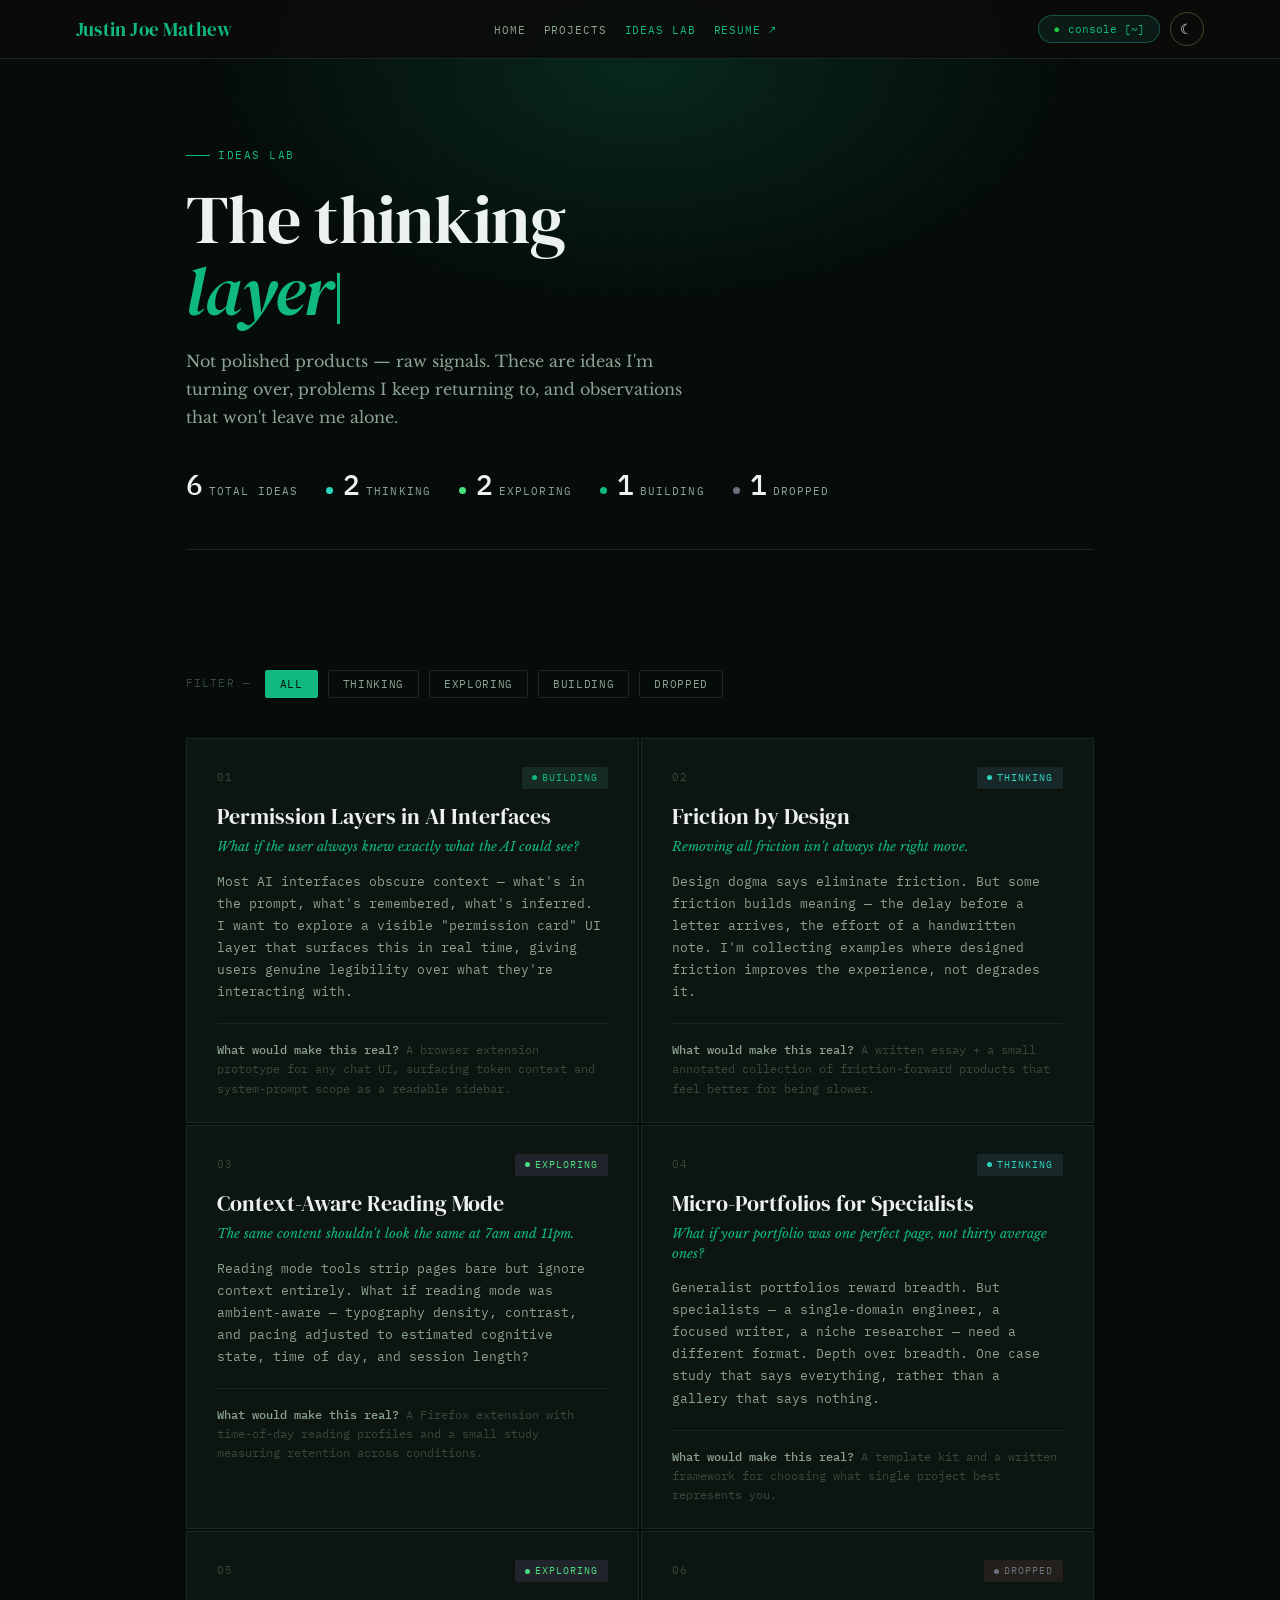
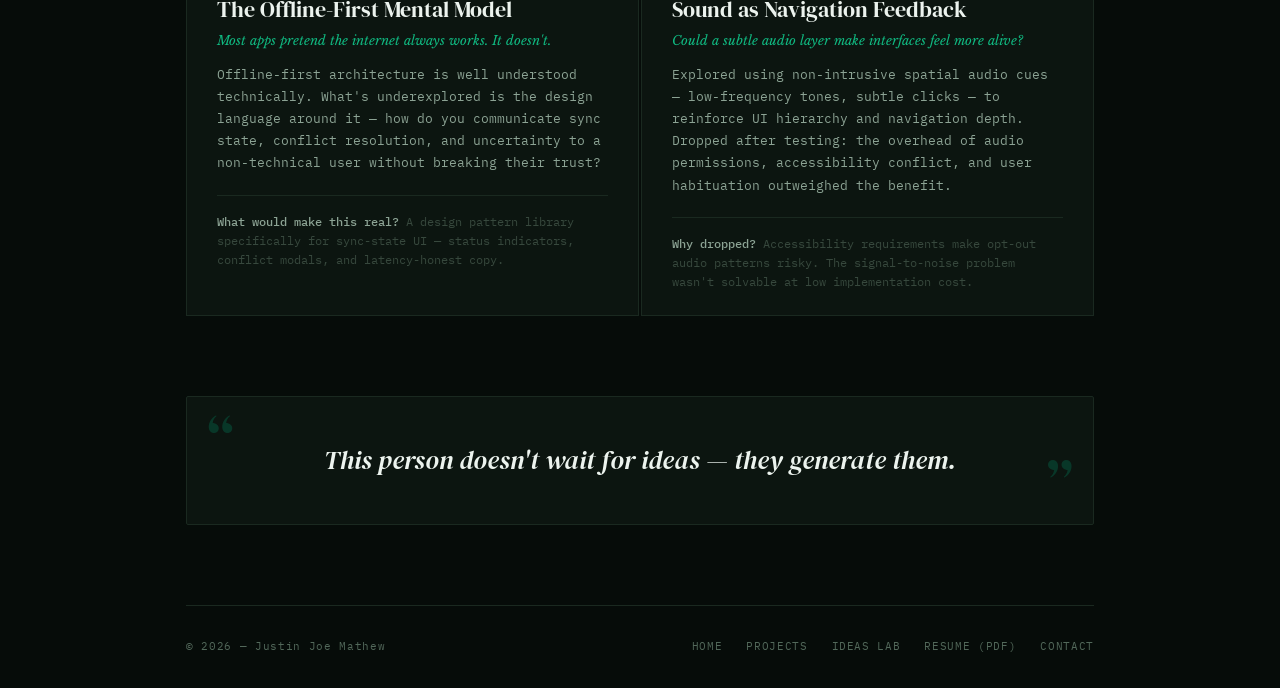
==== ideas-lab.html @ ef62b208 "feat(nav): remove Collaborate section, navbar links, and delete submit.html and submit.css" ====
<!DOCTYPE html>
<html lang="en">
<head>
  <meta charset="UTF-8" />
  <meta name="viewport" content="width=device-width, initial-scale=1.0" />
  <title>Ideas Lab — Justin Mathew</title>
  <link rel="preconnect" href="https://fonts.googleapis.com" />
  <link rel="preconnect" href="https://fonts.gstatic.com" crossorigin />
  <link href="https://fonts.googleapis.com/css2?family=DM+Serif+Display:ital@0;1&family=Libre+Baskerville:ital,wght@0,400;0,700;1,400&family=IBM+Plex+Mono:wght@300;400;500&display=swap" rel="stylesheet" />
  <link rel="stylesheet" href="styles.css" />
  <link rel="stylesheet" href="ideas-lab.css" />
</head>
<body>

<!-- NAV -->
<nav class="site-nav">
  <div class="nav-inner">
    <a class="nav-logo" href="index.html">Justin Joe Mathew</a>
    <ul class="nav-links" id="nav-links">
      <li><a href="index.html">Home</a></li>
      <li><a href="projects.html">Projects</a></li>
      <li><a href="ideas-lab.html" class="active">Ideas Lab</a></li>
      <li><a href="Justin_Mathew_Resume.pdf" target="_blank" style="color:var(--nature);">Resume ↗</a></li>
    </ul>
    <div style="display:flex;align-items:center;gap:10px;">
      <button class="tech-terminal-trigger" onclick="window.location.href='index.html#terminal'" title="Systems Terminal">
        <span style="color:#27c93f;">●</span> console [~]
      </button>
      <button id="theme-btn" onclick="toggleTheme()" title="Toggle theme">☾</button>
      <button class="nav-hamburger" onclick="toggleMobileNav()" aria-label="Toggle navigation">☰</button>
    </div>
  </div>
</nav>

<div class="wrap">

  <!-- HEADER -->
  <header>
    <div class="header-label anim anim-1">Ideas Lab</div>
    <h1 class="anim anim-2">The thinking<br><em>layer</em><span class="cursor"></span></h1>
    <p class="header-desc anim anim-3">
      Not polished products — raw signals. These are ideas I'm turning over, problems I keep returning to, and observations that won't leave me alone.
    </p>

    <div class="counter-bar anim anim-4">
      <div class="counter-item">
        <span class="counter-num" id="cnt-all">6</span>
        <span class="counter-label">Total ideas</span>
      </div>
      <div class="counter-item">
        <span class="counter-dot" style="background:var(--thinking)"></span>
        <span class="counter-num" id="cnt-thinking">2</span>
        <span class="counter-label">Thinking</span>
      </div>
      <div class="counter-item">
        <span class="counter-dot" style="background:var(--exploring)"></span>
        <span class="counter-num" id="cnt-exploring">2</span>
        <span class="counter-label">Exploring</span>
      </div>
      <div class="counter-item">
        <span class="counter-dot" style="background:var(--building)"></span>
        <span class="counter-num" id="cnt-building">1</span>
        <span class="counter-label">Building</span>
      </div>
      <div class="counter-item">
        <span class="counter-dot" style="background:var(--dropped)"></span>
        <span class="counter-num" id="cnt-dropped">1</span>
        <span class="counter-label">Dropped</span>
      </div>
    </div>
  </header>

  <!-- FILTERS -->
  <div class="filter-row anim anim-5">
    <span class="filter-label">Filter —</span>
    <button class="filter-btn active" data-filter="all">All</button>
    <button class="filter-btn" data-filter="thinking">Thinking</button>
    <button class="filter-btn" data-filter="exploring">Exploring</button>
    <button class="filter-btn" data-filter="building">Building</button>
    <button class="filter-btn" data-filter="dropped">Dropped</button>
  </div>

  <!-- IDEAS GRID -->
  <div class="ideas-grid" id="ideas-grid">

    <div class="idea-card anim anim-5" data-status="building">
      <div class="card-top">
        <span class="idea-num">01</span>
        <span class="status-tag status-building">Building</span>
      </div>
      <h2 class="idea-title">Permission Layers in AI Interfaces</h2>
      <p class="idea-hook">What if the user always knew exactly what the AI could see?</p>
      <p class="idea-body">
        Most AI interfaces obscure context — what's in the prompt, what's remembered, what's inferred. I want to explore a visible "permission card" UI layer that surfaces this in real time, giving users genuine legibility over what they're interacting with.
      </p>
      <hr class="idea-divider" />
      <p class="real-line"><strong>What would make this real?</strong> A browser extension prototype for any chat UI, surfacing token context and system-prompt scope as a readable sidebar.</p>
    </div>

    <div class="idea-card anim anim-6" data-status="thinking">
      <div class="card-top">
        <span class="idea-num">02</span>
        <span class="status-tag status-thinking">Thinking</span>
      </div>
      <h2 class="idea-title">Friction by Design</h2>
      <p class="idea-hook">Removing all friction isn't always the right move.</p>
      <p class="idea-body">
        Design dogma says eliminate friction. But some friction builds meaning — the delay before a letter arrives, the effort of a handwritten note. I'm collecting examples where designed friction improves the experience, not degrades it.
      </p>
      <hr class="idea-divider" />
      <p class="real-line"><strong>What would make this real?</strong> A written essay + a small annotated collection of friction-forward products that feel better for being slower.</p>
    </div>

    <div class="idea-card anim anim-6" data-status="exploring">
      <div class="card-top">
        <span class="idea-num">03</span>
        <span class="status-tag status-exploring">Exploring</span>
      </div>
      <h2 class="idea-title">Context-Aware Reading Mode</h2>
      <p class="idea-hook">The same content shouldn't look the same at 7am and 11pm.</p>
      <p class="idea-body">
        Reading mode tools strip pages bare but ignore context entirely. What if reading mode was ambient-aware — typography density, contrast, and pacing adjusted to estimated cognitive state, time of day, and session length?
      </p>
      <hr class="idea-divider" />
      <p class="real-line"><strong>What would make this real?</strong> A Firefox extension with time-of-day reading profiles and a small study measuring retention across conditions.</p>
    </div>

    <div class="idea-card anim anim-7" data-status="thinking">
      <div class="card-top">
        <span class="idea-num">04</span>
        <span class="status-tag status-thinking">Thinking</span>
      </div>
      <h2 class="idea-title">Micro-Portfolios for Specialists</h2>
      <p class="idea-hook">What if your portfolio was one perfect page, not thirty average ones?</p>
      <p class="idea-body">
        Generalist portfolios reward breadth. But specialists — a single-domain engineer, a focused writer, a niche researcher — need a different format. Depth over breadth. One case study that says everything, rather than a gallery that says nothing.
      </p>
      <hr class="idea-divider" />
      <p class="real-line"><strong>What would make this real?</strong> A template kit and a written framework for choosing what single project best represents you.</p>
    </div>

    <div class="idea-card anim anim-7" data-status="exploring">
      <div class="card-top">
        <span class="idea-num">05</span>
        <span class="status-tag status-exploring">Exploring</span>
      </div>
      <h2 class="idea-title">The Offline-First Mental Model</h2>
      <p class="idea-hook">Most apps pretend the internet always works. It doesn't.</p>
      <p class="idea-body">
        Offline-first architecture is well understood technically. What's underexplored is the design language around it — how do you communicate sync state, conflict resolution, and uncertainty to a non-technical user without breaking their trust?
      </p>
      <hr class="idea-divider" />
      <p class="real-line"><strong>What would make this real?</strong> A design pattern library specifically for sync-state UI — status indicators, conflict modals, and latency-honest copy.</p>
    </div>

    <div class="idea-card anim anim-8" data-status="dropped">
      <div class="card-top">
        <span class="idea-num">06</span>
        <span class="status-tag status-dropped">Dropped</span>
      </div>
      <h2 class="idea-title">Sound as Navigation Feedback</h2>
      <p class="idea-hook">Could a subtle audio layer make interfaces feel more alive?</p>
      <p class="idea-body">
        Explored using non-intrusive spatial audio cues — low-frequency tones, subtle clicks — to reinforce UI hierarchy and navigation depth. Dropped after testing: the overhead of audio permissions, accessibility conflict, and user habituation outweighed the benefit.
      </p>
      <hr class="idea-divider" />
      <p class="real-line"><strong>Why dropped?</strong> Accessibility requirements make opt-out audio patterns risky. The signal-to-noise problem wasn't solvable at low implementation cost.</p>
    </div>

  </div>

  <!-- PRINCIPLE -->
  <div class="principle anim anim-8">
    <p>This person doesn't wait for ideas — they generate them.</p>
  </div>

  <!-- FOOTER -->
  <footer class="page-footer">
    <span>© 2026 — Justin Joe Mathew</span>
    <div class="footer-nav">
      <a href="index.html">Home</a>
      <a href="projects.html">Projects</a>
      <a href="ideas-lab.html">Ideas Lab</a>
      <a href="Justin_Mathew_Resume.pdf" target="_blank">Resume (PDF)</a>
      <a href="index.html#contact">Contact</a>
    </div>
  </footer>

</div>

<script>
  // Filter
  const btns  = document.querySelectorAll('.filter-btn');
  const cards = document.querySelectorAll('.idea-card');
  btns.forEach(btn => {
    btn.addEventListener('click', () => {
      btns.forEach(b => b.classList.remove('active'));
      btn.classList.add('active');
      const filter = btn.dataset.filter;
      cards.forEach(card => {
        card.classList.toggle('hidden', filter !== 'all' && card.dataset.status !== filter);
      });
    });
  });

  // Scroll reveal for cards
  const observer = new IntersectionObserver((entries) => {
    entries.forEach(e => {
      if (e.isIntersecting) {
        e.target.style.opacity = '1';
        e.target.style.transform = 'translateY(0)';
        observer.unobserve(e.target);
      }
    });
  }, { threshold: 0.1 });

  document.querySelectorAll('.idea-card').forEach((card, i) => {
    card.style.opacity = '0';
    card.style.transform = 'translateY(18px)';
    card.style.transition = `opacity 0.45s ease ${i * 0.07}s, transform 0.45s ease ${i * 0.07}s, border-color 0.25s`;
    observer.observe(card);
  });

  // Theme
  function toggleTheme() {
    const light = document.body.classList.toggle('light');
    document.getElementById('theme-btn').textContent = light ? '☀' : '☾';
    localStorage.setItem('theme', light ? 'light' : 'dark');
  }
  function toggleMobileNav() {
    const links = document.getElementById('nav-links');
    if (links) links.classList.toggle('open');
  }
  (function () {
    if (localStorage.getItem('theme') === 'light') {
      document.body.classList.add('light');
      const b = document.getElementById('theme-btn');
      if (b) b.textContent = '☀';
    }
  })();
</script>
</body>
</html>
---- styles.css ----
/* ═══════════════════════════════════════════════════════════════
   JUSTIN MATHEW — SHARED DESIGN SYSTEM  v2.0
   Premium Warm Gold palette · Dark-first · .light class for light
   Fonts: DM Serif Display · Libre Baskerville · IBM Plex Mono
   Google Fonts link (add to every <head>):
   https://fonts.googleapis.com/css2?family=DM+Serif+Display:ital@0;1
   &family=Libre+Baskerville:ital,wght@0,400;0,700;1,400
   &family=IBM+Plex+Mono:wght@300;400;500&display=swap
═══════════════════════════════════════════════════════════════ */

/* ──────────────────────────────────────────────────────────────
   DESIGN TOKENS — DARK MODE (Pure Primeval Nature & Pine)
────────────────────────────────────────────────────────────── */
:root {
  /* Backgrounds: Deep Primeval Pine & Moss Forest */
  --bg:          #060c09;
  --surface:     #0c1510;
  --surface-2:   #121d16;

  /* Borders: Alpine Spruce & Lichen Slate */
  --border:      #1a2920;
  --border-2:    #142119;

  /* Text: Clean Mist & Mountain Pine */
  --text:        #ecf3ee;
  --sub:         #8ca394;
  --faint:       #52685a;
  --muted:       #37483d;

  /* Pure Nature Palette: Deep Pine, Emerald & Alpine Glacier */
  --nature:      #10b981;              /* Primary Accent: Emerald Forest */
  --nature-hi:   #34d399;              /* Hover Accent: Fresh Spring Sprout */
  --nature-dim:  #047857;              /* Deep Pine */
  --nature-glow: rgba(16, 185, 129, 0.16);
  --glacier:     #2dd4bf;              /* Mountain Glacier Teal */
  --sprout:      #4ade80;              /* Morning Sprout */

  /* Aliases pointing to pure Nature tokens */
  --gold:        var(--nature);
  --gold-hi:     var(--nature-hi);
  --gold-dim:    var(--nature-dim);
  --gold-glow:   var(--nature-glow);

  /* Status colours (Pure Botanical) */
  --thinking:    #2dd4bf;
  --exploring:   #4ade80;
  --building:    #10b981;
  --dropped:     #6b7280;

  /* Fonts */
  --font-display: 'DM Serif Display', Georgia, serif;
  --font-serif:   'Libre Baskerville', Georgia, serif;
  --font-mono:    'IBM Plex Mono', monospace;

  /* Layout */
  --section-gap: 120px;
  --radius:       2px;
  --nav-h:        58px;
  --max-w:        980px;
  --pad-x:        36px;
}

/* ──────────────────────────────────────────────────────────────
   DESIGN TOKENS — LIGHT MODE (Morning Alpine Birch & Dew)
────────────────────────────────────────────────────────────── */
body.light {
  --bg:          #f2f6f3;
  --surface:     #e4ece6;
  --surface-2:   #d8e4db;
  --border:      #c0d3c5;
  --border-2:    #b2c7b8;
  --text:        #08170e;
  --sub:         #233a2c;
  --faint:       #4c6655;
  --muted:       #7c9684;
  --nature:      #059669;              /* Deep Vivid Forest Emerald */
  --nature-hi:   #047857;              /* Lush Forest Evergreen */
  --nature-dim:  #064e3b;              /* Deep Ancient Pine */
  --nature-glow: rgba(5, 150, 105, 0.12);
  --glacier:     #0d9488;
  --sprout:      #16a34a;
  --gold:        #059669;
  --gold-hi:     #047857;
  --gold-dim:    #064e3b;
  --gold-glow:   rgba(5, 150, 105, 0.12);
}

/* ──────────────────────────────────────────────────────────────
   RESET
────────────────────────────────────────────────────────────── */
*, *::before, *::after { box-sizing: border-box; margin: 0; padding: 0; }
html                   { scroll-behavior: smooth; overflow-x: hidden; }
img                    { max-width: 100%; height: auto; }

/* ──────────────────────────────────────────────────────────────
   BASE BODY
────────────────────────────────────────────────────────────── */
body {
  background:  var(--bg);
  color:       var(--text);
  font-family: var(--font-mono);
  font-size:   14px;
  line-height: 1.6;
  min-height:  100vh;
  overflow-x:  hidden;
  transition:  background 0.35s, color 0.35s;
}

a { color: inherit; text-decoration: none; }

/* ── Dot-grid global background ── */
body::before {
  content: '';
  position: fixed;
  inset: 0;
  background-image: radial-gradient(circle, #272520 1.2px, transparent 1.2px);
  background-size: 28px 28px;
  opacity: 0.32;
  pointer-events: none;
  z-index: 0;
}

body.light::before {
  background-image: radial-gradient(circle, #c8c2b5 1px, transparent 1px);
  opacity: 0.38;
}

/* ── Ambient gold glow at top ── */
body::after {
  content: '';
  position: fixed;
  top: -20vh;
  left: 50%;
  transform: translateX(-50%);
  width: 70vw;
  height: 55vh;
  background: radial-gradient(ellipse at center, var(--gold-glow) 0%, transparent 70%);
  pointer-events: none;
  z-index: 0;
}

/* ──────────────────────────────────────────────────────────────
   LAYOUT HELPERS
────────────────────────────────────────────────────────────── */
.wrap {
  position: relative;
  z-index: 1;
  max-width: var(--max-w);
  margin: 0 auto;
  padding: 0 var(--pad-x);
}

section { padding: var(--section-gap) 0; }

/* ──────────────────────────────────────────────────────────────
   NAVIGATION
────────────────────────────────────────────────────────────── */
nav.site-nav,
body > nav {
  position: fixed;
  top: 0; left: 0; right: 0;
  z-index: 200;
  border-bottom: 1px solid var(--border);
  background: rgba(12, 12, 10, 0.88);
  backdrop-filter: blur(16px);
  -webkit-backdrop-filter: blur(16px);
  transition: background 0.35s, border-color 0.35s;
}

body.light nav.site-nav,
body.light body > nav {
  background: rgba(244, 241, 234, 0.95);
  border-bottom: 1px solid var(--border);
}

.nav-inner {
  max-width: 1200px;
  margin: 0 auto;
  padding: 0 var(--pad-x);
  height: var(--nav-h);
  display: flex;
  align-items: center;
  justify-content: space-between;
  gap: 12px;
  flex-wrap: nowrap;
}

.nav-logo {
  font-family: var(--font-display);
  font-size: 19px;
  color: var(--gold);
  letter-spacing: 0.01em;
  flex-shrink: 0;
  transition: color 0.2s;
  white-space: nowrap;
}

.nav-logo:hover { color: var(--gold-hi); }

.nav-links {
  display: flex;
  gap: 18px;
  list-style: none;
  align-items: center;
  flex-wrap: nowrap;
  white-space: nowrap;
}

.nav-links li {
  white-space: nowrap;
}

.nav-links a {
  color: var(--sub);
  font-family: var(--font-mono);
  font-size: 11px;
  letter-spacing: 0.08em;
  text-transform: uppercase;
  transition: color 0.2s;
  white-space: nowrap;
  display: inline-block;
}

.nav-links a:hover,
.nav-links a.active { color: var(--gold); }

/* Theme toggle button */
#theme-btn {
  background: none;
  border: 1px solid rgba(201, 168, 108, 0.35);
  color: var(--text);
  font-size: 14px;
  width: 34px;
  height: 34px;
  cursor: pointer;
  border-radius: 50%;
  display: flex;
  align-items: center;
  justify-content: center;
  flex-shrink: 0;
  transition: border-color 0.25s, transform 0.25s, color 0.25s;
}

#theme-btn:hover {
  border-color: var(--gold);
  color: var(--gold);
  transform: rotate(20deg);
}

/* ──────────────────────────────────────────────────────────────
   BUTTONS
────────────────────────────────────────────────────────────── */
.btn {
  display: inline-flex;
  align-items: center;
  gap: 8px;
  padding: 12px 26px;
  font-family: var(--font-mono);
  font-size: 11px;
  letter-spacing: 0.1em;
  text-transform: uppercase;
  cursor: pointer;
  border: none;
  border-radius: var(--radius);
  transition: all 0.22s;
}

.btn svg { width: 14px; height: 14px; flex-shrink: 0; }

/* Filled primary (Nature Emerald) */
.btn-primary {
  background: var(--nature);
  color: #04140a;
  font-weight: 600;
}

body.light .btn-primary {
  background: var(--nature);
  color: #ffffff;
  font-weight: 600;
}

.btn-primary:hover {
  background: var(--nature-hi);
  transform: translateY(-2px);
  box-shadow: 0 6px 22px rgba(16, 185, 129, 0.35);
}

body.light .btn-primary:hover {
  background: var(--nature-hi);
  box-shadow: 0 6px 22px rgba(5, 150, 105, 0.28);
}

/* Ghost with border */
.btn-ghost {
  background: transparent;
  border: 1px solid var(--border);
  color: var(--sub);
}

.btn-ghost:hover {
  border-color: var(--nature);
  color: var(--nature);
}

body.light .btn-ghost {
  border-color: var(--border);
  color: var(--sub);
}

body.light .btn-ghost:hover {
  border-color: var(--nature);
  color: var(--nature);
}

/* Outlined nature */
.btn-outline {
  background: transparent;
  border: 1px solid var(--nature);
  color: var(--nature);
}

.btn-outline:hover {
  background: var(--nature);
  color: #04140a;
}

body.light .btn-outline:hover {
  color: #ffffff;
}

/* Terminal button */
.btn-terminal {
  background: rgba(16, 185, 129, 0.08);
  border: 1px solid rgba(16, 185, 129, 0.35);
  color: var(--nature);
}

body.light .btn-terminal {
  background: rgba(5, 150, 105, 0.08);
  border: 1px solid rgba(5, 150, 105, 0.35);
  color: var(--nature);
}

.btn-terminal:hover {
  background: rgba(16, 185, 129, 0.16);
  border-color: var(--nature-hi);
  color: var(--nature-hi);
}

body.light .btn-terminal:hover {
  background: rgba(5, 150, 105, 0.16);
  border-color: var(--nature-hi);
  color: var(--nature-hi);
}

.terminal-dot {
  display: inline-block;
  width: 7px;
  height: 7px;
  border-radius: 50%;
  background: var(--nature);
  margin-right: 6px;
  animation: pulse 2s infinite;
}

/* ──────────────────────────────────────────────────────────────
   TYPOGRAPHY UTILITIES
────────────────────────────────────────────────────────────── */
.section-label {
  display: inline-flex;
  align-items: center;
  gap: 10px;
  font-size: 11px;
  letter-spacing: 0.14em;
  text-transform: uppercase;
  color: var(--gold);
  margin-bottom: 16px;
}

.section-label::before {
  content: '';
  display: block;
  width: 20px;
  height: 1px;
  background: var(--gold);
}

.section-title {
  font-family: var(--font-display);
  font-size: clamp(34px, 5vw, 58px);
  font-weight: 400;
  line-height: 1.06;
  letter-spacing: -0.01em;
  color: var(--text);
  margin-bottom: 14px;
}

.section-title em {
  font-style: italic;
  color: var(--gold);
}

.section-subtitle {
  font-family: var(--font-serif);
  font-size: 15px;
  line-height: 1.8;
  color: var(--sub);
  max-width: 520px;
}

/* Blinking cursor */
.cursor {
  display: inline-block;
  width: 3px;
  height: 0.75em;
  background: var(--gold);
  vertical-align: middle;
  margin-left: 4px;
  animation: blink 1.1s step-end infinite;
}

/* ──────────────────────────────────────────────────────────────
   STATUS PILLS (Ideas Lab / Portfolio)
────────────────────────────────────────────────────────────── */
.status-tag {
  display: inline-flex;
  align-items: center;
  gap: 5px;
  padding: 3px 10px;
  border-radius: var(--radius);
  font-size: 10px;
  font-family: var(--font-mono);
  letter-spacing: 0.1em;
  text-transform: uppercase;
  flex-shrink: 0;
}

.status-tag::before {
  content: '';
  width: 5px;
  height: 5px;
  border-radius: 50%;
  background: currentColor;
}

.status-thinking  { background: rgba(110, 173, 212, 0.12); color: var(--thinking); }
.status-exploring { background: rgba(184, 150, 232, 0.12); color: var(--exploring); }
.status-building  { background: rgba(95, 212, 160, 0.12);  color: var(--building); }
.status-dropped   { background: rgba(196, 116, 116, 0.12); color: var(--dropped); }

/* ──────────────────────────────────────────────────────────────
   FORM ELEMENTS
────────────────────────────────────────────────────────────── */
label {
  font-size: 10px;
  letter-spacing: 0.12em;
  text-transform: uppercase;
  color: var(--faint);
}

input, textarea, select {
  background: var(--surface);
  border: 1px solid var(--border);
  color: var(--text);
  font-family: var(--font-mono);
  font-size: 13px;
  padding: 12px 14px;
  width: 100%;
  outline: none;
  border-radius: var(--radius);
  transition: border-color 0.22s, box-shadow 0.22s;
  appearance: none;
  -webkit-appearance: none;
  caret-color: var(--gold);
}

input::placeholder,
textarea::placeholder { color: var(--muted); }

input:focus,
textarea:focus,
select:focus {
  border-color: var(--gold);
  box-shadow: 0 0 0 3px var(--gold-glow);
}

textarea { resize: vertical; min-height: 120px; }

select {
  cursor: pointer;
  background-image: url("data:image/svg+xml,%3Csvg xmlns='http://www.w3.org/2000/svg' width='10' height='6'%3E%3Cpath d='M0 0l5 6 5-6z' fill='%238c8983'/%3E%3C/svg%3E");
  background-repeat: no-repeat;
  background-position: right 14px center;
  padding-right: 36px;
}

/* ──────────────────────────────────────────────────────────────
   KEYFRAMES
────────────────────────────────────────────────────────────── */
@keyframes fadeUp {
  from { opacity: 0; transform: translateY(20px); }
  to   { opacity: 1; transform: translateY(0); }
}

@keyframes pulse {
  0%, 100% { opacity: 1;   transform: scale(1); }
  50%       { opacity: 0.5; transform: scale(0.7); }
}

@keyframes blink {
  50% { opacity: 0; }
}

@keyframes scrollDrop {
  0%, 100% { opacity: 0.3; }
  50%       { opacity: 1; }
}

@keyframes sweepLine {
  0%,100% { width: 52px; opacity: 0.5; }
  50%     { width: 72px; opacity: 1; }
}

/* ── Staggered hero entry ── */
.anim { opacity: 0; animation: fadeUp 0.5s ease forwards; }
.anim-1 { animation-delay: 0.05s; }
.anim-2 { animation-delay: 0.12s; }
.anim-3 { animation-delay: 0.19s; }
.anim-4 { animation-delay: 0.26s; }
.anim-5 { animation-delay: 0.33s; }
.anim-6 { animation-delay: 0.40s; }
.anim-7 { animation-delay: 0.47s; }
.anim-8 { animation-delay: 0.54s; }

/* ── Scroll-triggered reveal ── */
.reveal {
  opacity: 0;
  transform: translateY(22px);
  transition: opacity 0.55s ease, transform 0.55s ease;
}

.reveal.visible      { opacity: 1; transform: translateY(0); }
.reveal-d1           { transition-delay: 0.05s; }
.reveal-d2           { transition-delay: 0.12s; }
.reveal-d3           { transition-delay: 0.19s; }
.reveal-d4           { transition-delay: 0.26s; }
.reveal-d5           { transition-delay: 0.33s; }

/* ──────────────────────────────────────────────────────────────
   SITE FOOTER
────────────────────────────────────────────────────────────── */
.site-footer {
  border-top: 1px solid var(--border);
  padding: 32px 0;
  position: relative;
  z-index: 1;
  background: var(--bg);
  transition: background 0.35s;
}

.footer-inner {
  max-width: var(--max-w);
  margin: 0 auto;
  padding: 0 var(--pad-x);
  display: flex;
  align-items: center;
  justify-content: space-between;
  flex-wrap: wrap;
  gap: 16px;
}

.footer-left {
  display: flex;
  align-items: center;
  gap: 18px;
}

.footer-logo {
  font-family: var(--font-display);
  font-size: 17px;
  color: var(--gold);
}

.footer-copy {
  font-size: 11px;
  color: var(--faint);
  letter-spacing: 0.04em;
}

.footer-nav {
  display: flex;
  gap: 22px;
}

.footer-nav a {
  font-size: 11px;
  color: var(--faint);
  letter-spacing: 0.06em;
  text-transform: uppercase;
  transition: color 0.2s;
}

.footer-nav a:hover { color: var(--gold); }

.back-top {
  font-size: 11px;
  color: var(--faint);
  letter-spacing: 0.08em;
  text-transform: uppercase;
  transition: color 0.2s;
  display: flex;
  align-items: center;
  gap: 6px;
}

.back-top:hover { color: var(--gold); }

/* ──────────────────────────────────────────────────────────────
   SCROLLBAR
────────────────────────────────────────────────────────────── */
::-webkit-scrollbar        { width: 3px; }
::-webkit-scrollbar-track  { background: var(--bg); }
::-webkit-scrollbar-thumb  { background: var(--gold-dim); }
::-webkit-scrollbar-thumb:hover { background: var(--gold); }

/* ──────────────────────────────────────────────────────────────
   RESPONSIVE GLOBALS & MOBILE NAV
────────────────────────────────────────────────────────────── */
.nav-hamburger {
  display: none;
  background: none;
  border: 1px solid var(--border);
  color: var(--text);
  padding: 6px 10px;
  font-size: 16px;
  cursor: pointer;
  border-radius: var(--radius);
  line-height: 1;
  transition: border-color 0.2s, color 0.2s;
}

.nav-hamburger:hover {
  border-color: var(--gold);
  color: var(--gold);
}

@media (max-width: 1020px) {
  :root { --section-gap: 80px; --pad-x: 20px; }
  .nav-hamburger { display: block; }
  .nav-links {
    display: none;
    position: absolute;
    top: var(--nav-h);
    left: 0;
    right: 0;
    background: var(--surface);
    border-bottom: 1px solid var(--border);
    flex-direction: column;
    padding: 20px 24px;
    gap: 16px;
    box-shadow: 0 16px 36px rgba(0,0,0,0.5);
  }
  .nav-links.open {
    display: flex;
  }
  .footer-inner { flex-direction: column; align-items: flex-start; gap: 20px; }
  .footer-nav   { flex-wrap: wrap; gap: 14px; }
}

/* ──────────────────────────────────────────────────────────────
   CERTIFICATE LIGHTBOX MODAL
────────────────────────────────────────────────────────────── */
.cert-modal {
  display: none;
  position: fixed;
  inset: 0;
  z-index: 9999;
  background: rgba(8, 8, 7, 0.88);
  backdrop-filter: blur(12px);
  -webkit-backdrop-filter: blur(12px);
  align-items: center;
  justify-content: center;
  padding: 24px;
  opacity: 0;
  transition: opacity 0.25s ease;
}

.cert-modal.active {
  display: flex;
  opacity: 1;
}

.cert-modal-dialog {
  position: relative;
  max-width: 860px;
  width: 100%;
  background: var(--surface);
  border: 1px solid var(--border);
  border-radius: var(--radius);
  overflow: hidden;
  box-shadow: 0 24px 60px rgba(0,0,0,0.6);
  transform: scale(0.96);
  transition: transform 0.25s ease;
}

.cert-modal.active .cert-modal-dialog {
  transform: scale(1);
}

.cert-modal-header {
  display: flex;
  align-items: center;
  justify-content: space-between;
  padding: 14px 20px;
  border-bottom: 1px solid var(--border-2);
  background: var(--surface-2);
}

.cert-modal-title {
  font-family: var(--font-display);
  font-size: 16px;
  color: var(--text);
}

.cert-modal-close {
  background: none;
  border: 1px solid var(--border);
  color: var(--sub);
  width: 28px;
  height: 28px;
  border-radius: 50%;
  display: flex;
  align-items: center;
  justify-content: center;
  cursor: pointer;
  font-size: 14px;
  transition: all 0.2s;
}

.cert-modal-close:hover {
  border-color: var(--gold);
  color: var(--gold);
}

.cert-modal-body {
  padding: 16px;
  display: flex;
  align-items: center;
  justify-content: center;
  background: #000;
  max-height: 80vh;
  overflow: auto;
}

.cert-modal-img {
  max-width: 100%;
  max-height: 72vh;
  object-fit: contain;
  border-radius: 2px;
}

/* ──────────────────────────────────────────────────────────────
   INTERACTIVE TECH CONSOLE / TERMINAL DRAWER
────────────────────────────────────────────────────────────── */
.tech-terminal-trigger {
  display: inline-flex;
  align-items: center;
  gap: 8px;
  background: rgba(45, 212, 191, 0.08);
  border: 1px solid rgba(45, 212, 191, 0.3);
  color: var(--gold);
  font-family: var(--font-mono);
  font-size: 11px;
  padding: 6px 14px;
  border-radius: 20px;
  cursor: pointer;
  transition: all 0.2s ease;
  position: relative;
  z-index: 10;
}

.tech-terminal-trigger:hover {
  background: rgba(45, 212, 191, 0.16);
  border-color: var(--gold);
  box-shadow: 0 0 14px rgba(45, 212, 191, 0.25);
}

.tech-terminal-modal {
  display: none;
  position: fixed;
  inset: 0;
  background: rgba(10, 10, 8, 0.88);
  backdrop-filter: blur(14px);
  -webkit-backdrop-filter: blur(14px);
  z-index: 10000;
  align-items: center;
  justify-content: center;
  padding: 20px;
}

.tech-terminal-modal.active {
  display: flex;
}

.tech-terminal-box {
  background: #080d0b;
  border: 1px solid rgba(45, 212, 191, 0.4);
  box-shadow: 0 25px 70px rgba(0, 0, 0, 0.85), 0 0 35px rgba(45, 212, 191, 0.12);
  border-radius: 8px;
  width: 100%;
  max-width: 820px;
  overflow: hidden;
  font-family: var(--font-mono);
  transition: all 0.25s ease;
}

.tech-terminal-box.maximized {
  max-width: 96vw;
  height: 88vh;
}

.tech-terminal-box.maximized .tech-terminal-body {
  max-height: calc(88vh - 46px);
}

.tech-terminal-topbar {
  background: #0d1512;
  padding: 10px 16px;
  display: flex;
  align-items: center;
  justify-content: space-between;
  border-bottom: 1px solid rgba(45, 212, 191, 0.15);
  user-select: none;
}

.tech-terminal-dots {
  display: flex;
  gap: 8px;
}

.tech-term-dot {
  width: 12px;
  height: 12px;
  border-radius: 50%;
  display: inline-flex;
  align-items: center;
  justify-content: center;
  cursor: pointer;
  font-size: 8px;
  color: transparent;
  transition: transform 0.15s, opacity 0.15s;
}

.tech-term-dot:hover {
  transform: scale(1.1);
  color: rgba(0, 0, 0, 0.6);
}

.tech-term-dot.red { background: #ff5f56; border: 1px solid #e0443e; }
.tech-term-dot.yellow { background: #ffbd2e; border: 1px solid #dea123; }
.tech-term-dot.green { background: #27c93f; border: 1px solid #1aab29; }

.tech-terminal-title {
  color: var(--sub);
  font-size: 11px;
  letter-spacing: 0.08em;
  display: flex;
  align-items: center;
  gap: 8px;
}

.tech-terminal-body {
  padding: 20px 22px;
  max-height: 520px;
  overflow-y: auto;
  color: #c9ded6;
  font-size: 12.5px;
  line-height: 1.65;
}

.tech-terminal-output {
  margin-bottom: 14px;
}

.tech-terminal-prompt-line {
  display: flex;
  align-items: center;
  gap: 10px;
}

.tech-prompt-symbol {
  color: var(--gold);
  font-weight: 600;
}

.tech-terminal-input {
  background: transparent;
  border: none;
  outline: none;
  color: #fff;
  font-family: var(--font-mono);
  font-size: 13px;
  width: 100%;
}

.system-spec-badge {
  display: inline-flex;
  align-items: center;
  gap: 5px;
  background: rgba(255, 255, 255, 0.04);
  border: 1px solid var(--border);
  padding: 3px 8px;
  border-radius: 3px;
  font-size: 10.5px;
  color: var(--sub);
  font-family: var(--font-mono);
}

/* ──────────────────────────────────────────────────────────────
   INTERACTIVE PRISM & CHROMATIC ABERRATION DESIGN SYSTEM
────────────────────────────────────────────────────────────── */
.prism-canvas-container {
  position: absolute;
  inset: 0;
  pointer-events: none;
  z-index: 0;
  overflow: hidden;
  opacity: 1.0;
}

.prism-canvas {
  width: 100%;
  height: 100%;
  display: block;
}

/* Perspective container for realistic 3D glass tilt */
.prism-perspective-wrap {
  perspective: 1200px;
}

/* Prism Card with multi-layered glassmorphism, dynamic spotlight and chromatic edge */
.prism-card,
.project-card.prism-card {
  --mouse-x: 50%;
  --mouse-y: 50%;
  --tilt-x: 0deg;
  --tilt-y: 0deg;
  --chroma-offset: 3px;
  position: relative;
  background: rgba(12, 21, 16, 0.84) !important;
  backdrop-filter: blur(24px) saturate(200%) !important;
  -webkit-backdrop-filter: blur(24px) saturate(200%) !important;
  border: 1px solid rgba(16, 185, 129, 0.35) !important;
  box-shadow: 
    0 18px 46px -10px rgba(0, 0, 0, 0.8),
    0 0 28px rgba(16, 185, 129, 0.12),
    inset 0 1px 0 rgba(255, 255, 255, 0.22),
    inset 0 -1px 0 rgba(0, 0, 0, 0.6);
  transform-style: preserve-3d;
  transform: perspective(1000px) rotateX(var(--tilt-x)) rotateY(var(--tilt-y)) !important;
  transition: transform 0.12s cubic-bezier(0.2, 0, 0.2, 1), border-color 0.25s, box-shadow 0.25s;
  overflow: visible;
}

body.light .prism-card,
body.light .project-card.prism-card {
  background: rgba(244, 250, 246, 0.90) !important;
  border: 1px solid rgba(5, 150, 105, 0.4) !important;
  box-shadow: 
    0 18px 40px -10px rgba(0, 0, 0, 0.08),
    0 0 24px rgba(5, 150, 105, 0.14),
    inset 0 1px 0 rgba(255, 255, 255, 0.98);
}

/* 1. Dynamic Cursor Spotlight (Nature Dew / Forest Canopy Light Cone) */
.prism-card::before,
.project-card.prism-card::before {
  content: '';
  position: absolute;
  inset: 0;
  border-radius: inherit;
  background: radial-gradient(
    800px circle at var(--mouse-x, 50%) var(--mouse-y, 50%), 
    rgba(16, 185, 129, 0.32) 0%,
    rgba(45, 212, 191, 0.20) 28%,
    rgba(74, 222, 128, 0.12) 50%,
    transparent 70%
  );
  pointer-events: none;
  z-index: 1;
  transition: opacity 0.25s ease;
  opacity: 0.9;
}

body.light .prism-card::before,
body.light .project-card.prism-card::before {
  background: radial-gradient(
    800px circle at var(--mouse-x, 50%) var(--mouse-y, 50%), 
    rgba(5, 150, 105, 0.18) 0%,
    rgba(13, 148, 136, 0.12) 30%,
    transparent 65%
  );
}

.prism-card:hover::before,
.project-card.prism-card:hover::before {
  opacity: 1;
}

/* 2. Chromatic Aberration & Spectral Emerald Sheen at Bevel Edges - Pure Nature */
.prism-card::after,
.project-card.prism-card::after {
  content: '';
  position: absolute;
  inset: -1.5px;
  bottom: -1.5px !important;
  left: -1.5px !important;
  right: -1.5px !important;
  height: auto !important;
  border-radius: inherit;
  padding: 1.5px;
  background: linear-gradient(
    calc(115deg + var(--tilt-y) * 4),
    rgba(4, 120, 87, 0.9) 0%,
    rgba(16, 185, 129, 1.0) 25%,
    rgba(45, 212, 191, 0.95) 50%,
    rgba(74, 222, 128, 0.9) 75%,
    rgba(167, 243, 208, 0.85) 100%
  ) !important;
  -webkit-mask: linear-gradient(#fff 0 0) content-box, linear-gradient(#fff 0 0);
  -webkit-mask-composite: xor;
  mask-composite: exclude;
  pointer-events: none;
  z-index: 2;
  opacity: 0.65;
  transform: none !important;
  transition: opacity 0.3s ease, filter 0.3s ease;
}

.prism-card:hover::after,
.project-card.prism-card:hover::after {
  opacity: 1.0;
  filter: drop-shadow(0 0 10px rgba(16, 185, 129, 0.75)) drop-shadow(0 0 18px rgba(45, 212, 191, 0.45));
}

.prism-card-inner {
  position: relative;
  z-index: 3;
  transform: translateZ(20px);
  transform-style: preserve-3d;
}

/* Chromatic Aberration Split Title Effect on hover (Alpine Mint & Forest Sprout) */
.chroma-text {
  position: relative;
  display: inline-block;
  transition: text-shadow 0.25s ease, filter 0.25s ease;
}

.prism-card:hover .chroma-text,
.project-card.prism-card:hover .chroma-text {
  filter: url(#prism-chromatic-filter);
  text-shadow: 
    -2px 0 0 rgba(45, 212, 191, 0.95),
    2px 0 0 rgba(74, 222, 128, 0.95),
    0 0 14px rgba(16, 185, 129, 0.6);
}
---- ideas-lab.css ----
/* ═══════════════════════════════════════════════════════════
   IDEAS LAB — page-specific styles
   Requires: styles.css
═══════════════════════════════════════════════════════════ */

/* ── HEADER ── */
header { padding: 140px 0 64px; }

.header-label {
  display: inline-flex;
  align-items: center;
  gap: 8px;
  font-size: 11px;
  letter-spacing: 0.14em;
  text-transform: uppercase;
  color: var(--gold);
  margin-bottom: 20px;
}

.header-label::before {
  content: '';
  display: block;
  width: 24px;
  height: 1px;
  background: var(--gold);
}

h1 {
  font-family: var(--font-display);
  font-size: clamp(42px, 6vw, 68px);
  font-weight: 400;
  line-height: 1.05;
  letter-spacing: -0.01em;
  color: var(--text);
  margin-bottom: 20px;
}

h1 em { font-style: italic; color: var(--gold); }

.header-desc {
  font-family: var(--font-serif);
  font-size: 16px;
  line-height: 1.75;
  color: var(--sub);
  max-width: 520px;
  margin-bottom: 40px;
}

/* ── COUNTER BAR ── */
.counter-bar {
  display: flex;
  gap: 28px;
  flex-wrap: wrap;
  padding-bottom: 48px;
  border-bottom: 1px solid var(--border);
  margin-bottom: 56px;
}

.counter-item {
  display: flex;
  align-items: baseline;
  gap: 6px;
}

.counter-num {
  font-size: 28px;
  font-weight: 500;
  color: var(--text);
  line-height: 1;
}

.counter-label {
  font-size: 11px;
  text-transform: uppercase;
  letter-spacing: 0.1em;
  color: var(--sub);
}

.counter-dot {
  width: 7px;
  height: 7px;
  border-radius: 50%;
  display: inline-block;
  margin-right: 4px;
  position: relative;
  top: -1px;
}

/* ── FILTER ROW ── */
.filter-row {
  display: flex;
  align-items: center;
  gap: 10px;
  margin-bottom: 40px;
  flex-wrap: wrap;
}

.filter-label {
  font-size: 11px;
  text-transform: uppercase;
  letter-spacing: 0.1em;
  color: var(--muted);
  margin-right: 4px;
}

.filter-btn {
  background: transparent;
  border: 1px solid var(--border);
  color: var(--sub);
  padding: 6px 14px;
  font-family: var(--font-mono);
  font-size: 11px;
  letter-spacing: 0.06em;
  text-transform: uppercase;
  cursor: pointer;
  transition: all 0.2s;
  border-radius: var(--radius);
}

.filter-btn:hover  { border-color: var(--gold); color: var(--gold); }
.filter-btn.active { background: var(--gold); border-color: var(--gold); color: var(--bg); }

/* ── IDEAS GRID ── */
.ideas-grid {
  display: grid;
  grid-template-columns: repeat(auto-fill, minmax(400px, 1fr));
  gap: 2px;
  margin-bottom: 80px;
}

/* ── IDEA CARD ── */
.idea-card {
  background: var(--surface);
  border: 1px solid var(--border);
  padding: 28px 30px 24px;
  position: relative;
  transition: border-color 0.25s, transform 0.25s;
  overflow: hidden;
}

/* Top accent bar on hover */
.idea-card::before {
  content: '';
  position: absolute;
  top: 0; left: 0; right: 0;
  height: 2px;
  background: linear-gradient(90deg, transparent, var(--card-accent, var(--gold)), transparent);
  opacity: 0;
  transition: opacity 0.25s;
}

.idea-card:hover { border-color: var(--card-accent, var(--gold)); transform: translateY(-2px); }
.idea-card:hover::before { opacity: 1; }

/* Per-status accent colour */
.idea-card[data-status="thinking"]  { --card-accent: var(--thinking); }
.idea-card[data-status="exploring"] { --card-accent: var(--exploring); }
.idea-card[data-status="building"]  { --card-accent: var(--building); }
.idea-card[data-status="dropped"]   { --card-accent: var(--dropped); }

.card-top {
  display: flex;
  align-items: flex-start;
  justify-content: space-between;
  gap: 12px;
  margin-bottom: 14px;
}

.idea-num {
  font-size: 11px;
  color: var(--muted);
  letter-spacing: 0.08em;
  flex-shrink: 0;
  margin-top: 2px;
}

.idea-title {
  font-family: var(--font-display);
  font-size: 22px;
  font-weight: 400;
  line-height: 1.2;
  color: var(--text);
  margin-bottom: 8px;
}

.idea-hook {
  font-family: var(--font-serif);
  font-style: italic;
  font-size: 13px;
  color: var(--gold);
  margin-bottom: 14px;
  line-height: 1.5;
}

.idea-body {
  font-size: 13px;
  color: var(--sub);
  line-height: 1.7;
  margin-bottom: 20px;
}

.idea-divider {
  border: none;
  border-top: 1px solid var(--border);
  margin-bottom: 16px;
}

.real-line {
  font-size: 12px;
  color: var(--muted);
  line-height: 1.6;
}

.real-line strong { color: var(--sub); font-weight: 500; }

/* Hidden cards */
.idea-card.hidden { display: none; }

/* ── PRINCIPLE BLOCK ── */
.principle {
  border: 1px solid var(--border);
  padding: 44px 52px;
  margin-bottom: 80px;
  position: relative;
  text-align: center;
  background: var(--surface);
  border-radius: var(--radius);
  overflow: hidden;
}

.principle::before,
.principle::after {
  content: '“';
  font-family: var(--font-display);
  font-size: 64px;
  color: var(--gold-dim);
  position: absolute;
  line-height: 1;
  pointer-events: none;
  opacity: 0.35;
}

.principle::before { top: 12px; left: 20px; }
.principle::after { content: '”'; bottom: 8px; right: 20px; }

.principle p {
  font-family: var(--font-display);
  font-size: clamp(18px, 2.5vw, 26px);
  font-style: italic;
  color: var(--text);
  line-height: 1.5;
  position: relative;
  z-index: 1;
}

/* ── SIMPLE FOOTER (for this page) ── */
footer.page-footer {
  border-top: 1px solid var(--border);
  padding: 32px 0;
  display: flex;
  align-items: center;
  justify-content: space-between;
  font-size: 11px;
  color: var(--faint);
  letter-spacing: 0.06em;
}

footer.page-footer .footer-nav { display: flex; gap: 24px; }
footer.page-footer .footer-nav a { color: var(--faint); transition: color 0.2s; }
footer.page-footer .footer-nav a:hover { color: var(--gold); }

/* ── RESPONSIVE ── */
@media (max-width: 640px) {
  .ideas-grid { grid-template-columns: 1fr; }
  .principle  { padding: 32px 24px; }
  header      { padding: 100px 0 48px; }
  footer.page-footer { flex-direction: column; gap: 16px; }
}
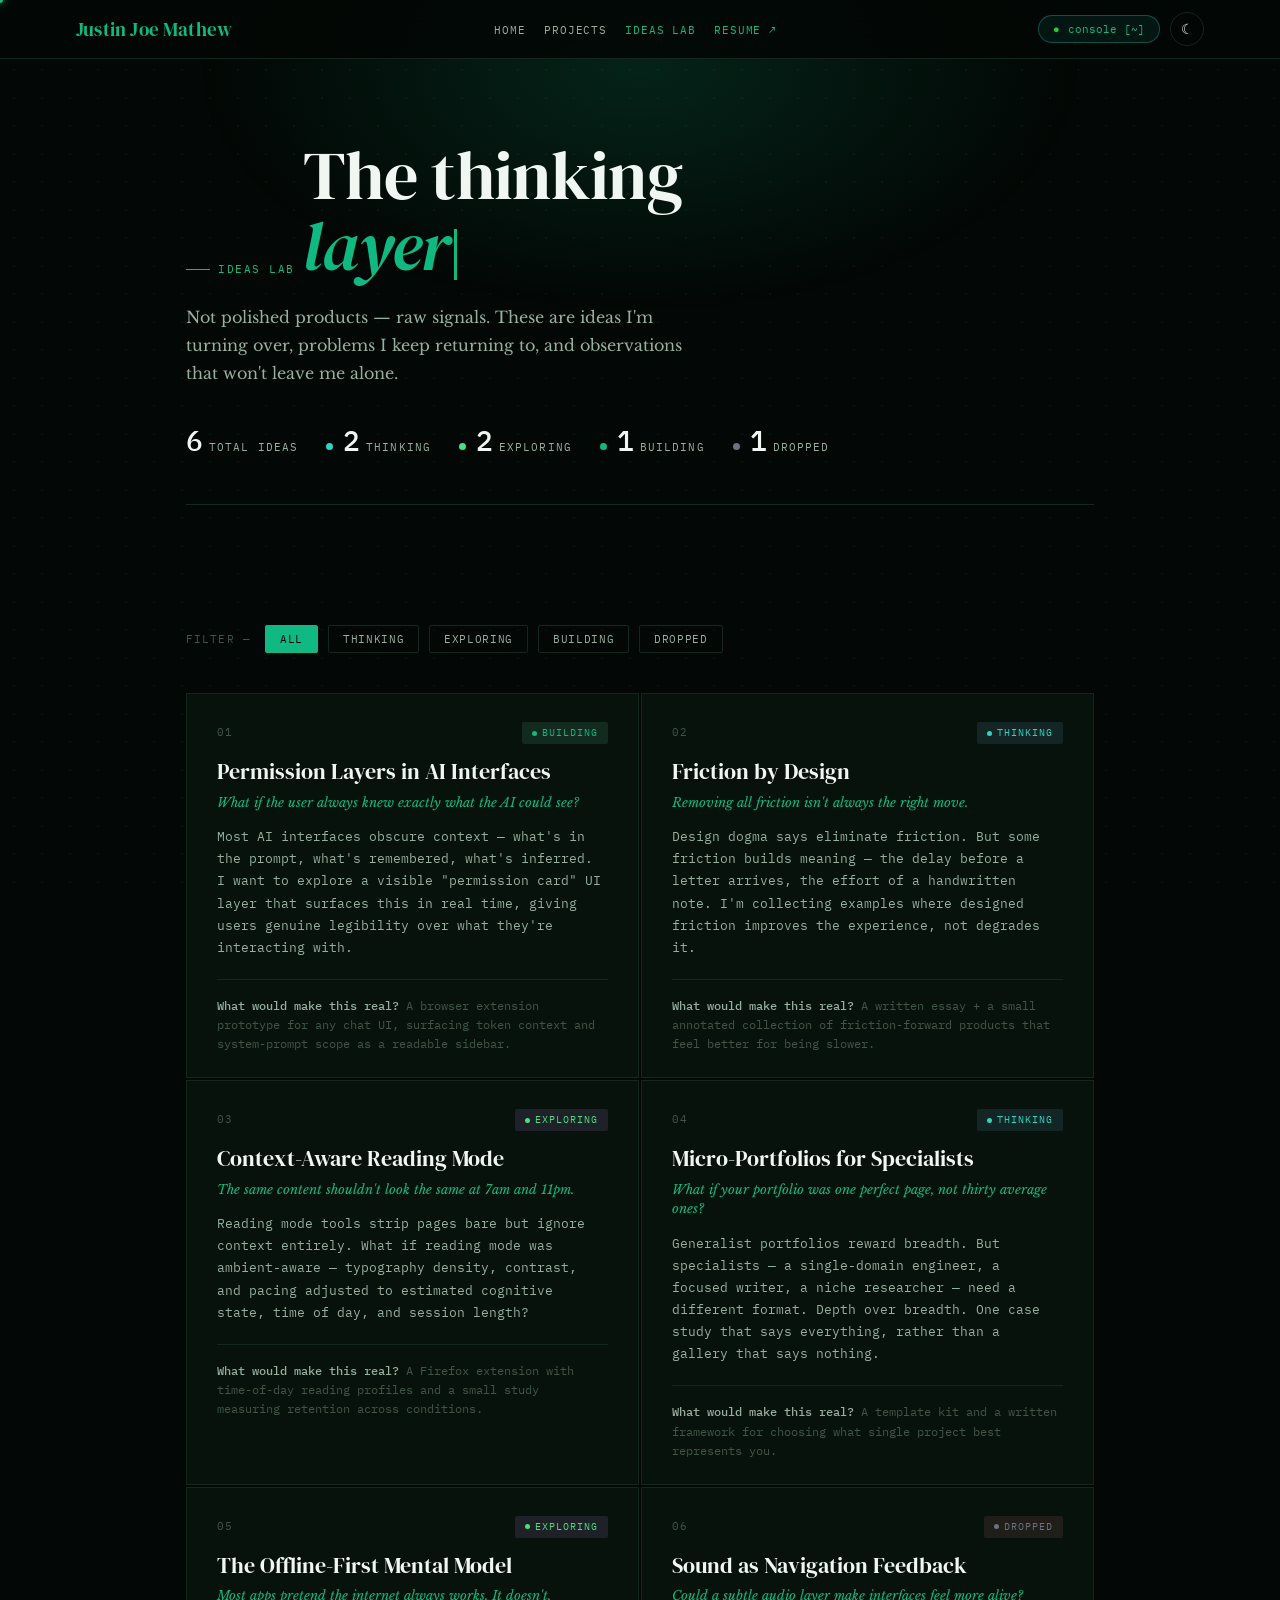
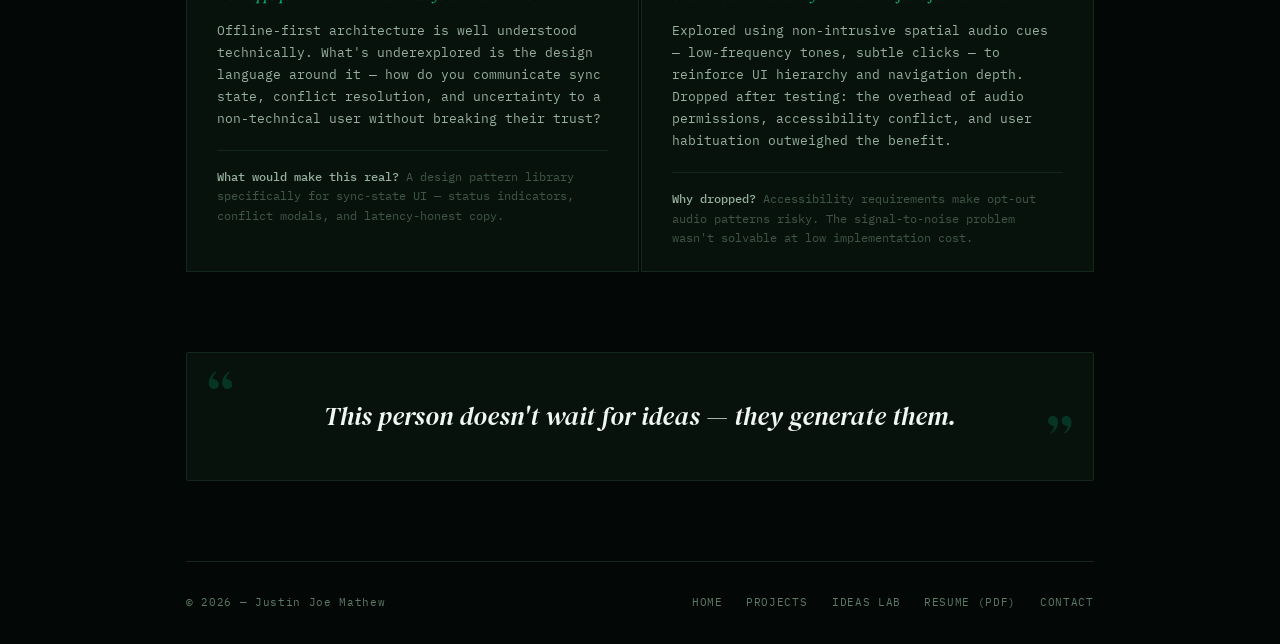
==== commit d989b723: "feat: implement 4 interactive design systems, fix terminal input styling, and enhance contrast" ====
--- a/ideas-lab.html
+++ b/ideas-lab.html
@@ -239,5 +239,6 @@
     }
   })();
 </script>
+<script src="interactive-trends.js"></script>
 </body>
 </html>
--- a/styles.css
+++ b/styles.css
@@ -12,20 +12,20 @@
    DESIGN TOKENS — DARK MODE (Pure Primeval Nature & Pine)
 ────────────────────────────────────────────────────────────── */
 :root {
-  /* Backgrounds: Deep Primeval Pine & Moss Forest */
-  --bg:          #060c09;
-  --surface:     #0c1510;
-  --surface-2:   #121d16;
-
-  /* Borders: Alpine Spruce & Lichen Slate */
-  --border:      #1a2920;
-  --border-2:    #142119;
+  /* Backgrounds: Deep Midnight Pine Void (Richer, darker, high contrast) */
+  --bg:          #030705;
+  --surface:     #08120c;
+  --surface-2:   #0d1d13;
+
+  /* Borders: Deep Spruce & Pine Slate */
+  --border:      #14271c;
+  --border-2:    #0f2016;
 
   /* Text: Clean Mist & Mountain Pine */
-  --text:        #ecf3ee;
-  --sub:         #8ca394;
-  --faint:       #52685a;
-  --muted:       #37483d;
+  --text:        #f0f7f2;
+  --sub:         #96b09f;
+  --faint:       #5d7a67;
+  --muted:       #3f5647;
 
   /* Pure Nature Palette: Deep Pine, Emerald & Alpine Glacier */
   --nature:      #10b981;              /* Primary Accent: Emerald Forest */
@@ -61,28 +61,41 @@
 }
 
 /* ──────────────────────────────────────────────────────────────
-   DESIGN TOKENS — LIGHT MODE (Morning Alpine Birch & Dew)
+   DESIGN TOKENS — LIGHT MODE (High-Contrast Alpine Alabaster & Forest Ink)
 ────────────────────────────────────────────────────────────── */
 body.light {
-  --bg:          #f2f6f3;
-  --surface:     #e4ece6;
-  --surface-2:   #d8e4db;
-  --border:      #c0d3c5;
-  --border-2:    #b2c7b8;
-  --text:        #08170e;
-  --sub:         #233a2c;
-  --faint:       #4c6655;
-  --muted:       #7c9684;
-  --nature:      #059669;              /* Deep Vivid Forest Emerald */
-  --nature-hi:   #047857;              /* Lush Forest Evergreen */
-  --nature-dim:  #064e3b;              /* Deep Ancient Pine */
-  --nature-glow: rgba(5, 150, 105, 0.12);
-  --glacier:     #0d9488;
-  --sprout:      #16a34a;
-  --gold:        #059669;
-  --gold-hi:     #047857;
-  --gold-dim:    #064e3b;
-  --gold-glow:   rgba(5, 150, 105, 0.12);
+  /* Backgrounds: Pristine Light Canvas with Crisp White Surfaces */
+  --bg:          #f7faf8;              /* Clean, crisp, luminous background */
+  --surface:     #ffffff;              /* True crisp white cards for maximum contrast */
+  --surface-2:   #edf4ef;              /* Soft secondary surface for insets & chips */
+
+  /* Borders: Defined, crisp boundaries */
+  --border:      #cfded2;
+  --border-2:    #bed1c3;
+
+  /* Text: Deep Carbon Pine (WCAG AAA High Contrast) */
+  --text:        #06150b;              /* Deepest forest carbon black (>16:1 contrast ratio) */
+  --sub:         #183421;              /* Rich deep pine (>10:1 contrast ratio) */
+  --faint:       #34543d;              /* Clearly legible meta & labels (>6:1 contrast ratio) */
+  --muted:       #4c6c55;
+
+  /* High-Contrast Nature Palette */
+  --nature:      #047857;              /* Deep vivid emerald */
+  --nature-hi:   #065f46;              /* Deep pine evergreen on hover */
+  --nature-dim:  #022c22;              /* Deep Ancient Pine */
+  --nature-glow: rgba(4, 120, 87, 0.14);
+  --glacier:     #0f766e;
+  --sprout:      #15803d;
+  --gold:        #047857;
+  --gold-hi:     #065f46;
+  --gold-dim:    #022c22;
+  --gold-glow:   rgba(4, 120, 87, 0.14);
+
+  /* Status colours in Light Mode */
+  --thinking:    #0284c7;              /* Clear Cerulean Sky */
+  --exploring:   #15803d;              /* Rich Leaf Green */
+  --building:    #047857;              /* Deep Pine Emerald */
+  --dropped:     #4b5563;              /* Deep Steel Grey */
 }
 
 /* ──────────────────────────────────────────────────────────────
@@ -113,19 +126,19 @@
   content: '';
   position: fixed;
   inset: 0;
-  background-image: radial-gradient(circle, #272520 1.2px, transparent 1.2px);
+  background-image: radial-gradient(circle, #102416 1.1px, transparent 1.1px);
   background-size: 28px 28px;
-  opacity: 0.32;
+  opacity: 0.35;
   pointer-events: none;
   z-index: 0;
 }
 
 body.light::before {
-  background-image: radial-gradient(circle, #c8c2b5 1px, transparent 1px);
-  opacity: 0.38;
-}
-
-/* ── Ambient gold glow at top ── */
+  background-image: radial-gradient(circle, #bcd1c1 1px, transparent 1px);
+  opacity: 0.30;
+}
+
+/* ── Ambient nature glow at top ── */
 body::after {
   content: '';
   position: fixed;
@@ -161,7 +174,7 @@
   top: 0; left: 0; right: 0;
   z-index: 200;
   border-bottom: 1px solid var(--border);
-  background: rgba(12, 12, 10, 0.88);
+  background: rgba(3, 7, 5, 0.90);
   backdrop-filter: blur(16px);
   -webkit-backdrop-filter: blur(16px);
   transition: background 0.35s, border-color 0.35s;
@@ -169,7 +182,7 @@
 
 body.light nav.site-nav,
 body.light body > nav {
-  background: rgba(244, 241, 234, 0.95);
+  background: rgba(247, 250, 248, 0.95);
   border-bottom: 1px solid var(--border);
 }
 
@@ -227,7 +240,7 @@
 /* Theme toggle button */
 #theme-btn {
   background: none;
-  border: 1px solid rgba(201, 168, 108, 0.35);
+  border: 1px solid var(--border);
   color: var(--text);
   font-size: 14px;
   width: 34px;
@@ -304,13 +317,15 @@
 }
 
 body.light .btn-ghost {
-  border-color: var(--border);
-  color: var(--sub);
+  border-color: #9bb7a3;
+  color: #122b1c;
+  background: rgba(255, 255, 255, 0.7);
 }
 
 body.light .btn-ghost:hover {
-  border-color: var(--nature);
-  color: var(--nature);
+  border-color: #047857;
+  color: #047857;
+  background: #ffffff;
 }
 
 /* Outlined nature */
@@ -338,8 +353,9 @@
 
 body.light .btn-terminal {
   background: rgba(5, 150, 105, 0.08);
-  border: 1px solid rgba(5, 150, 105, 0.35);
-  color: var(--nature);
+  border: 1px solid rgba(5, 150, 105, 0.45);
+  color: #047857;
+  font-weight: 500;
 }
 
 .btn-terminal:hover {
@@ -350,8 +366,8 @@
 
 body.light .btn-terminal:hover {
   background: rgba(5, 150, 105, 0.16);
-  border-color: var(--nature-hi);
-  color: var(--nature-hi);
+  border-color: #064e3b;
+  color: #064e3b;
 }
 
 .terminal-dot {
@@ -786,6 +802,19 @@
   box-shadow: 0 0 14px rgba(45, 212, 191, 0.25);
 }
 
+body.light .tech-terminal-trigger {
+  background: rgba(13, 148, 136, 0.08);
+  border: 1px solid rgba(13, 148, 136, 0.4);
+  color: #047857;
+  font-weight: 500;
+}
+
+body.light .tech-terminal-trigger:hover {
+  background: rgba(13, 148, 136, 0.16);
+  border-color: #064e3b;
+  color: #064e3b;
+}
+
 .tech-terminal-modal {
   display: none;
   position: fixed;
@@ -886,22 +915,39 @@
 .tech-terminal-prompt-line {
   display: flex;
   align-items: center;
-  gap: 10px;
+  gap: 8px;
+  padding: 4px 0;
+  background: transparent;
 }
 
 .tech-prompt-symbol {
-  color: var(--gold);
+  color: #2dd4bf;
   font-weight: 600;
-}
-
-.tech-terminal-input {
-  background: transparent;
-  border: none;
-  outline: none;
-  color: #fff;
-  font-family: var(--font-mono);
-  font-size: 13px;
-  width: 100%;
+  white-space: nowrap;
+  flex-shrink: 0;
+}
+
+.tech-terminal-input,
+input.tech-terminal-input {
+  background: transparent !important;
+  border: none !important;
+  outline: none !important;
+  box-shadow: none !important;
+  padding: 0 !important;
+  margin: 0 !important;
+  color: #f0f7f2 !important;
+  font-family: var(--font-mono) !important;
+  font-size: 13px !important;
+  line-height: 1.5 !important;
+  width: 100% !important;
+  caret-color: #2dd4bf !important;
+}
+
+.tech-terminal-input:focus,
+input.tech-terminal-input:focus {
+  border: none !important;
+  box-shadow: none !important;
+  outline: none !important;
 }
 
 .system-spec-badge {
@@ -949,15 +995,15 @@
   --tilt-y: 0deg;
   --chroma-offset: 3px;
   position: relative;
-  background: rgba(12, 21, 16, 0.84) !important;
+  background: rgba(6, 14, 9, 0.94) !important;
   backdrop-filter: blur(24px) saturate(200%) !important;
   -webkit-backdrop-filter: blur(24px) saturate(200%) !important;
-  border: 1px solid rgba(16, 185, 129, 0.35) !important;
+  border: 1px solid rgba(16, 185, 129, 0.28) !important;
   box-shadow: 
-    0 18px 46px -10px rgba(0, 0, 0, 0.8),
-    0 0 28px rgba(16, 185, 129, 0.12),
-    inset 0 1px 0 rgba(255, 255, 255, 0.22),
-    inset 0 -1px 0 rgba(0, 0, 0, 0.6);
+    0 22px 50px -10px rgba(0, 0, 0, 0.9),
+    0 0 28px rgba(16, 185, 129, 0.08),
+    inset 0 1px 0 rgba(255, 255, 255, 0.12),
+    inset 0 -1px 0 rgba(0, 0, 0, 0.8);
   transform-style: preserve-3d;
   transform: perspective(1000px) rotateX(var(--tilt-x)) rotateY(var(--tilt-y)) !important;
   transition: transform 0.12s cubic-bezier(0.2, 0, 0.2, 1), border-color 0.25s, box-shadow 0.25s;
@@ -966,12 +1012,12 @@
 
 body.light .prism-card,
 body.light .project-card.prism-card {
-  background: rgba(244, 250, 246, 0.90) !important;
-  border: 1px solid rgba(5, 150, 105, 0.4) !important;
+  background: #ffffff !important;
+  border: 1px solid #cce0d3 !important;
   box-shadow: 
-    0 18px 40px -10px rgba(0, 0, 0, 0.08),
-    0 0 24px rgba(5, 150, 105, 0.14),
-    inset 0 1px 0 rgba(255, 255, 255, 0.98);
+    0 14px 34px -8px rgba(0, 0, 0, 0.06),
+    0 2px 8px rgba(4, 120, 87, 0.04),
+    inset 0 1px 0 #ffffff !important;
 }
 
 /* 1. Dynamic Cursor Spotlight (Nature Dew / Forest Canopy Light Cone) */
@@ -983,9 +1029,9 @@
   border-radius: inherit;
   background: radial-gradient(
     800px circle at var(--mouse-x, 50%) var(--mouse-y, 50%), 
-    rgba(16, 185, 129, 0.32) 0%,
-    rgba(45, 212, 191, 0.20) 28%,
-    rgba(74, 222, 128, 0.12) 50%,
+    rgba(16, 185, 129, 0.26) 0%,
+    rgba(45, 212, 191, 0.16) 28%,
+    rgba(74, 222, 128, 0.08) 50%,
     transparent 70%
   );
   pointer-events: none;
@@ -998,8 +1044,7 @@
 body.light .project-card.prism-card::before {
   background: radial-gradient(
     800px circle at var(--mouse-x, 50%) var(--mouse-y, 50%), 
-    rgba(5, 150, 105, 0.18) 0%,
-    rgba(13, 148, 136, 0.12) 30%,
+    rgba(4, 120, 87, 0.06) 0%,
     transparent 65%
   );
 }
@@ -1052,20 +1097,322 @@
   transform-style: preserve-3d;
 }
 
-/* Chromatic Aberration Split Title Effect on hover (Alpine Mint & Forest Sprout) */
+/* Crisp, readable title hover state with pure nature emerald highlight */
 .chroma-text {
   position: relative;
   display: inline-block;
-  transition: text-shadow 0.25s ease, filter 0.25s ease;
+  transition: color 0.25s ease, transform 0.25s ease;
 }
 
 .prism-card:hover .chroma-text,
 .project-card.prism-card:hover .chroma-text {
-  filter: url(#prism-chromatic-filter);
-  text-shadow: 
-    -2px 0 0 rgba(45, 212, 191, 0.95),
-    2px 0 0 rgba(74, 222, 128, 0.95),
-    0 0 14px rgba(16, 185, 129, 0.6);
-}
-
-
+  color: var(--nature-hi);
+  transform: translateX(2px);
+}
+
+body.light .prism-card:hover .chroma-text,
+body.light .project-card.prism-card:hover .chroma-text {
+  color: #047857;
+  transform: translateX(2px);
+}
+
+/* ──────────────────────────────────────────────────────────────
+   HIGH-CONTRAST LIGHT MODE READABILITY REINFORCEMENTS
+────────────────────────────────────────────────────────────── */
+body.light {
+  --surface:     #ffffff;
+  --surface-2:   #edf4ef;
+  --border:      #cfded2;
+  --border-2:    #bed1c3;
+  --text:        #06150b;
+  --sub:         #183421;
+  --faint:       #34543d;
+  --muted:       #4c6c55;
+}
+
+/* Status pills across all pages */
+body.light .status-thinking  { background: #e0f2fe; color: #0284c7; border: 1px solid #bae6fd; font-weight: 600; }
+body.light .status-exploring { background: #dcfce7; color: #15803d; border: 1px solid #bbf7d0; font-weight: 600; }
+body.light .status-building  { background: #d1fae5; color: #047857; border: 1px solid #a7f3d0; font-weight: 600; }
+body.light .status-dropped   { background: #f3f4f6; color: #4b5563; border: 1px solid #e5e7eb; font-weight: 600; }
+
+/* Achievement badges */
+body.light .achieve-badge.gold  { background: #e6f6ec; color: #047857; border: 1px solid #a7f3d0; font-weight: 600; }
+body.light .achieve-badge.green { background: #dcfce7; color: #15803d; border: 1px solid #bbf7d0; font-weight: 600; }
+body.light .achieve-badge.blue  { background: #e0f2fe; color: #0284c7; border: 1px solid #bae6fd; font-weight: 600; }
+
+/* Tags, Badges & Chips */
+body.light .ptag,
+body.light .tag,
+body.light .timeline-tag,
+body.light .skill-tag {
+  background: #edf5f0;
+  border: 1px solid #c2dac8;
+  color: #06150b;
+  font-weight: 500;
+}
+
+body.light .skill-tag.amber {
+  background: #e6f6ec;
+  border-color: #059669;
+  color: #047857;
+  font-weight: 600;
+}
+
+body.light .proj-badge {
+  background: #eaf6ee;
+  border: 1px solid #047857;
+  color: #047857;
+  font-weight: 600;
+}
+
+body.light .jump-pill {
+  background: #ffffff;
+  border: 1px solid #c8dcd0;
+  color: #06150b;
+  font-weight: 500;
+  box-shadow: 0 1px 4px rgba(0, 0, 0, 0.04);
+}
+body.light .jump-pill:hover {
+  background: #edf5f0;
+  border-color: #047857;
+  color: #047857;
+}
+body.light .jump-pill .pill-num {
+  color: #047857;
+  font-weight: 700;
+}
+
+/* Card surfaces & text contrast in light mode */
+body.light .proof-card,
+body.light .toolkit-card,
+body.light .timeline-item,
+body.light .idea-card,
+body.light .principle {
+  background: #ffffff;
+  border: 1px solid #c8dcd0;
+  box-shadow: 0 4px 14px rgba(0, 0, 0, 0.03);
+}
+
+body.light .proof-stat { color: #047857; }
+body.light .proof-label { color: #1f3b28; font-weight: 600; }
+
+body.light .timeline-time { color: #2a4934; font-weight: 600; }
+body.light .timeline-role { color: #06150b; }
+body.light .timeline-org { color: #047857; font-weight: 600; }
+body.light .timeline-desc { color: #11281a; }
+
+body.light .toolkit-btn {
+  background: #ffffff;
+  border-color: #c8dcd0;
+  color: #183421;
+}
+body.light .toolkit-btn.active,
+body.light .toolkit-btn:hover {
+  background: #047857;
+  color: #ffffff;
+  border-color: #047857;
+}
+body.light .toolkit-card-title { color: #047857; font-weight: 600; }
+body.light .toolkit-card-list { color: #06150b; }
+body.light .toolkit-card-note { color: #24412f; }
+
+/* Body typography & deep readability */
+body.light .hero-desc,
+body.light .about-body,
+body.light .project-desc,
+body.light .field-body,
+body.light .header-desc,
+body.light .idea-body {
+  color: #0d2415;
+}
+
+body.light .field-label {
+  color: #23442e;
+  font-weight: 600;
+}
+
+body.light .proj-hook {
+  background: #edf5f0;
+  border-left: 3px solid #047857;
+  color: #06150b;
+}
+
+body.light .project-link {
+  color: #047857;
+  background: #eef7f1;
+  border: 1px solid #a3d2b7;
+  font-weight: 600;
+}
+body.light .project-link:hover {
+  background: #047857;
+  color: #ffffff;
+  border-color: #047857;
+  box-shadow: 0 4px 14px rgba(4, 120, 87, 0.25);
+}
+
+body.light .repo-link {
+  background: #ffffff;
+  border: 1px solid #c2dac8;
+  color: #06150b;
+  font-weight: 600;
+}
+body.light .repo-link:hover {
+  border-color: #047857;
+  color: #047857;
+  background: #f7faf8;
+}
+
+body.light .meta-key { color: #2d4a36; font-weight: 500; }
+body.light .meta-val { color: #06150b; font-weight: 600; }
+
+body.light .hero-eyebrow-text,
+body.light .hero-role,
+body.light .intro-label,
+body.light .intro-count,
+body.light .project-type,
+body.light .repo-label,
+body.light .proj-year {
+  color: #24442e;
+  font-weight: 500;
+}
+
+/* ──────────────────────────────────────────────────────────────
+   THE 4 INTERACTIVE DESIGN SYSTEMS
+────────────────────────────────────────────────────────────── */
+
+/* 1. Kinetic Typography & Fluid Distortion */
+.kinetic-text-wrap {
+  position: relative;
+  display: inline-block;
+  will-change: transform, filter;
+  transform-origin: center center;
+}
+
+.kinetic-fluid-active {
+  filter: url(#kinetic-fluid-filter);
+  transition: filter 0.05s ease-out;
+}
+
+/* 2. Magnetic Mouse-Jacking & Elastic Hover */
+.mag-cursor {
+  position: fixed;
+  top: 0;
+  left: 0;
+  pointer-events: none;
+  z-index: 99999;
+  display: none;
+}
+
+@media (pointer: fine) {
+  .mag-cursor { display: block; }
+}
+
+.mag-cursor-dot {
+  position: fixed;
+  top: 0;
+  left: 0;
+  width: 6px;
+  height: 6px;
+  background: var(--nature);
+  border-radius: 50%;
+  pointer-events: none;
+  transform: translate(-50%, -50%);
+  transition: opacity 0.15s ease, transform 0.08s ease;
+  box-shadow: 0 0 10px var(--nature);
+}
+
+.mag-cursor-ring {
+  position: fixed;
+  top: 0;
+  left: 0;
+  width: 32px;
+  height: 32px;
+  border: 1.5px solid rgba(16, 185, 129, 0.45);
+  border-radius: 50%;
+  pointer-events: none;
+  transform: translate(-50%, -50%);
+  transition: width 0.22s cubic-bezier(0.2, 0.8, 0.2, 1),
+              height 0.22s cubic-bezier(0.2, 0.8, 0.2, 1),
+              border-radius 0.22s ease,
+              border-color 0.2s ease,
+              background 0.2s ease,
+              opacity 0.2s ease;
+  will-change: transform, width, height;
+}
+
+body.light .mag-cursor-dot {
+  background: #047857;
+  box-shadow: 0 0 8px rgba(4, 120, 87, 0.6);
+}
+
+body.light .mag-cursor-ring {
+  border: 1.5px solid rgba(4, 120, 87, 0.45);
+}
+
+.mag-cursor-ring.snapped {
+  border-color: var(--nature);
+  background: rgba(16, 185, 129, 0.08);
+  box-shadow: 0 0 16px rgba(16, 185, 129, 0.2);
+}
+
+body.light .mag-cursor-ring.snapped {
+  border-color: #047857;
+  background: rgba(4, 120, 87, 0.08);
+  box-shadow: 0 0 12px rgba(4, 120, 87, 0.15);
+}
+
+/* Interactive elements get elastic hover transition */
+.mag-target {
+  transition: transform 0.24s cubic-bezier(0.2, 0.8, 0.2, 1);
+  will-change: transform;
+}
+
+/* 3. Iridescent Mesh Gradients (WebGL Canvas) */
+#iridescent-mesh-canvas,
+#prism-hero-canvas {
+  position: absolute;
+  inset: 0;
+  width: 100%;
+  height: 100%;
+  display: block;
+  pointer-events: none;
+  z-index: 0;
+  opacity: 0.95;
+  transition: opacity 0.4s ease;
+}
+
+body.light #iridescent-mesh-canvas,
+body.light #prism-hero-canvas {
+  opacity: 0.85;
+}
+
+/* 4. Bento Grid Parallax Depth */
+.bento-parallax-card {
+  transform-style: preserve-3d;
+  perspective: 1200px;
+  will-change: transform;
+}
+
+.bento-layer-bg {
+  transform: translateZ(-8px);
+  transform-style: preserve-3d;
+  transition: transform 0.12s cubic-bezier(0.2, 0, 0.2, 1);
+  will-change: transform;
+}
+
+.bento-layer-mid {
+  transform: translateZ(24px);
+  transform-style: preserve-3d;
+  transition: transform 0.12s cubic-bezier(0.2, 0, 0.2, 1);
+  will-change: transform;
+}
+
+.bento-layer-fore {
+  transform: translateZ(48px);
+  transform-style: preserve-3d;
+  transition: transform 0.12s cubic-bezier(0.2, 0, 0.2, 1);
+  will-change: transform;
+}
+
+
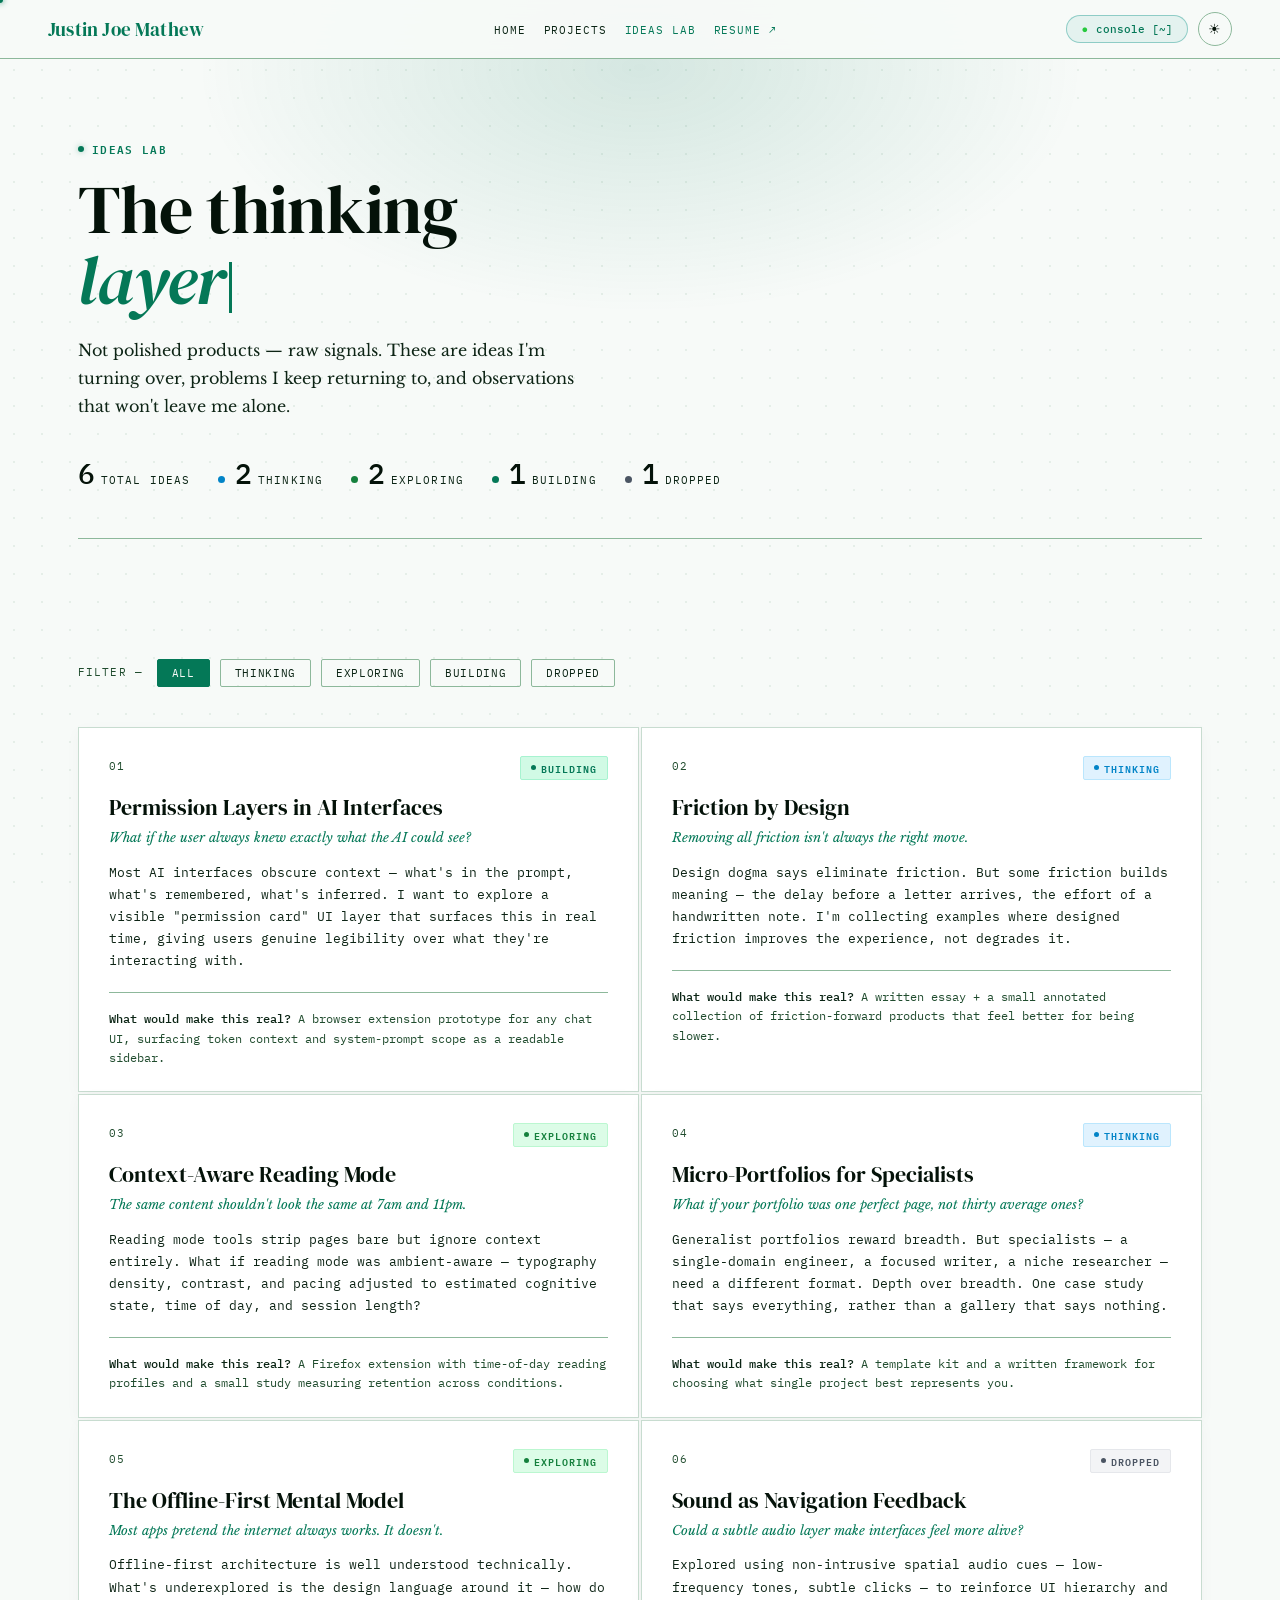
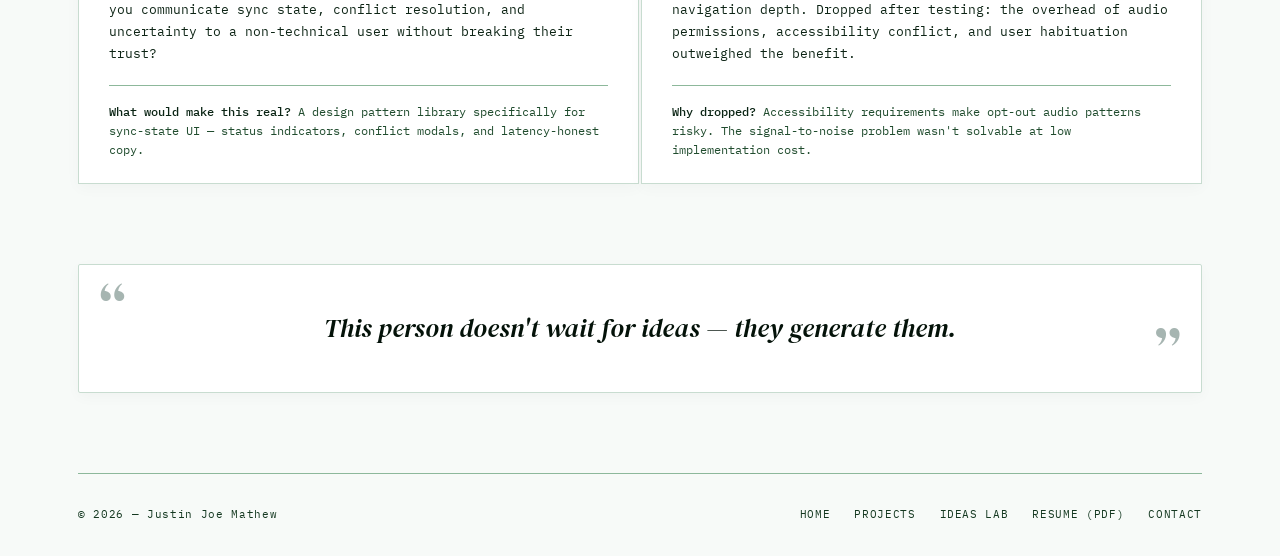
==== commit 592e0d54: "feat: add interactive liquid mercury quicksilver fluid dynamics to hero section & default theme to b" ====
--- a/ideas-lab.html
+++ b/ideas-lab.html
@@ -9,6 +9,15 @@
   <link href="https://fonts.googleapis.com/css2?family=DM+Serif+Display:ital@0;1&family=Libre+Baskerville:ital,wght@0,400;0,700;1,400&family=IBM+Plex+Mono:wght@300;400;500&display=swap" rel="stylesheet" />
   <link rel="stylesheet" href="styles.css" />
   <link rel="stylesheet" href="ideas-lab.css" />
+  <script>
+    (function () {
+      var saved = localStorage.getItem('theme');
+      var prefersLight = window.matchMedia && window.matchMedia('(prefers-color-scheme: light)').matches;
+      if (saved === 'light' || (!saved && prefersLight)) {
+        document.documentElement.classList.add('light');
+      }
+    })();
+  </script>
 </head>
 <body>
 
@@ -221,21 +230,40 @@
     observer.observe(card);
   });
 
-  // Theme
+  // Theme management: defaults to browser settings if not explicitly toggled
+  function getPreferredTheme() {
+    const saved = localStorage.getItem('theme');
+    if (saved) return saved;
+    return (window.matchMedia && window.matchMedia('(prefers-color-scheme: light)').matches) ? 'light' : 'dark';
+  }
+
+  function applyTheme(theme) {
+    const isLight = theme === 'light';
+    document.body.classList.toggle('light', isLight);
+    document.documentElement.classList.toggle('light', isLight);
+    const b = document.getElementById('theme-btn');
+    if (b) b.textContent = isLight ? '☀' : '☾';
+  }
+
   function toggleTheme() {
-    const light = document.body.classList.toggle('light');
-    document.getElementById('theme-btn').textContent = light ? '☀' : '☾';
-    localStorage.setItem('theme', light ? 'light' : 'dark');
+    const isLight = !document.body.classList.contains('light');
+    const newTheme = isLight ? 'light' : 'dark';
+    localStorage.setItem('theme', newTheme);
+    applyTheme(newTheme);
   }
   function toggleMobileNav() {
     const links = document.getElementById('nav-links');
     if (links) links.classList.toggle('open');
   }
   (function () {
-    if (localStorage.getItem('theme') === 'light') {
-      document.body.classList.add('light');
-      const b = document.getElementById('theme-btn');
-      if (b) b.textContent = '☀';
+    const theme = getPreferredTheme();
+    applyTheme(theme);
+    if (window.matchMedia) {
+      window.matchMedia('(prefers-color-scheme: light)').addEventListener('change', (e) => {
+        if (!localStorage.getItem('theme')) {
+          applyTheme(e.matches ? 'light' : 'dark');
+        }
+      });
     }
   })();
 </script>
--- a/styles.css
+++ b/styles.css
@@ -21,11 +21,11 @@
   --border:      #14271c;
   --border-2:    #0f2016;
 
-  /* Text: Clean Mist & Mountain Pine */
-  --text:        #f0f7f2;
-  --sub:         #96b09f;
-  --faint:       #5d7a67;
-  --muted:       #3f5647;
+  /* Text: Clean Mist & Crisp Mountain Pine (High-Legibility, Zero Murky Grey) */
+  --text:        #f4fbf6;              /* Ultra-clean luminous white mist */
+  --sub:         #cde2d6;              /* Crisp high-contrast sage mint (8.8:1 contrast against #030705) */
+  --faint:       #a3c7b2;              /* Bright legible label pine (6.4:1 contrast) */
+  --muted:       #7da88f;              /* Clear meta text (4.8:1 contrast) */
 
   /* Pure Nature Palette: Deep Pine, Emerald & Alpine Glacier */
   --nature:      #10b981;              /* Primary Accent: Emerald Forest */
@@ -63,21 +63,22 @@
 /* ──────────────────────────────────────────────────────────────
    DESIGN TOKENS — LIGHT MODE (High-Contrast Alpine Alabaster & Forest Ink)
 ────────────────────────────────────────────────────────────── */
+html.light,
 body.light {
   /* Backgrounds: Pristine Light Canvas with Crisp White Surfaces */
   --bg:          #f7faf8;              /* Clean, crisp, luminous background */
   --surface:     #ffffff;              /* True crisp white cards for maximum contrast */
   --surface-2:   #edf4ef;              /* Soft secondary surface for insets & chips */
 
-  /* Borders: Defined, crisp boundaries */
-  --border:      #cfded2;
-  --border-2:    #bed1c3;
-
-  /* Text: Deep Carbon Pine (WCAG AAA High Contrast) */
-  --text:        #06150b;              /* Deepest forest carbon black (>16:1 contrast ratio) */
-  --sub:         #183421;              /* Rich deep pine (>10:1 contrast ratio) */
-  --faint:       #34543d;              /* Clearly legible meta & labels (>6:1 contrast ratio) */
-  --muted:       #4c6c55;
+  /* Borders: Defined, crisp boundaries (Strong visible contrast) */
+  --border:      #8db89b;
+  --border-2:    #76a786;
+
+  /* Text: Deep Carbon Pine (WCAG AAA High Contrast, Zero Pale Washed-Out Ink) */
+  --text:        #041209;              /* Maximum dark carbon pine (>17:1 contrast ratio) */
+  --sub:         #0a2414;              /* Deep solid pine (>13:1 contrast ratio) */
+  --faint:       #143820;              /* Dark legible pine labels (>9:1 contrast ratio) */
+  --muted:       #204c2e;              /* Clear metadata (>7:1 contrast ratio) */
 
   /* High-Contrast Nature Palette */
   --nature:      #047857;              /* Deep vivid emerald */
@@ -283,91 +284,123 @@
 /* Filled primary (Nature Emerald) */
 .btn-primary {
   background: var(--nature);
-  color: #04140a;
-  font-weight: 600;
+  color: #021208;
+  font-weight: 700;
+  border: 1.5px solid var(--nature);
+  box-shadow: 0 4px 18px rgba(16, 185, 129, 0.35);
 }
 
 body.light .btn-primary {
-  background: var(--nature);
+  background: #047857;
   color: #ffffff;
-  font-weight: 600;
+  font-weight: 700;
+  border: 1.5px solid #047857;
+  box-shadow: 0 4px 16px rgba(4, 120, 87, 0.3);
 }
 
 .btn-primary:hover {
   background: var(--nature-hi);
+  border-color: var(--nature-hi);
+  color: #021208;
   transform: translateY(-2px);
-  box-shadow: 0 6px 22px rgba(16, 185, 129, 0.35);
+  box-shadow: 0 8px 24px rgba(16, 185, 129, 0.45);
 }
 
 body.light .btn-primary:hover {
-  background: var(--nature-hi);
-  box-shadow: 0 6px 22px rgba(5, 150, 105, 0.28);
+  background: #065f46;
+  border-color: #065f46;
+  color: #ffffff;
+  box-shadow: 0 8px 24px rgba(4, 120, 87, 0.35);
 }
 
 /* Ghost with border */
 .btn-ghost {
-  background: transparent;
-  border: 1px solid var(--border);
-  color: var(--sub);
+  background: rgba(255, 255, 255, 0.05);
+  border: 1.5px solid rgba(255, 255, 255, 0.28);
+  color: #f4fbf6;
+  font-weight: 600;
 }
 
 .btn-ghost:hover {
+  background: rgba(16, 185, 129, 0.12);
   border-color: var(--nature);
-  color: var(--nature);
+  color: var(--nature-hi);
+  transform: translateY(-2px);
+  box-shadow: 0 6px 20px rgba(16, 185, 129, 0.25);
 }
 
 body.light .btn-ghost {
-  border-color: #9bb7a3;
-  color: #122b1c;
-  background: rgba(255, 255, 255, 0.7);
+  border: 1.5px solid #06150b;
+  color: #041209;
+  background: #ffffff;
+  font-weight: 700;
+  box-shadow: 0 2px 8px rgba(0, 0, 0, 0.06);
 }
 
 body.light .btn-ghost:hover {
   border-color: #047857;
-  color: #047857;
-  background: #ffffff;
+  color: #ffffff;
+  background: #047857;
+  transform: translateY(-2px);
+  box-shadow: 0 6px 20px rgba(4, 120, 87, 0.25);
 }
 
 /* Outlined nature */
 .btn-outline {
   background: transparent;
-  border: 1px solid var(--nature);
+  border: 1.5px solid var(--nature);
   color: var(--nature);
+  font-weight: 600;
 }
 
 .btn-outline:hover {
   background: var(--nature);
-  color: #04140a;
+  color: #021208;
+  font-weight: 700;
+}
+
+body.light .btn-outline {
+  border: 1.5px solid #047857;
+  color: #047857;
+  font-weight: 700;
+  background: #ffffff;
 }
 
 body.light .btn-outline:hover {
+  background: #047857;
   color: #ffffff;
 }
 
 /* Terminal button */
 .btn-terminal {
-  background: rgba(16, 185, 129, 0.08);
-  border: 1px solid rgba(16, 185, 129, 0.35);
-  color: var(--nature);
+  background: rgba(16, 185, 129, 0.14);
+  border: 1.5px solid rgba(16, 185, 129, 0.55);
+  color: #34d399;
+  font-weight: 700;
 }
 
 body.light .btn-terminal {
-  background: rgba(5, 150, 105, 0.08);
-  border: 1px solid rgba(5, 150, 105, 0.45);
+  background: #e6f6ec;
+  border: 1.5px solid #047857;
   color: #047857;
-  font-weight: 500;
+  font-weight: 700;
+  box-shadow: 0 2px 10px rgba(4, 120, 87, 0.15);
 }
 
 .btn-terminal:hover {
-  background: rgba(16, 185, 129, 0.16);
+  background: rgba(16, 185, 129, 0.24);
   border-color: var(--nature-hi);
-  color: var(--nature-hi);
+  color: #ffffff;
+  transform: translateY(-2px);
+  box-shadow: 0 6px 20px rgba(16, 185, 129, 0.35);
 }
 
 body.light .btn-terminal:hover {
-  background: rgba(5, 150, 105, 0.16);
-  border-color: #064e3b;
-  color: #064e3b;
+  background: #047857;
+  border-color: #047857;
+  color: #ffffff;
+  transform: translateY(-2px);
+  box-shadow: 0 6px 20px rgba(4, 120, 87, 0.3);
 }
 
 .terminal-dot {
@@ -384,25 +417,43 @@
    TYPOGRAPHY UTILITIES
 ────────────────────────────────────────────────────────────── */
 .section-label {
-  display: inline-flex;
-  align-items: center;
-  gap: 10px;
+  display: flex;
+  align-items: center;
+  gap: 8px;
+  font-family: var(--font-mono);
   font-size: 11px;
-  letter-spacing: 0.14em;
+  font-weight: 500;
+  letter-spacing: 0.12em;
   text-transform: uppercase;
   color: var(--gold);
-  margin-bottom: 16px;
+  margin-bottom: 12px;
+  width: fit-content;
 }
 
 .section-label::before {
   content: '';
+  display: inline-block;
+  width: 6px;
+  height: 6px;
+  border-radius: 50%;
+  background: var(--gold);
+  box-shadow: 0 0 6px var(--gold);
+  flex-shrink: 0;
+}
+
+body.light .section-label {
+  color: #047857;
+  font-weight: 600;
+}
+
+body.light .section-label::before {
+  background: #047857;
+  box-shadow: 0 0 6px rgba(4, 120, 87, 0.4);
+}
+
+.section-title {
   display: block;
-  width: 20px;
-  height: 1px;
-  background: var(--gold);
-}
-
-.section-title {
+  width: 100%;
   font-family: var(--font-display);
   font-size: clamp(34px, 5vw, 58px);
   font-weight: 400;
@@ -641,7 +692,7 @@
 ::-webkit-scrollbar-thumb:hover { background: var(--gold); }
 
 /* ──────────────────────────────────────────────────────────────
-   RESPONSIVE GLOBALS & MOBILE NAV
+   RESPONSIVE GLOBALS & ULTRA-WIDE / LANDSCAPE OPTIMIZATIONS
 ────────────────────────────────────────────────────────────── */
 .nav-hamburger {
   display: none;
@@ -659,6 +710,44 @@
 .nav-hamburger:hover {
   border-color: var(--gold);
   color: var(--gold);
+}
+
+/* Wide Desktop Screens (1280px+) */
+@media (min-width: 1280px) {
+  :root {
+    --max-w: 1220px;
+    --pad-x: 48px;
+    --section-gap: 140px;
+  }
+  .nav-inner {
+    max-width: 1320px;
+  }
+}
+
+/* Ultra-Wide Monitors & Landscape Displays (1600px+) */
+@media (min-width: 1600px) {
+  :root {
+    --max-w: 1420px;
+    --pad-x: 64px;
+    --section-gap: 160px;
+  }
+  .nav-inner {
+    max-width: 1540px;
+  }
+  body {
+    font-size: 15px;
+  }
+}
+
+/* 4K & Extreme Ultrawide Displays (2000px+) */
+@media (min-width: 2000px) {
+  :root {
+    --max-w: 1680px;
+    --pad-x: 80px;
+  }
+  .nav-inner {
+    max-width: 1800px;
+  }
 }
 
 @media (max-width: 1020px) {
@@ -838,19 +927,26 @@
   box-shadow: 0 25px 70px rgba(0, 0, 0, 0.85), 0 0 35px rgba(45, 212, 191, 0.12);
   border-radius: 8px;
   width: 100%;
-  max-width: 820px;
+  max-width: 920px;
   overflow: hidden;
   font-family: var(--font-mono);
   transition: all 0.25s ease;
+  position: relative;
+}
+
+@media (min-width: 1400px) {
+  .tech-terminal-box {
+    max-width: 1080px;
+  }
 }
 
 .tech-terminal-box.maximized {
   max-width: 96vw;
-  height: 88vh;
+  height: 90vh;
 }
 
 .tech-terminal-box.maximized .tech-terminal-body {
-  max-height: calc(88vh - 46px);
+  max-height: calc(90vh - 46px);
 }
 
 .tech-terminal-topbar {
@@ -890,8 +986,9 @@
 .tech-term-dot.yellow { background: #ffbd2e; border: 1px solid #dea123; }
 .tech-term-dot.green { background: #27c93f; border: 1px solid #1aab29; }
 
-.tech-terminal-title {
-  color: var(--sub);
+.tech-terminal-title,
+body.light .tech-terminal-title {
+  color: #cbd5e1 !important;
   font-size: 11px;
   letter-spacing: 0.08em;
   display: flex;
@@ -899,11 +996,12 @@
   gap: 8px;
 }
 
-.tech-terminal-body {
+.tech-terminal-body,
+body.light .tech-terminal-body {
   padding: 20px 22px;
   max-height: 520px;
   overflow-y: auto;
-  color: #c9ded6;
+  color: #e2e8f0 !important;
   font-size: 12.5px;
   line-height: 1.65;
 }
@@ -928,14 +1026,15 @@
 }
 
 .tech-terminal-input,
-input.tech-terminal-input {
+input.tech-terminal-input,
+body.light .tech-terminal-input {
   background: transparent !important;
   border: none !important;
   outline: none !important;
   box-shadow: none !important;
   padding: 0 !important;
   margin: 0 !important;
-  color: #f0f7f2 !important;
+  color: #f0fdf4 !important;
   font-family: var(--font-mono) !important;
   font-size: 13px !important;
   line-height: 1.5 !important;
@@ -943,6 +1042,11 @@
   caret-color: #2dd4bf !important;
 }
 
+.tech-terminal-input::placeholder,
+body.light .tech-terminal-input::placeholder {
+  color: rgba(255, 255, 255, 0.45) !important;
+}
+
 .tech-terminal-input:focus,
 input.tech-terminal-input:focus {
   border: none !important;
@@ -950,17 +1054,219 @@
   outline: none !important;
 }
 
-.system-spec-badge {
+.system-spec-badge,
+body.light .system-spec-badge {
   display: inline-flex;
   align-items: center;
   gap: 5px;
-  background: rgba(255, 255, 255, 0.04);
-  border: 1px solid var(--border);
+  background: rgba(45, 212, 191, 0.08) !important;
+  border: 1px solid rgba(45, 212, 191, 0.35) !important;
   padding: 3px 8px;
   border-radius: 3px;
   font-size: 10.5px;
-  color: var(--sub);
+  color: #a7f3d0 !important;
   font-family: var(--font-mono);
+}
+
+/* Force light mode terminal child elements to never inherit dark-on-dark body colors */
+body.light .tech-terminal-box [style*="color:var(--sub)"],
+body.light .tech-terminal-box div[style*="color:var(--sub)"],
+body.light .tech-terminal-box span[style*="color:var(--sub)"] {
+  color: #cbd5e1 !important;
+}
+
+body.light .tech-terminal-box [style*="color:var(--faint)"],
+body.light .tech-terminal-box div[style*="color:var(--faint)"],
+body.light .tech-terminal-box span[style*="color:var(--faint)"] {
+  color: #94a3b8 !important;
+}
+
+body.light .tech-terminal-box [style*="color:var(--nature)"],
+body.light .tech-terminal-box div[style*="color:var(--nature)"],
+body.light .tech-terminal-box span[style*="color:var(--nature)"],
+body.light .tech-terminal-box a[style*="color:var(--nature)"] {
+  color: #34d399 !important;
+}
+
+body.light .tech-terminal-box a {
+  color: #2dd4bf !important;
+}
+
+/* ──────────────────────────────────────────────────────────────
+   TERMINAL VIEWER VIEWPORT (Integrated Code / Markdown Viewer)
+────────────────────────────────────────────────────────────── */
+.term-viewport-overlay {
+  display: none;
+  position: absolute;
+  inset: 0;
+  background: rgba(4, 9, 7, 0.98) !important;
+  backdrop-filter: blur(14px);
+  -webkit-backdrop-filter: blur(14px);
+  z-index: 10;
+  flex-direction: column;
+  animation: termFadeIn 0.2s cubic-bezier(0.16, 1, 0.3, 1);
+}
+
+.term-viewport-overlay.active {
+  display: flex;
+}
+
+@keyframes termFadeIn {
+  from { opacity: 0; transform: translateY(6px); }
+  to { opacity: 1; transform: translateY(0); }
+}
+
+.term-viewport-header {
+  background: #0d1713 !important;
+  border-bottom: 1px solid rgba(45, 212, 191, 0.25) !important;
+  padding: 10px 16px;
+  display: flex;
+  align-items: center;
+  justify-content: space-between;
+  gap: 12px;
+}
+
+.term-viewport-title-wrap {
+  display: flex;
+  align-items: center;
+  gap: 10px;
+  font-size: 12px;
+  color: #f0f7f2;
+}
+
+.term-viewport-filename {
+  color: #34d399 !important;
+  font-weight: 600;
+  letter-spacing: 0.04em;
+}
+
+.term-viewport-meta,
+body.light .term-viewport-meta {
+  color: #94a3b8 !important;
+  font-size: 11px;
+}
+
+.term-viewport-actions {
+  display: flex;
+  align-items: center;
+  gap: 8px;
+}
+
+.term-viewport-btn,
+body.light .term-viewport-btn {
+  background: rgba(255, 255, 255, 0.08) !important;
+  border: 1px solid rgba(45, 212, 191, 0.35) !important;
+  color: #e2e8f0 !important;
+  font-family: var(--font-mono);
+  font-size: 11px;
+  padding: 4px 10px;
+  border-radius: 3px;
+  cursor: pointer;
+  transition: all 0.18s;
+  display: inline-flex;
+  align-items: center;
+  gap: 6px;
+}
+
+.term-viewport-btn:hover,
+body.light .term-viewport-btn:hover {
+  background: rgba(16, 185, 129, 0.25) !important;
+  color: #ffffff !important;
+  border-color: #34d399 !important;
+}
+
+.term-viewport-btn.close {
+  background: rgba(239, 68, 68, 0.15);
+  border-color: rgba(239, 68, 68, 0.4);
+  color: #fca5a5;
+}
+
+.term-viewport-btn.close:hover {
+  background: #ef4444;
+  color: #fff;
+}
+
+.term-viewport-content {
+  flex: 1;
+  overflow-y: auto;
+  padding: 24px 28px;
+  font-family: var(--font-mono);
+  font-size: 13px;
+  line-height: 1.7;
+  color: #d1e3d7;
+  user-select: text;
+}
+
+.term-viewport-content pre {
+  margin: 0;
+  white-space: pre-wrap;
+  word-break: break-word;
+  font-family: inherit;
+  font-size: inherit;
+  color: inherit;
+}
+
+.term-viewport-content h1, 
+.term-viewport-content h2, 
+.term-viewport-content h3 {
+  color: #ffffff;
+  font-family: var(--font-display);
+  font-weight: 400;
+  margin: 18px 0 10px;
+  letter-spacing: 0.02em;
+}
+
+.term-viewport-content h1 { font-size: 22px; color: var(--nature); border-bottom: 1px solid rgba(45,212,191,0.2); padding-bottom: 8px; }
+.term-viewport-content h2 { font-size: 18px; color: #34d399; margin-top: 24px; }
+.term-viewport-content h3 { font-size: 15px; color: #2dd4bf; }
+
+.term-viewport-content p {
+  margin: 8px 0;
+  color: #c7ded0;
+}
+
+.term-viewport-content ul, 
+.term-viewport-content ol {
+  margin: 8px 0 16px 20px;
+}
+
+.term-viewport-content li {
+  margin: 4px 0;
+  color: #d1e3d7;
+}
+
+.term-viewport-content strong {
+  color: #ffffff;
+  font-weight: 600;
+}
+
+.term-viewport-content code {
+  background: rgba(16, 185, 129, 0.14);
+  color: #34d399;
+  padding: 2px 6px;
+  border-radius: 3px;
+  font-size: 12px;
+}
+
+.term-viewport-content a {
+  color: var(--nature);
+  text-decoration: underline;
+  text-underline-offset: 3px;
+}
+
+.term-viewport-content a:hover {
+  color: var(--nature-hi);
+}
+
+.term-viewport-footer {
+  background: #08120c;
+  border-top: 1px solid rgba(45, 212, 191, 0.15);
+  padding: 8px 16px;
+  display: flex;
+  align-items: center;
+  justify-content: space-between;
+  font-size: 11px;
+  color: var(--faint);
 }
 
 /* ──────────────────────────────────────────────────────────────
@@ -1120,14 +1426,7 @@
    HIGH-CONTRAST LIGHT MODE READABILITY REINFORCEMENTS
 ────────────────────────────────────────────────────────────── */
 body.light {
-  --surface:     #ffffff;
-  --surface-2:   #edf4ef;
-  --border:      #cfded2;
-  --border-2:    #bed1c3;
-  --text:        #06150b;
-  --sub:         #183421;
-  --faint:       #34543d;
-  --muted:       #4c6c55;
+  /* Inherit high-contrast tokens from line 66 */
 }
 
 /* Status pills across all pages */
@@ -1284,9 +1583,11 @@
 /* 1. Kinetic Typography & Fluid Distortion */
 .kinetic-text-wrap {
   position: relative;
-  display: inline-block;
+  display: block;
+  width: fit-content;
+  max-width: 100%;
   will-change: transform, filter;
-  transform-origin: center center;
+  transform-origin: left center;
 }
 
 .kinetic-fluid-active {
@@ -1294,13 +1595,13 @@
   transition: filter 0.05s ease-out;
 }
 
-/* 2. Magnetic Mouse-Jacking & Elastic Hover */
+/* 2. Sleek Botanical Precision Cursor */
 .mag-cursor {
   position: fixed;
   top: 0;
   left: 0;
   pointer-events: none;
-  z-index: 99999;
+  z-index: 999999;
   display: none;
 }
 
@@ -1314,58 +1615,54 @@
   left: 0;
   width: 6px;
   height: 6px;
-  background: var(--nature);
+  background: #10b981;
   border-radius: 50%;
   pointer-events: none;
   transform: translate(-50%, -50%);
-  transition: opacity 0.15s ease, transform 0.08s ease;
-  box-shadow: 0 0 10px var(--nature);
+  transition: opacity 0.15s ease, background 0.2s ease;
+  box-shadow: 0 0 8px rgba(16, 185, 129, 0.9), 0 0 2px #fff;
+  z-index: 999999;
+  will-change: transform;
 }
 
 .mag-cursor-ring {
   position: fixed;
   top: 0;
   left: 0;
-  width: 32px;
-  height: 32px;
-  border: 1.5px solid rgba(16, 185, 129, 0.45);
+  width: 22px;
+  height: 22px;
+  border: 1.5px solid rgba(16, 185, 129, 0.5);
   border-radius: 50%;
   pointer-events: none;
   transform: translate(-50%, -50%);
-  transition: width 0.22s cubic-bezier(0.2, 0.8, 0.2, 1),
-              height 0.22s cubic-bezier(0.2, 0.8, 0.2, 1),
-              border-radius 0.22s ease,
+  transition: width 0.2s cubic-bezier(0.16, 1, 0.3, 1),
+              height 0.2s cubic-bezier(0.16, 1, 0.3, 1),
               border-color 0.2s ease,
               background 0.2s ease,
               opacity 0.2s ease;
+  z-index: 999998;
   will-change: transform, width, height;
 }
 
 body.light .mag-cursor-dot {
   background: #047857;
-  box-shadow: 0 0 8px rgba(4, 120, 87, 0.6);
+  box-shadow: 0 0 6px rgba(4, 120, 87, 0.8), 0 0 1px #fff;
 }
 
 body.light .mag-cursor-ring {
-  border: 1.5px solid rgba(4, 120, 87, 0.45);
-}
-
-.mag-cursor-ring.snapped {
-  border-color: var(--nature);
-  background: rgba(16, 185, 129, 0.08);
-  box-shadow: 0 0 16px rgba(16, 185, 129, 0.2);
-}
-
-body.light .mag-cursor-ring.snapped {
+  border: 1.5px solid rgba(4, 120, 87, 0.6);
+}
+
+.mag-cursor-ring.hovering {
+  border-color: #34d399;
+  background: rgba(16, 185, 129, 0.12);
+  box-shadow: 0 0 14px rgba(16, 185, 129, 0.35);
+}
+
+body.light .mag-cursor-ring.hovering {
   border-color: #047857;
-  background: rgba(4, 120, 87, 0.08);
-  box-shadow: 0 0 12px rgba(4, 120, 87, 0.15);
-}
-
-/* Interactive elements get elastic hover transition */
-.mag-target {
-  transition: transform 0.24s cubic-bezier(0.2, 0.8, 0.2, 1);
-  will-change: transform;
+  background: rgba(4, 120, 87, 0.10);
+  box-shadow: 0 0 12px rgba(4, 120, 87, 0.25);
 }
 
 /* 3. Iridescent Mesh Gradients (WebGL Canvas) */
@@ -1382,9 +1679,17 @@
   transition: opacity 0.4s ease;
 }
 
-body.light #iridescent-mesh-canvas,
-body.light #prism-hero-canvas {
-  opacity: 0.85;
+body.light #prism-hero-canvas,
+body.light #hero .hero-glow {
+  display: none !important;
+}
+
+body.light #iridescent-mesh-canvas {
+  opacity: 0.15;
+}
+
+body.light #hero {
+  background: var(--bg);
 }
 
 /* 4. Bento Grid Parallax Depth */
@@ -1415,4 +1720,595 @@
   will-change: transform;
 }
 
-
+/* ── PHYSICAL HARDWARE PANEL (FLAGSHIP DRONE & HIGH-TIER CARDS) ── */
+.hardware-panel-card {
+  position: relative;
+  border: 1px solid rgba(16, 185, 129, 0.42) !important;
+  box-shadow: 
+    0 24px 60px -12px rgba(0, 0, 0, 0.95),
+    0 0 35px rgba(16, 185, 129, 0.14),
+    inset 0 1px 0 rgba(255, 255, 255, 0.2),
+    inset 0 -1px 0 rgba(0, 0, 0, 0.8) !important;
+}
+
+body.light .hardware-panel-card {
+  border: 1px solid #059669 !important;
+  box-shadow: 
+    0 18px 44px -10px rgba(0, 0, 0, 0.08),
+    0 0 24px rgba(4, 120, 87, 0.10),
+    inset 0 1px 0 #ffffff !important;
+}
+
+.hardware-panel-card::before {
+  content: '';
+  position: absolute;
+  inset: 0;
+  background-image: 
+    linear-gradient(rgba(16, 185, 129, 0.05) 1px, transparent 1px),
+    linear-gradient(90deg, rgba(16, 185, 129, 0.05) 1px, transparent 1px);
+  background-size: 28px 28px;
+  pointer-events: none;
+  z-index: 1;
+  opacity: 0.75;
+}
+
+.hardware-panel-tag {
+  display: inline-flex;
+  align-items: center;
+  gap: 6px;
+  font-family: var(--font-mono);
+  font-size: 10px;
+  letter-spacing: 0.14em;
+  color: var(--nature);
+  text-transform: uppercase;
+  margin-bottom: 8px;
+}
+
+/* ──────────────────────────────────────────────────────────────
+   ADVANCED INTERACTION SYSTEM SUITE
+   1. Cross-Window Kinetic Elasticity
+   2. Infinite Non-Euclidean 3D Portals
+   3. Vector-Corrosion & CSS Melting Shaders
+   4. Gravitational Inertia & Decoupling
+────────────────────────────────────────────────────────────── */
+
+/* 1. Cross-Window Kinetic Physics */
+#cross-window-main-canvas {
+  position: fixed;
+  inset: 0;
+  width: 100vw;
+  height: 100vh;
+  pointer-events: none;
+  z-index: 99998;
+}
+
+.term-popout-btn {
+  background: rgba(45, 212, 191, 0.12);
+  border: 1px solid rgba(45, 212, 191, 0.4);
+  color: #2dd4bf;
+  font-family: var(--font-mono);
+  font-size: 10.5px;
+  padding: 3px 10px;
+  border-radius: 4px;
+  cursor: pointer;
+  transition: all 0.2s ease;
+  display: inline-flex;
+  align-items: center;
+  gap: 5px;
+}
+
+.term-popout-btn:hover {
+  background: rgba(16, 185, 129, 0.25);
+  border-color: #34d399;
+  color: #ffffff;
+  box-shadow: 0 0 12px rgba(16, 185, 129, 0.3);
+}
+
+/* 2. Vector-Corrosion & CSS Melting Shaders */
+.liquid-melt-target {
+  transition: transform 0.2s cubic-bezier(0.16, 1, 0.3, 1), filter 0.15s ease-out;
+  will-change: transform, filter;
+  position: relative;
+}
+
+.liquid-melt-target:hover {
+  filter: url(#liquid-mercury-filter);
+  transform: translateY(-2px) scale(1.02);
+}
+
+/* 4. Gravitational Inertia & Decoupling */
+.inertia-physics-card {
+  transition: transform 0.15s cubic-bezier(0.2, 0.8, 0.2, 1);
+  will-change: transform;
+}
+
+.gravity-stress-active {
+  animation: gravitySway 3s ease-in-out infinite alternate;
+}
+
+@keyframes gravitySway {
+  0% { transform: translateY(0) rotate(0deg); }
+  50% { transform: translateY(6px) rotate(0.4deg); }
+  100% { transform: translateY(2px) rotate(-0.3deg); }
+}
+
+/* ──────────────────────────────────────────────────────────────
+   HERO INTERACTIVE SYSTEMS: LIGHT-MODE CONTOUR & GYRO RETICLE
+────────────────────────────────────────────────────────────── */
+.hero-main-layout {
+  display: flex;
+  align-items: center;
+  justify-content: space-between;
+  gap: 48px;
+}
+
+.hero-content {
+  flex: 1;
+  max-width: 620px;
+}
+
+.hero-light-contour-canvas {
+  display: none;
+  position: absolute;
+  inset: 0;
+  width: 100%;
+  height: 100%;
+  pointer-events: none;
+  z-index: 0;
+}
+
+body.light .hero-light-contour-canvas {
+  display: block;
+  opacity: 0.95;
+}
+
+/* Liquid Mercury Quicksilver Fluid Canvas (Light Mode) */
+.hero-mercury-canvas {
+  display: none;
+  position: absolute;
+  inset: 0;
+  width: 100%;
+  height: 100%;
+  pointer-events: none;
+  z-index: 1;
+}
+
+body.light .hero-mercury-canvas {
+  display: block;
+  opacity: 0.98;
+}
+
+/* ──────────────────────────────────────────────────────────────
+   HERO INTERACTIVE SYSTEMS DECK (Disciplines, Benchmarks, Micro-sim)
+────────────────────────────────────────────────────────────── */
+.hero-systems-deck {
+  width: 100%;
+  max-width: 440px;
+  background: rgba(6, 16, 10, 0.85);
+  backdrop-filter: blur(16px);
+  -webkit-backdrop-filter: blur(16px);
+  border: 1px solid rgba(16, 185, 129, 0.3);
+  border-radius: 8px;
+  padding: 20px 22px;
+  box-shadow: 0 16px 40px rgba(0, 0, 0, 0.5), 0 0 24px rgba(16, 185, 129, 0.1);
+  display: flex;
+  flex-direction: column;
+  gap: 14px;
+  flex-shrink: 0;
+  transition: transform 0.25s cubic-bezier(0.16, 1, 0.3, 1), box-shadow 0.25s ease, border-color 0.25s ease;
+}
+
+.hero-systems-deck:hover {
+  border-color: rgba(16, 185, 129, 0.5);
+  box-shadow: 0 20px 48px rgba(0, 0, 0, 0.6), 0 0 32px rgba(16, 185, 129, 0.16);
+}
+
+body.light .hero-systems-deck {
+  background: #ffffff;
+  border: 1.5px solid #8db89b;
+  box-shadow: 0 16px 36px -6px rgba(4, 120, 87, 0.14), 0 2px 8px rgba(4, 120, 87, 0.06);
+}
+
+body.light .hero-systems-deck:hover {
+  border-color: #047857;
+  box-shadow: 0 20px 44px -6px rgba(4, 120, 87, 0.22), 0 4px 14px rgba(4, 120, 87, 0.1);
+}
+
+.deck-header {
+  display: flex;
+  align-items: center;
+  justify-content: space-between;
+  border-bottom: 1px solid rgba(16, 185, 129, 0.18);
+  padding-bottom: 10px;
+}
+
+body.light .deck-header {
+  border-bottom-color: rgba(4, 120, 87, 0.15);
+}
+
+.deck-header-left {
+  display: flex;
+  align-items: center;
+  gap: 8px;
+}
+
+.deck-beacon {
+  width: 7px;
+  height: 7px;
+  border-radius: 50%;
+  background: #10b981;
+  box-shadow: 0 0 8px #10b981;
+  animation: pulse 2s infinite;
+}
+
+body.light .deck-beacon {
+  background: #047857;
+  box-shadow: 0 0 6px #047857;
+}
+
+.deck-title {
+  font-family: var(--font-mono);
+  font-size: 10px;
+  font-weight: 600;
+  letter-spacing: 0.12em;
+  text-transform: uppercase;
+  color: var(--nature-hi);
+}
+
+body.light .deck-title {
+  color: #047857;
+}
+
+.deck-status-chip {
+  font-family: var(--font-mono);
+  font-size: 8.5px;
+  letter-spacing: 0.08em;
+  text-transform: uppercase;
+  color: #a3c7b2;
+  background: rgba(16, 185, 129, 0.1);
+  padding: 2px 7px;
+  border-radius: 4px;
+  border: 1px solid rgba(16, 185, 129, 0.2);
+}
+
+body.light .deck-status-chip {
+  color: #047857;
+  background: #edf4ef;
+  border-color: #8db89b;
+}
+
+/* Tabs */
+.deck-tabs {
+  display: flex;
+  gap: 6px;
+  background: rgba(4, 14, 8, 0.6);
+  padding: 3px;
+  border-radius: 6px;
+  border: 1px solid rgba(16, 185, 129, 0.15);
+}
+
+body.light .deck-tabs {
+  background: #edf4ef;
+  border-color: #c4dcd0;
+}
+
+.deck-tab {
+  flex: 1;
+  display: flex;
+  align-items: center;
+  justify-content: center;
+  gap: 5px;
+  padding: 6px 8px;
+  border: 1px solid transparent;
+  border-radius: 4px;
+  background: transparent;
+  color: #94a3b8;
+  font-family: var(--font-mono);
+  font-size: 10px;
+  font-weight: 500;
+  cursor: pointer;
+  transition: all 0.18s ease;
+}
+
+body.light .deck-tab {
+  color: #24442e;
+}
+
+.deck-tab:hover {
+  color: #f4fbf6;
+  background: rgba(16, 185, 129, 0.12);
+}
+
+body.light .deck-tab:hover {
+  color: #047857;
+  background: rgba(4, 120, 87, 0.08);
+}
+
+.deck-tab.active {
+  background: rgba(16, 185, 129, 0.22);
+  border-color: rgba(16, 185, 129, 0.45);
+  color: #34d399;
+  font-weight: 600;
+}
+
+body.light .deck-tab.active {
+  background: #ffffff;
+  border-color: #047857;
+  color: #047857;
+  box-shadow: 0 1px 4px rgba(4, 120, 87, 0.1);
+}
+
+.deck-tab-index {
+  opacity: 0.65;
+  font-size: 8.5px;
+}
+
+/* Panel Contents */
+.deck-panel {
+  display: flex;
+  flex-direction: column;
+  gap: 10px;
+}
+
+.deck-project-meta {
+  display: flex;
+  align-items: center;
+  justify-content: space-between;
+}
+
+.deck-project-badge {
+  font-family: var(--font-mono);
+  font-size: 9px;
+  font-weight: 600;
+  letter-spacing: 0.06em;
+  color: #34d399;
+  text-transform: uppercase;
+}
+
+body.light .deck-project-badge {
+  color: #047857;
+}
+
+.deck-project-metric {
+  font-family: var(--font-mono);
+  font-size: 9px;
+  font-weight: 600;
+  color: #2dd4bf;
+  background: rgba(45, 212, 191, 0.1);
+  padding: 1px 6px;
+  border-radius: 3px;
+  border: 1px solid rgba(45, 212, 191, 0.25);
+}
+
+body.light .deck-project-metric {
+  color: #065f46;
+  background: #def7ec;
+  border-color: #84e1bc;
+}
+
+.deck-project-title {
+  font-family: var(--font-serif);
+  font-size: 14.5px;
+  line-height: 1.35;
+  color: var(--text);
+  font-weight: 700;
+  margin: 0;
+}
+
+.deck-project-desc {
+  font-size: 12px;
+  line-height: 1.5;
+  color: var(--sub);
+  margin: 0;
+}
+
+body.light .deck-project-desc {
+  color: #0a2414;
+}
+
+/* Live Simulation Scrubber / Controls */
+.deck-live-control {
+  background: rgba(4, 14, 8, 0.7);
+  border: 1px solid rgba(16, 185, 129, 0.2);
+  border-radius: 6px;
+  padding: 10px 12px;
+  display: flex;
+  flex-direction: column;
+  gap: 8px;
+}
+
+body.light .deck-live-control {
+  background: #f4faf6;
+  border: 1px solid #b8dac7;
+}
+
+.deck-control-header {
+  display: flex;
+  justify-content: space-between;
+  align-items: center;
+  font-family: var(--font-mono);
+  font-size: 9.5px;
+}
+
+.deck-control-label {
+  color: #94a3b8;
+  font-weight: 500;
+}
+
+body.light .deck-control-label {
+  color: #204c2e;
+}
+
+.deck-control-val {
+  color: #34d399;
+  font-weight: 600;
+}
+
+body.light .deck-control-val {
+  color: #047857;
+}
+
+.deck-slider {
+  -webkit-appearance: none;
+  appearance: none;
+  width: 100%;
+  height: 5px;
+  border-radius: 3px;
+  background: rgba(16, 185, 129, 0.25);
+  outline: none;
+  cursor: pointer;
+  accent-color: #10b981;
+}
+
+body.light .deck-slider {
+  background: #c8e4d3;
+  accent-color: #047857;
+}
+
+.deck-slider::-webkit-slider-thumb {
+  -webkit-appearance: none;
+  width: 13px;
+  height: 13px;
+  border-radius: 50%;
+  background: #34d399;
+  cursor: pointer;
+  box-shadow: 0 0 8px rgba(16, 185, 129, 0.6);
+  border: 1.5px solid #ffffff;
+}
+
+body.light .deck-slider::-webkit-slider-thumb {
+  background: #047857;
+  border-color: #ffffff;
+  box-shadow: 0 0 6px rgba(4, 120, 87, 0.4);
+}
+
+.deck-control-metrics {
+  display: flex;
+  justify-content: space-between;
+  align-items: center;
+  font-family: var(--font-mono);
+  font-size: 8.5px;
+  color: #94a3b8;
+  border-top: 1px dashed rgba(16, 185, 129, 0.15);
+  padding-top: 6px;
+}
+
+body.light .deck-control-metrics {
+  color: #204c2e;
+  border-top-color: rgba(4, 120, 87, 0.2);
+}
+
+.deck-control-metrics strong {
+  color: #34d399;
+  font-weight: 600;
+}
+
+body.light .deck-control-metrics strong {
+  color: #047857;
+}
+
+/* Spec Grid for Tabs 2 & 3 */
+.deck-spec-grid {
+  display: grid;
+  grid-template-columns: 1fr 1fr;
+  gap: 8px;
+  background: rgba(4, 14, 8, 0.7);
+  border: 1px solid rgba(16, 185, 129, 0.2);
+  border-radius: 6px;
+  padding: 10px 12px;
+}
+
+body.light .deck-spec-grid {
+  background: #f4faf6;
+  border: 1px solid #b8dac7;
+}
+
+.deck-spec-item {
+  display: flex;
+  flex-direction: column;
+  gap: 2px;
+}
+
+.deck-spec-key {
+  font-family: var(--font-mono);
+  font-size: 8.5px;
+  color: #7da88f;
+  text-transform: uppercase;
+  letter-spacing: 0.05em;
+}
+
+body.light .deck-spec-key {
+  color: #4b6b55;
+}
+
+.deck-spec-val {
+  font-family: var(--font-mono);
+  font-size: 10px;
+  font-weight: 600;
+  color: #f4fbf6;
+}
+
+body.light .deck-spec-val {
+  color: #041209;
+}
+
+/* Deck Tags */
+.deck-tags {
+  display: flex;
+  flex-wrap: wrap;
+  gap: 5px;
+}
+
+.deck-tag {
+  font-family: var(--font-mono);
+  font-size: 8.5px;
+  color: #94a3b8;
+  background: rgba(255, 255, 255, 0.04);
+  padding: 2px 7px;
+  border-radius: 3px;
+  border: 1px solid rgba(255, 255, 255, 0.08);
+}
+
+body.light .deck-tag {
+  color: #143820;
+  background: #edf4ef;
+  border-color: #b8dac7;
+}
+
+.deck-link {
+  display: inline-flex;
+  align-items: center;
+  gap: 6px;
+  font-family: var(--font-mono);
+  font-size: 10.5px;
+  font-weight: 600;
+  color: #34d399;
+  text-decoration: none;
+  margin-top: 2px;
+  transition: gap 0.2s ease, color 0.2s ease;
+}
+
+.deck-link:hover {
+  color: #4ade80;
+  gap: 9px;
+}
+
+body.light .deck-link {
+  color: #047857;
+}
+
+body.light .deck-link:hover {
+  color: #065f46;
+}
+
+@media (max-width: 960px) {
+  .hero-main-layout {
+    flex-direction: column;
+    align-items: flex-start;
+  }
+  .hero-systems-deck {
+    max-width: 100%;
+    margin-top: 10px;
+    margin-bottom: 24px;
+  }
+}
--- a/ideas-lab.css
+++ b/ideas-lab.css
@@ -7,25 +7,43 @@
 header { padding: 140px 0 64px; }
 
 .header-label {
-  display: inline-flex;
+  display: flex;
   align-items: center;
   gap: 8px;
-  font-size: 11px;
-  letter-spacing: 0.14em;
+  font-family: var(--font-mono);
+  font-size: 11px;
+  font-weight: 500;
+  letter-spacing: 0.12em;
   text-transform: uppercase;
   color: var(--gold);
-  margin-bottom: 20px;
+  margin-bottom: 16px;
+  width: fit-content;
 }
 
 .header-label::before {
   content: '';
+  display: inline-block;
+  width: 6px;
+  height: 6px;
+  border-radius: 50%;
+  background: var(--gold);
+  box-shadow: 0 0 6px var(--gold);
+  flex-shrink: 0;
+}
+
+body.light .header-label {
+  color: #047857;
+  font-weight: 600;
+}
+
+body.light .header-label::before {
+  background: #047857;
+  box-shadow: 0 0 6px rgba(4, 120, 87, 0.4);
+}
+
+h1 {
   display: block;
-  width: 24px;
-  height: 1px;
-  background: var(--gold);
-}
-
-h1 {
+  width: 100%;
   font-family: var(--font-display);
   font-size: clamp(42px, 6vw, 68px);
   font-weight: 400;
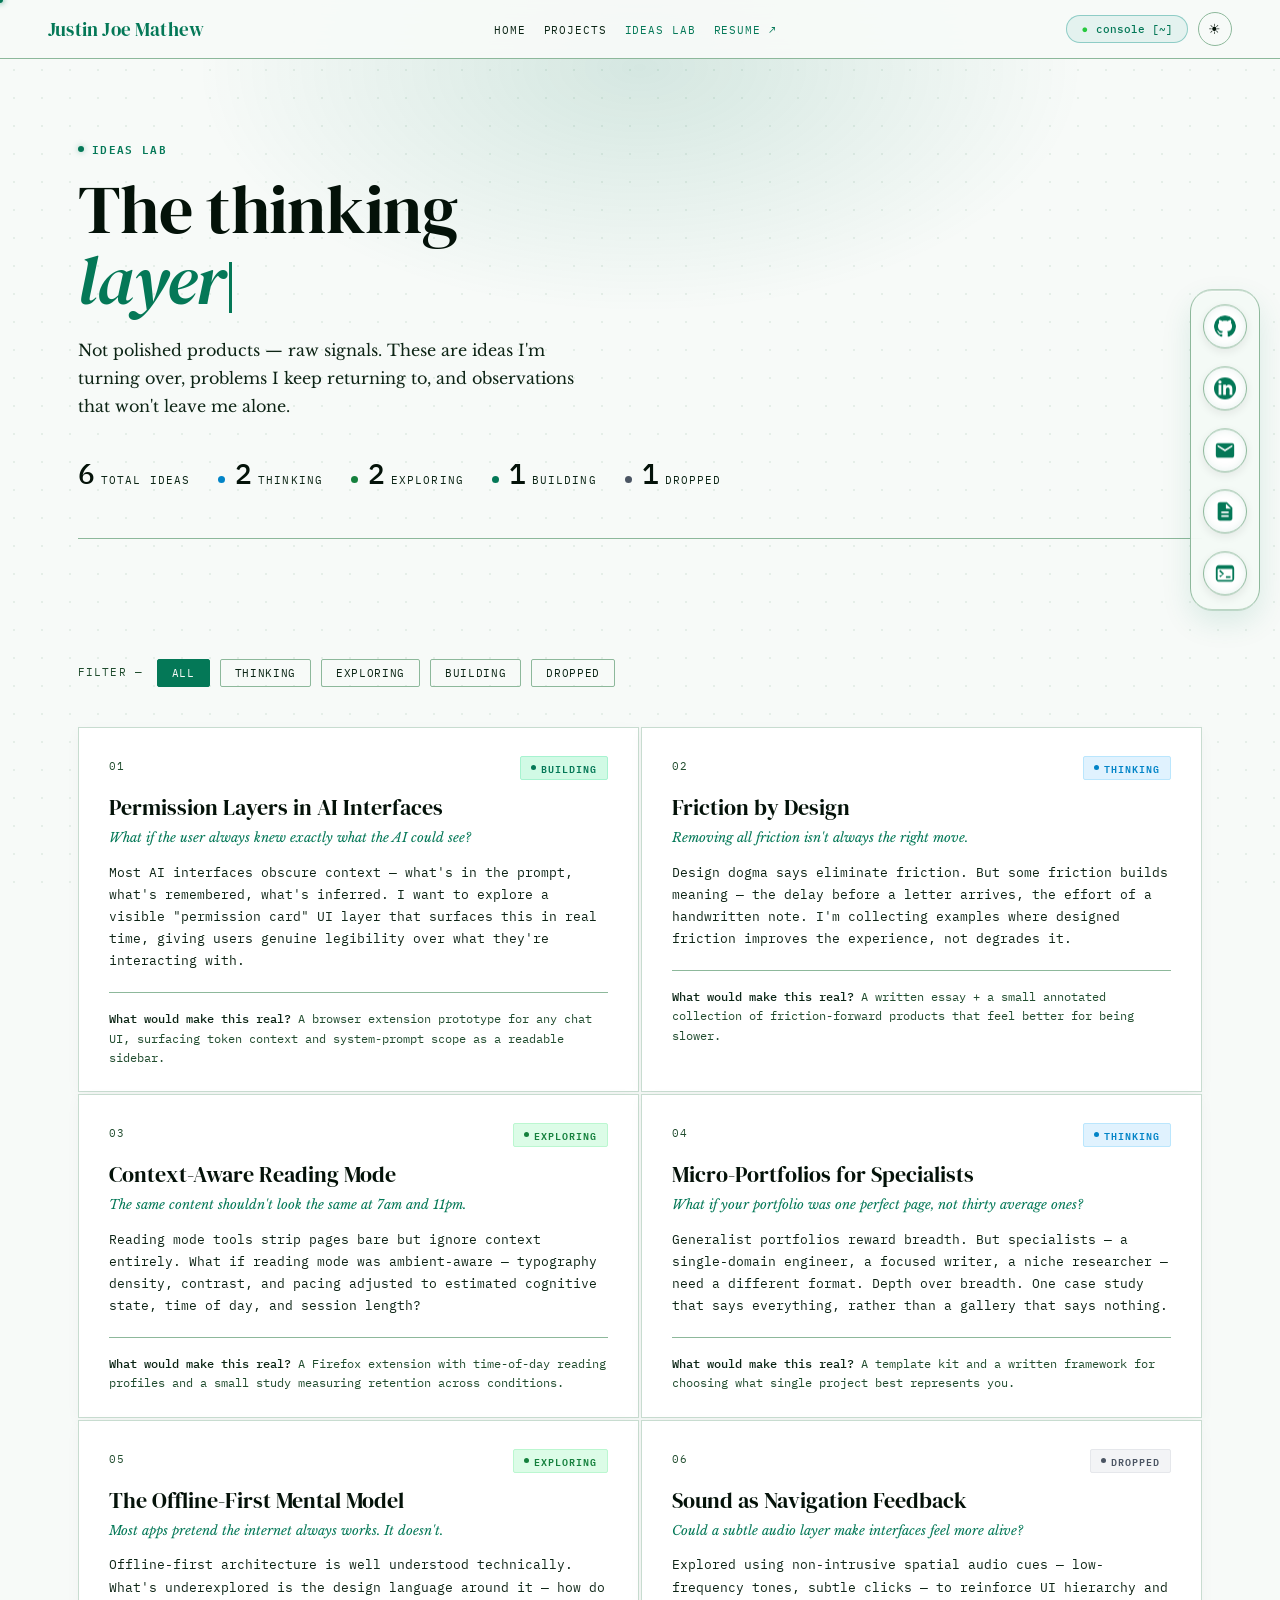
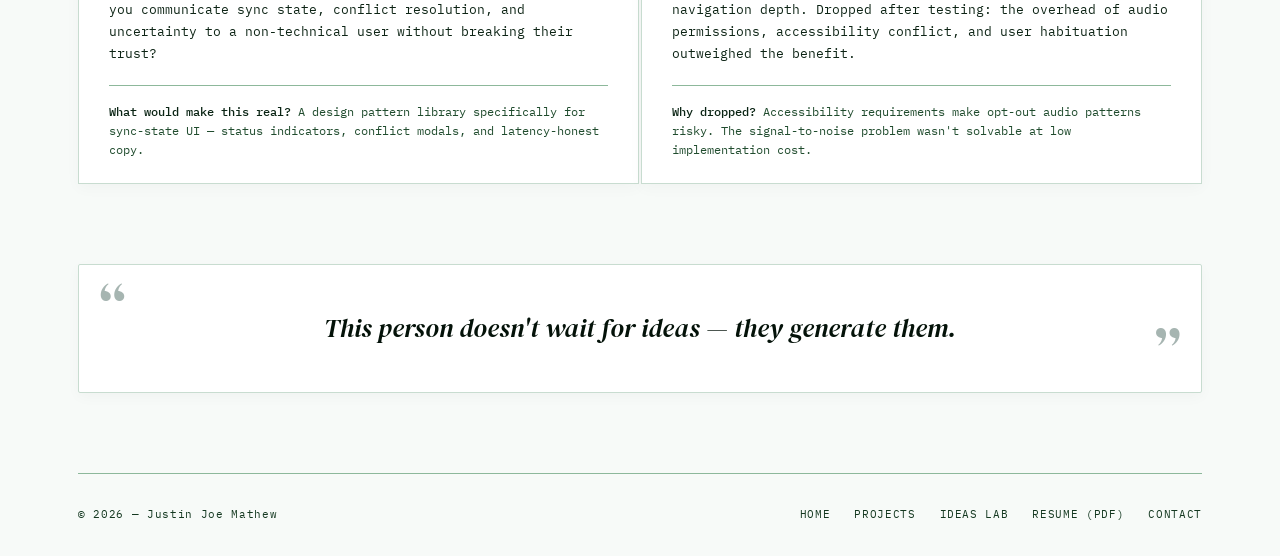
==== commit 9b5f4ce2: "feat: integrate 3D gyroscope loading animation and floating isometric quick links dock" ====
--- a/ideas-lab.html
+++ b/ideas-lab.html
@@ -267,6 +267,59 @@
     }
   })();
 </script>
+<!-- 2. FLOATING ISOMETRIC SOCIAL & QUICK LINKS DOCK (From Uiverse.io by MijailVillegas) -->
+<aside class="floating-iso-dock" aria-label="Quick Connect Dock">
+  <div class="iso-card">
+    <ul>
+      <li class="iso-pro">
+        <span></span><span></span><span></span>
+        <a href="https://github.com/jvstin47" target="_blank" rel="noopener noreferrer" aria-label="GitHub Profile">
+          <svg class="svg" viewBox="0 0 24 24" fill="currentColor">
+            <path d="M12 0C5.37 0 0 5.37 0 12c0 5.31 3.435 9.795 8.205 11.385.6.105.825-.255.825-.57 0-.285-.015-1.23-.015-2.235-3.015.555-3.795-.735-4.035-1.41-.135-.345-.72-1.41-1.23-1.695-.42-.225-1.02-.78-.015-.795.945-.015 1.62.87 1.845 1.23 1.08 1.815 2.805 1.305 3.495.99.105-.78.42-1.305.765-1.605-2.67-.3-5.46-1.335-5.46-5.925 0-1.305.465-2.385 1.23-3.225-.12-.3-.54-1.53.12-3.18 0 0 1.005-.315 3.3 1.23.96-.27 1.98-.405 3-.405s2.04.135 3 .405c2.295-1.56 3.3-1.23 3.3-1.23.66 1.65.24 2.88.12 3.18.765.84 1.23 1.905 1.23 3.225 0 4.605-2.805 5.625-5.475 5.925.435.375.81 1.095.81 2.22 0 1.605-.015 2.895-.015 3.3 0 .315.225.69.825.57A12.02 12.02 0 0024 12c0-6.63-5.37-12-12-12z"/>
+          </svg>
+        </a>
+        <div class="text">GitHub ↗</div>
+      </li>
+      <li class="iso-pro">
+        <span></span><span></span><span></span>
+        <a href="https://www.linkedin.com/in/jvstin47/" target="_blank" rel="noopener noreferrer" aria-label="LinkedIn Profile">
+          <svg class="svg" viewBox="0 0 24 24" fill="currentColor">
+            <path d="M19 0h-14c-2.761 0-5 2.239-5 5v14c0 2.761 2.239 5 5 5h14c2.762 0 5-2.239 5-5v-14c0-2.761-2.238-5-5-5zm-11 19h-3v-11h3v11zm-1.5-12.268c-.966 0-1.75-.79-1.75-1.764s.784-1.764 1.75-1.764 1.75.79 1.75 1.764-.783 1.764-1.75 1.764zm13.5 12.268h-3v-5.604c0-3.368-4-3.113-4 0v5.604h-3v-11h3v1.765c1.396-2.586 7-2.777 7 2.476v6.759z"/>
+          </svg>
+        </a>
+        <div class="text">LinkedIn ↗</div>
+      </li>
+      <li class="iso-pro">
+        <span></span><span></span><span></span>
+        <a href="mailto:jvstin47@gmail.com" aria-label="Send Email">
+          <svg class="svg" viewBox="0 0 24 24" fill="currentColor">
+            <path d="M20 4H4c-1.1 0-1.99.9-1.99 2L2 18c0 1.1.9 2 2 2h16c1.1 0 2-.9 2-2V6c0-1.1-.9-2-2-2zm0 4l-8 5-8-5V6l8 5 8-5v2z"/>
+          </svg>
+        </a>
+        <div class="text">Email Justin</div>
+      </li>
+      <li class="iso-pro">
+        <span></span><span></span><span></span>
+        <a href="Justin_Mathew_Resume.pdf" target="_blank" rel="noopener noreferrer" aria-label="View Resume PDF">
+          <svg class="svg" viewBox="0 0 24 24" fill="currentColor">
+            <path d="M14 2H6c-1.1 0-1.99.9-1.99 2L4 20c0 1.1.89 2 1.99 2H18c1.1 0 2-.9 2-2V8l-6-6zm2 16H8v-2h8v2zm0-4H8v-2h8v2zm-3-5V3.5L18.5 9H13z"/>
+          </svg>
+        </a>
+        <div class="text">Resume (PDF) ↗</div>
+      </li>
+      <li class="iso-pro">
+        <span></span><span></span><span></span>
+        <a href="#terminal" onclick="toggleTechTerminal(); return false;" aria-label="Open Interactive Terminal">
+          <svg class="svg" viewBox="0 0 24 24" fill="currentColor">
+            <path d="M20 19V7H4v12h16m0-16a2 2 0 0 1 2 2v14a2 2 0 0 1-2 2H4a2 2 0 0 1-2-2V5a2 2 0 0 1 2-2h16m-7 14v-2h5v2h-5m-3.42-4L5.57 9.58l1.41-1.42 4.01 4-4.01 4-1.41-1.41z"/>
+          </svg>
+        </a>
+        <div class="text">Terminal [~]</div>
+      </li>
+    </ul>
+  </div>
+</aside>
+
 <script src="interactive-trends.js"></script>
 </body>
 </html>
--- a/styles.css
+++ b/styles.css
@@ -1764,6 +1764,339 @@
   margin-bottom: 8px;
 }
 
+/* ── AVIONICS TELEMETRY & 3D GYROSCOPIC GIMBAL RETICLE ── */
+.drone-avionics-telemetry {
+  display: flex;
+  align-items: center;
+  justify-content: space-between;
+  gap: 28px;
+  background: rgba(4, 14, 8, 0.75);
+  border: 1px solid rgba(16, 185, 129, 0.25);
+  border-radius: 8px;
+  padding: 18px 24px;
+  margin: 18px 0;
+  position: relative;
+  overflow: hidden;
+  z-index: 2;
+}
+
+body.light .drone-avionics-telemetry {
+  background: #f4faf6;
+  border: 1.5px solid #8db89b;
+  box-shadow: 0 4px 16px rgba(4, 120, 87, 0.06);
+}
+
+.telemetry-info {
+  flex: 1;
+  display: flex;
+  flex-direction: column;
+  gap: 8px;
+}
+
+.telemetry-header {
+  display: flex;
+  align-items: center;
+  gap: 8px;
+}
+
+.telemetry-dot {
+  width: 7px;
+  height: 7px;
+  border-radius: 50%;
+  background: #10b981;
+  box-shadow: 0 0 8px #10b981;
+  animation: pulse 1.8s infinite;
+}
+
+body.light .telemetry-dot {
+  background: #047857;
+  box-shadow: 0 0 6px #047857;
+}
+
+.telemetry-title {
+  font-family: var(--font-mono);
+  font-size: 10px;
+  font-weight: 600;
+  letter-spacing: 0.12em;
+  text-transform: uppercase;
+  color: #34d399;
+}
+
+body.light .telemetry-title {
+  color: #047857;
+}
+
+.telemetry-desc {
+  font-size: 12px;
+  line-height: 1.5;
+  color: var(--sub);
+  margin: 0;
+}
+
+body.light .telemetry-desc {
+  color: #0a2414;
+}
+
+.telemetry-stats {
+  display: flex;
+  gap: 16px;
+  flex-wrap: wrap;
+  margin-top: 4px;
+}
+
+.tel-stat {
+  display: flex;
+  flex-direction: column;
+  gap: 2px;
+}
+
+.tel-label {
+  font-family: var(--font-mono);
+  font-size: 8.5px;
+  text-transform: uppercase;
+  color: #7da88f;
+  letter-spacing: 0.05em;
+}
+
+body.light .tel-label {
+  color: #355840;
+}
+
+.tel-val {
+  font-family: var(--font-mono);
+  font-size: 10px;
+  font-weight: 600;
+  color: #f4fbf6;
+}
+
+body.light .tel-val {
+  color: #041209;
+}
+
+/* 3D Gyroscopic Reticle Widget */
+.hero-interactive-reticle {
+  position: relative;
+  width: 175px;
+  height: 175px;
+  border-radius: 50%;
+  background: rgba(6, 16, 10, 0.85);
+  backdrop-filter: blur(14px);
+  -webkit-backdrop-filter: blur(14px);
+  border: 1.5px solid rgba(16, 185, 129, 0.4);
+  box-shadow: 0 16px 40px rgba(0, 0, 0, 0.6), 0 0 24px rgba(16, 185, 129, 0.15);
+  display: flex;
+  align-items: center;
+  justify-content: center;
+  cursor: pointer;
+  user-select: none;
+  flex-shrink: 0;
+  transition: transform 0.25s cubic-bezier(0.16, 1, 0.3, 1), box-shadow 0.25s ease;
+}
+
+.hero-interactive-reticle:hover {
+  transform: scale(1.03);
+  box-shadow: 0 20px 48px rgba(0, 0, 0, 0.7), 0 0 32px rgba(16, 185, 129, 0.25);
+}
+
+body.light .hero-interactive-reticle {
+  background: rgba(255, 255, 255, 0.95);
+  border: 1.5px solid #8db89b;
+  box-shadow: 0 12px 30px -4px rgba(4, 120, 87, 0.12), 0 0 16px rgba(4, 120, 87, 0.08), inset 0 1px 0 #ffffff;
+}
+
+body.light .hero-interactive-reticle:hover {
+  border-color: #047857;
+  box-shadow: 0 16px 36px -4px rgba(4, 120, 87, 0.2), 0 0 20px rgba(4, 120, 87, 0.12);
+}
+
+.reticle-outer-ring {
+  position: absolute;
+  inset: 8px;
+  border: 1px dashed rgba(16, 185, 129, 0.3);
+  border-radius: 50%;
+  pointer-events: none;
+}
+
+body.light .reticle-outer-ring {
+  border-color: rgba(4, 120, 87, 0.35);
+}
+
+.reticle-tick {
+  position: absolute;
+  font-family: var(--font-mono);
+  font-size: 7.5px;
+  color: #34d399;
+  letter-spacing: 0.05em;
+  font-weight: 600;
+}
+
+body.light .reticle-tick {
+  color: #047857;
+}
+
+.reticle-tick.t-0   { top: 2px; left: 50%; transform: translateX(-50%); }
+.reticle-tick.t-90  { right: 2px; top: 50%; transform: translateY(-50%); }
+.reticle-tick.t-180 { bottom: 2px; left: 50%; transform: translateX(-50%); }
+.reticle-tick.t-270 { left: 2px; top: 50%; transform: translateY(-50%); }
+
+.reticle-gimbal {
+  position: relative;
+  width: 115px;
+  height: 115px;
+  border-radius: 50%;
+  border: 1px solid rgba(45, 212, 191, 0.45);
+  display: flex;
+  align-items: center;
+  justify-content: center;
+  transform-style: preserve-3d;
+  transition: transform 0.08s ease-out;
+}
+
+body.light .reticle-gimbal {
+  border-color: rgba(4, 120, 87, 0.4);
+}
+
+.reticle-crosshair {
+  position: absolute;
+  background: rgba(45, 212, 191, 0.25);
+  pointer-events: none;
+}
+
+body.light .reticle-crosshair {
+  background: rgba(4, 120, 87, 0.25);
+}
+
+.reticle-crosshair.ch-x {
+  width: 100%;
+  height: 1px;
+}
+
+.reticle-crosshair.ch-y {
+  width: 1px;
+  height: 100%;
+}
+
+.reticle-compass-needle {
+  position: absolute;
+  width: 2px;
+  height: 52px;
+  background: linear-gradient(to top, transparent, #2dd4bf);
+  transform-origin: center center;
+  pointer-events: none;
+}
+
+body.light .reticle-compass-needle {
+  background: linear-gradient(to top, transparent, #047857);
+}
+
+.reticle-compass-needle::after {
+  content: '';
+  position: absolute;
+  top: 0;
+  left: -2.5px;
+  width: 7px;
+  height: 7px;
+  background: #34d399;
+  clip-path: polygon(50% 0%, 0% 100%, 100% 100%);
+}
+
+body.light .reticle-compass-needle::after {
+  background: #047857;
+}
+
+.reticle-center-core {
+  width: 8px;
+  height: 8px;
+  border-radius: 50%;
+  background: #34d399;
+  box-shadow: 0 0 10px #34d399;
+  z-index: 2;
+}
+
+body.light .reticle-center-core {
+  background: #047857;
+  box-shadow: 0 0 8px rgba(4, 120, 87, 0.5);
+}
+
+.reticle-pulse-ring {
+  position: absolute;
+  width: 26px;
+  height: 26px;
+  border-radius: 50%;
+  border: 1px solid #10b981;
+  animation: reticlePulse 2s cubic-bezier(0.16, 1, 0.3, 1) infinite;
+  pointer-events: none;
+}
+
+body.light .reticle-pulse-ring {
+  border-color: #047857;
+}
+
+@keyframes reticlePulse {
+  0% { transform: scale(0.6); opacity: 0.9; }
+  100% { transform: scale(2.2); opacity: 0; }
+}
+
+.reticle-readout {
+  position: absolute;
+  bottom: -28px;
+  left: 50%;
+  transform: translateX(-50%);
+  white-space: nowrap;
+  text-align: center;
+  font-family: var(--font-mono);
+  font-size: 8.5px;
+  color: #94a3b8;
+  display: flex;
+  flex-direction: column;
+  gap: 2px;
+  pointer-events: none;
+}
+
+body.light .reticle-readout {
+  color: #24442e;
+}
+
+.reticle-readout-line {
+  display: flex;
+  align-items: center;
+  justify-content: center;
+  gap: 4px;
+  font-weight: 600;
+  letter-spacing: 0.08em;
+  color: #34d399;
+}
+
+body.light .reticle-readout-line {
+  color: #047857;
+}
+
+.reticle-status-dot {
+  width: 5px;
+  height: 5px;
+  border-radius: 50%;
+  background: #10b981;
+  box-shadow: 0 0 6px #10b981;
+}
+
+body.light .reticle-status-dot {
+  background: #047857;
+}
+
+.reticle-coords {
+  font-size: 8px;
+  letter-spacing: 0.04em;
+  opacity: 0.85;
+}
+
+@media (max-width: 768px) {
+  .drone-avionics-telemetry {
+    flex-direction: column-reverse;
+    align-items: center;
+    padding-bottom: 34px;
+  }
+}
+
 /* ──────────────────────────────────────────────────────────────
    ADVANCED INTERACTION SYSTEM SUITE
    1. Cross-Window Kinetic Elasticity
@@ -2312,3 +2645,392 @@
     margin-bottom: 24px;
   }
 }
+
+/* ──────────────────────────────────────────────────────────────
+   1. CYBERNETIC SYSTEM PRELOADER & HOLOGRAPHIC GYRO
+   From Uiverse.io by Nawsome
+   ────────────────────────────────────────────────────────────── */
+.site-preloader {
+  position: fixed;
+  inset: 0;
+  width: 100vw;
+  height: 100vh;
+  background: radial-gradient(circle at center, #0a1811 0%, #040906 70%, #020503 100%);
+  z-index: 999999;
+  display: flex;
+  align-items: center;
+  justify-content: center;
+  flex-direction: column;
+  transition: opacity 0.5s cubic-bezier(0.16, 1, 0.3, 1), visibility 0.5s ease;
+  user-select: none;
+  cursor: pointer;
+}
+
+body.light .site-preloader {
+  background: radial-gradient(circle at center, #edf8f2 0%, #e1f0e7 70%, #d4e8dc 100%);
+}
+
+.site-preloader.fade-out {
+  opacity: 0;
+  visibility: hidden;
+  pointer-events: none;
+}
+
+.preloader-content {
+  display: flex;
+  flex-direction: column;
+  align-items: center;
+  justify-content: center;
+  gap: 22px;
+}
+
+/* From Uiverse.io by Nawsome */
+.svg-frame {
+  position: relative;
+  width: 240px;
+  height: 240px;
+  transform-style: preserve-3d;
+  display: flex;
+  justify-content: center;
+  align-items: center;
+  transition: transform 0.4s ease;
+}
+
+.svg-frame svg {
+  position: absolute;
+  transition: .5s cubic-bezier(0.16, 1, 0.3, 1);
+  z-index: calc(1 - (0.2 * var(--j)));
+  transform-origin: center;
+  width: 260px;
+  height: 260px;
+  fill: none;
+  filter: drop-shadow(0 0 10px rgba(0, 255, 255, 0.45));
+}
+
+body.light .svg-frame svg {
+  filter: drop-shadow(0 0 8px rgba(4, 120, 87, 0.35));
+}
+
+.svg-frame:hover svg,
+.svg-frame.active-tilt svg {
+  transform: rotate(-80deg) skew(30deg) translateX(calc(45px * var(--i))) translateY(calc(-35px * var(--i)));
+}
+
+.svg-frame svg #center {
+  transition: .5s;
+  transform-origin: center;
+}
+
+.svg-frame:hover svg #center,
+.svg-frame.active-tilt svg #center {
+  transform: rotate(-30deg) translateX(45px) translateY(-3px);
+}
+
+#out2 {
+  animation: rotate16 7s ease-in-out infinite alternate;
+  transform-origin: center;
+}
+
+#out3 {
+  animation: rotate16 3s ease-in-out infinite alternate;
+  transform-origin: center;
+  stroke: #ff0;
+  filter: drop-shadow(0 0 8px rgba(255, 255, 0, 0.6));
+}
+
+body.light #out3 {
+  stroke: #047857;
+  filter: drop-shadow(0 0 6px rgba(4, 120, 87, 0.5));
+}
+
+#inner3,
+#inner1 {
+  animation: rotate16 4s ease-in-out infinite alternate;
+  transform-origin: center;
+}
+
+#center1 {
+  fill: #ff0;
+  animation: rotate16 2s ease-in-out infinite alternate;
+  transform-origin: center;
+  filter: drop-shadow(0 0 12px rgba(255, 255, 0, 0.8));
+}
+
+body.light #center1 {
+  fill: #047857;
+  filter: drop-shadow(0 0 8px rgba(4, 120, 87, 0.6));
+}
+
+body.light .svg-frame svg [fill="#00FFFF"] {
+  fill: #047857 !important;
+}
+
+body.light .svg-frame svg [stroke="#00FFFF"] {
+  stroke: #047857 !important;
+}
+
+@keyframes rotate16 {
+  to {
+    transform: rotate(360deg);
+  }
+}
+
+.preloader-telemetry {
+  display: flex;
+  flex-direction: column;
+  align-items: center;
+  gap: 10px;
+  width: 320px;
+  max-width: 90vw;
+  font-family: var(--font-mono);
+}
+
+.preloader-status-line {
+  display: flex;
+  align-items: center;
+  gap: 8px;
+  font-size: 10.5px;
+  letter-spacing: 0.12em;
+  color: #34d399;
+  font-weight: 600;
+  text-transform: uppercase;
+}
+
+body.light .preloader-status-line {
+  color: #047857;
+}
+
+.preloader-pulse-dot {
+  width: 6px;
+  height: 6px;
+  border-radius: 50%;
+  background: #00ffff;
+  box-shadow: 0 0 10px #00ffff;
+  animation: pulse 1.4s infinite;
+}
+
+body.light .preloader-pulse-dot {
+  background: #047857;
+  box-shadow: 0 0 8px #047857;
+}
+
+.preloader-progress-wrap {
+  width: 100%;
+  height: 3px;
+  background: rgba(16, 185, 129, 0.18);
+  border-radius: 3px;
+  overflow: hidden;
+  position: relative;
+}
+
+body.light .preloader-progress-wrap {
+  background: rgba(4, 120, 87, 0.18);
+}
+
+.preloader-bar {
+  height: 100%;
+  width: 0%;
+  background: linear-gradient(90deg, #10b981, #00ffff, #ff0);
+  box-shadow: 0 0 12px #00ffff;
+  transition: width 0.12s ease-out;
+}
+
+body.light .preloader-bar {
+  background: linear-gradient(90deg, #10b981, #047857);
+  box-shadow: 0 0 8px #047857;
+}
+
+.preloader-meta {
+  width: 100%;
+  display: flex;
+  justify-content: space-between;
+  font-size: 9px;
+  color: #94a3b8;
+  letter-spacing: 0.06em;
+}
+
+body.light .preloader-meta {
+  color: #24442e;
+}
+
+.preloader-skip-hint {
+  font-size: 9px;
+  letter-spacing: 0.14em;
+  color: #64748b;
+  margin-top: 2px;
+  animation: pulse 2s infinite;
+}
+
+body.light .preloader-skip-hint {
+  color: #4b6b55;
+}
+
+/* ──────────────────────────────────────────────────────────────
+   2. FLOATING ISOMETRIC SOCIAL & QUICK LINKS DOCK
+   From Uiverse.io by MijailVillegas
+   ────────────────────────────────────────────────────────────── */
+.floating-iso-dock {
+  position: fixed;
+  right: 20px;
+  top: 50%;
+  transform: translateY(-50%);
+  z-index: 999;
+}
+
+.floating-iso-dock .iso-card {
+  max-width: fit-content;
+  border-radius: 22px;
+  display: flex;
+  flex-direction: column;
+  align-content: center;
+  justify-content: center;
+  gap: 0.8rem;
+  backdrop-filter: blur(16px);
+  -webkit-backdrop-filter: blur(16px);
+  background: rgba(4, 14, 8, 0.76);
+  border: 1px solid rgba(16, 185, 129, 0.25);
+  box-shadow: 0 12px 36px rgba(0, 0, 0, 0.5),
+              inset 0 0 16px rgba(16, 185, 129, 0.08);
+  transition: all 0.4s cubic-bezier(0.16, 1, 0.3, 1);
+  padding: 8px 4px;
+}
+
+body.light .floating-iso-dock .iso-card {
+  background: rgba(244, 250, 246, 0.92);
+  border: 1.5px solid #8db89b;
+  box-shadow: 0 12px 30px rgba(4, 120, 87, 0.12),
+              inset 0 1px 0 #ffffff;
+}
+
+.floating-iso-dock ul {
+  padding: 0.4rem 0.5rem;
+  display: flex;
+  list-style: none;
+  gap: 1.1rem;
+  align-items: center;
+  justify-content: center;
+  flex-direction: column;
+  margin: 0;
+}
+
+.floating-iso-dock ul li {
+  cursor: pointer;
+  position: relative;
+  display: flex;
+  align-items: center;
+  justify-content: center;
+}
+
+.floating-iso-dock .svg {
+  transition: all 0.35s cubic-bezier(0.16, 1, 0.3, 1);
+  padding: 10px;
+  height: 44px;
+  width: 44px;
+  border-radius: 50%;
+  color: #34d399;
+  fill: currentColor;
+  background: rgba(6, 20, 12, 0.88);
+  border: 1px solid rgba(16, 185, 129, 0.3);
+  box-shadow: inset 0 0 12px rgba(16, 185, 129, 0.22), 0 4px 10px rgba(0, 0, 0, 0.4);
+  display: flex;
+  align-items: center;
+  justify-content: center;
+  box-sizing: border-box;
+}
+
+body.light .floating-iso-dock .svg {
+  color: #047857;
+  background: #ffffff;
+  border: 1px solid #8db89b;
+  box-shadow: inset 0 0 8px rgba(4, 120, 87, 0.1), 0 3px 8px rgba(0, 0, 0, 0.08);
+}
+
+.floating-iso-dock .text {
+  opacity: 0;
+  pointer-events: none;
+  border-radius: 6px;
+  padding: 5px 10px;
+  transition: all 0.3s cubic-bezier(0.16, 1, 0.3, 1);
+  color: #f4fbf6;
+  font-family: var(--font-mono);
+  font-size: 11px;
+  letter-spacing: 0.05em;
+  background: rgba(4, 16, 9, 0.94);
+  border: 1px solid rgba(16, 185, 129, 0.35);
+  position: absolute;
+  right: calc(100% + 14px);
+  white-space: nowrap;
+  z-index: 9999;
+  box-shadow: 0 4px 14px rgba(0, 0, 0, 0.4), inset 0 0 8px rgba(16, 185, 129, 0.15);
+  transform: translateX(10px) skew(4deg);
+}
+
+body.light .floating-iso-dock .text {
+  color: #041209;
+  background: #ffffff;
+  border: 1.5px solid #047857;
+  box-shadow: 0 4px 14px rgba(4, 120, 87, 0.15);
+}
+
+/* Isometric projection hover */
+.iso-pro {
+  transition: 0.4s cubic-bezier(0.16, 1, 0.3, 1);
+}
+
+.iso-pro:hover a > .svg {
+  transform: translate(-6px, -6px);
+  color: #00ffff;
+  border-color: #00ffff;
+  box-shadow: inset 0 0 16px rgba(0, 255, 255, 0.4), 0 8px 18px rgba(0, 0, 0, 0.5);
+}
+
+body.light .iso-pro:hover a > .svg {
+  color: #047857;
+  border-color: #047857;
+  box-shadow: inset 0 0 12px rgba(4, 120, 87, 0.2), 0 6px 14px rgba(4, 120, 87, 0.15);
+}
+
+.iso-pro:hover .text {
+  opacity: 1;
+  transform: translateX(0) skew(0deg);
+}
+
+.iso-pro span {
+  opacity: 0;
+  position: absolute;
+  border-radius: 50%;
+  transition: all 0.3s cubic-bezier(0.16, 1, 0.3, 1);
+  height: 44px;
+  width: 44px;
+  pointer-events: none;
+  border: 1px solid #10b981;
+}
+
+body.light .iso-pro span {
+  border-color: #047857;
+}
+
+.iso-pro:hover span {
+  opacity: 1;
+}
+
+.iso-pro:hover span:nth-child(1) {
+  opacity: 0.25;
+  transform: translate(-2px, -2px);
+}
+
+.iso-pro:hover span:nth-child(2) {
+  opacity: 0.5;
+  transform: translate(-4px, -4px);
+}
+
+.iso-pro:hover span:nth-child(3) {
+  opacity: 0.75;
+  transform: translate(-6px, -6px);
+}
+
+@media (max-width: 900px) {
+  .floating-iso-dock {
+    display: none;
+  }
+}
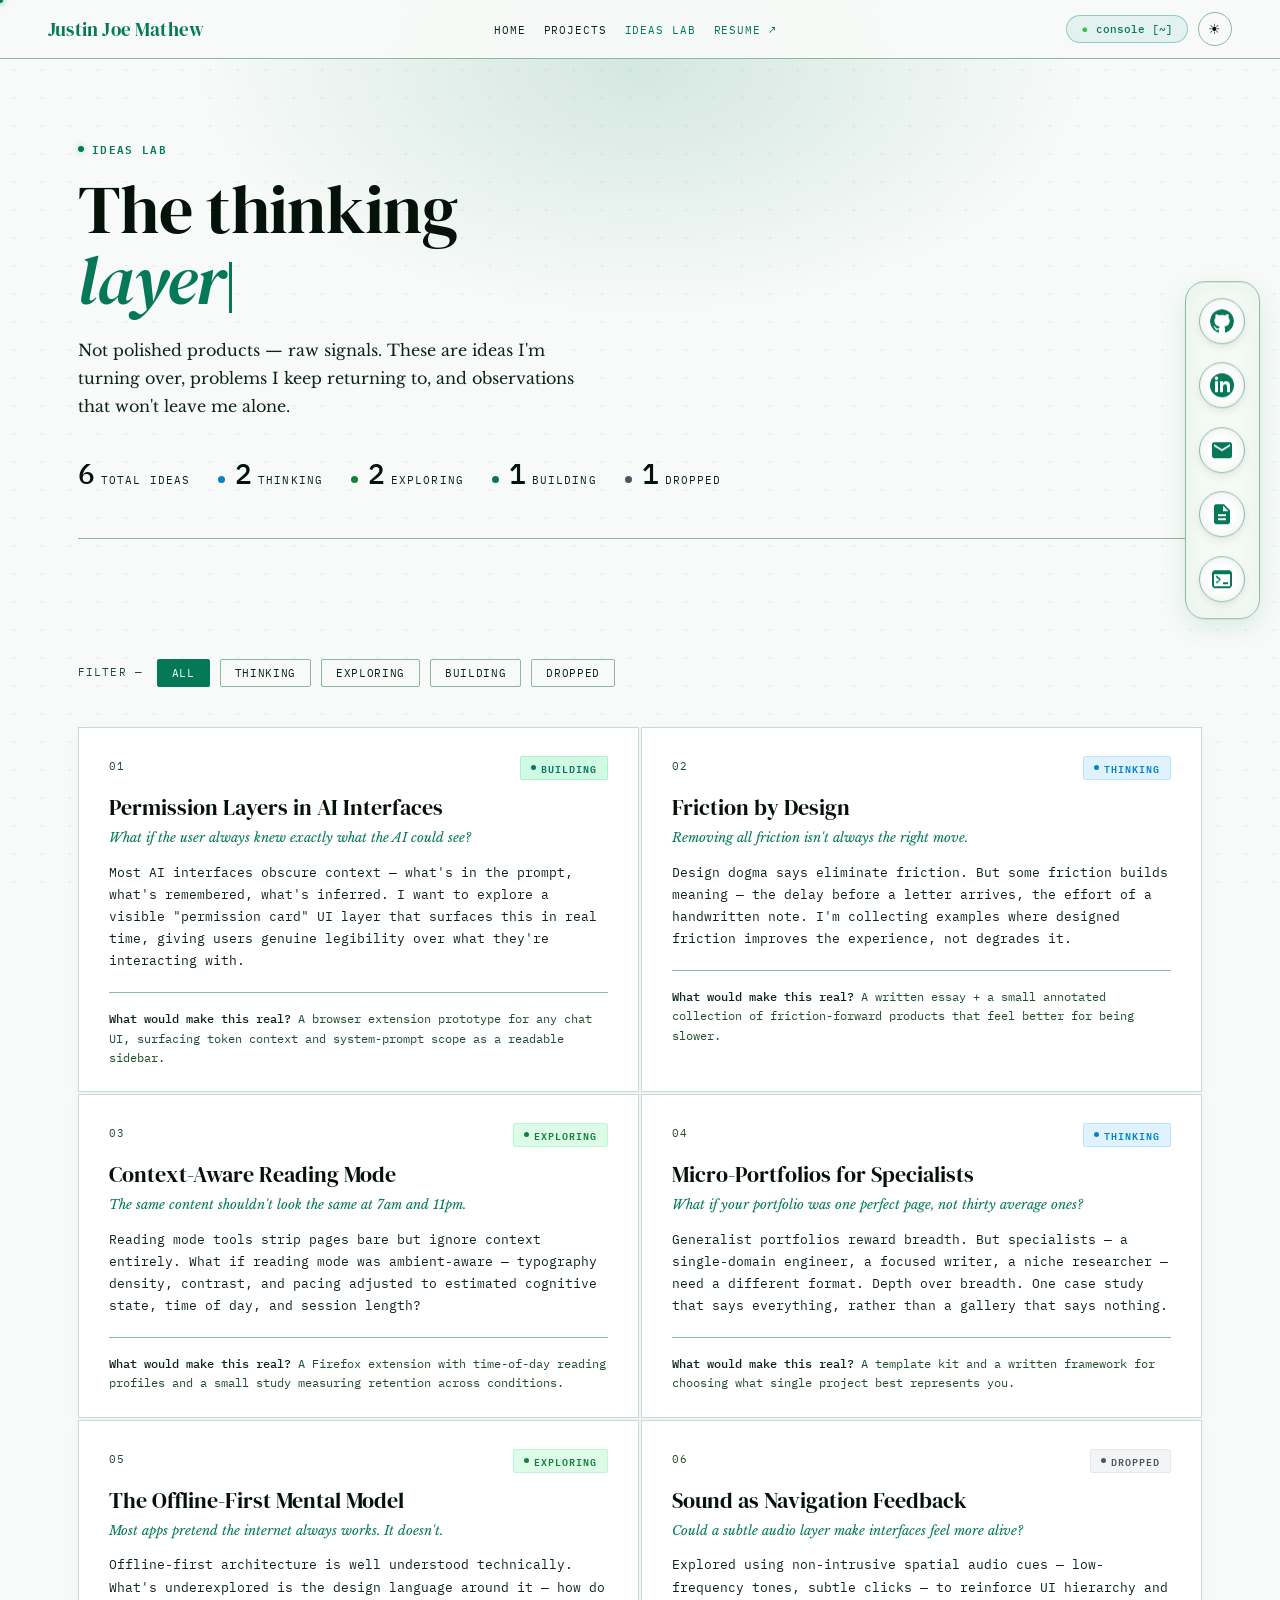
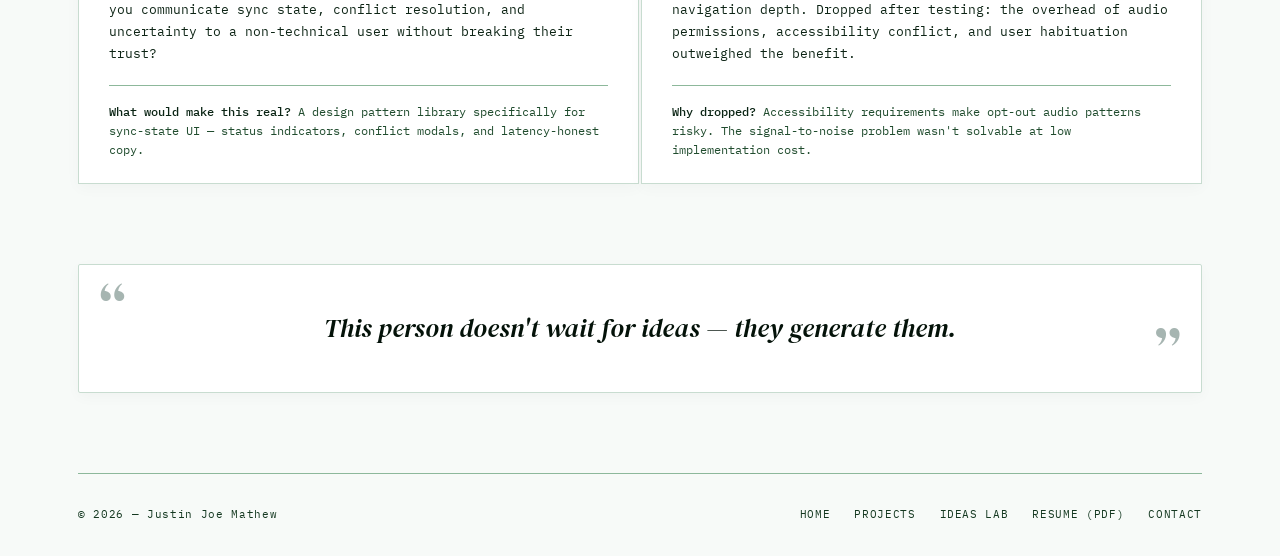
==== commit 304159bd: "style: refine 3D isometric displacement and glassmorphic glow for floating dock" ====
--- a/ideas-lab.html
+++ b/ideas-lab.html
@@ -269,7 +269,7 @@
 </script>
 <!-- 2. FLOATING ISOMETRIC SOCIAL & QUICK LINKS DOCK (From Uiverse.io by MijailVillegas) -->
 <aside class="floating-iso-dock" aria-label="Quick Connect Dock">
-  <div class="iso-card">
+  <div class="card iso-card">
     <ul>
       <li class="iso-pro">
         <span></span><span></span><span></span>
--- a/styles.css
+++ b/styles.css
@@ -2877,9 +2877,10 @@
   z-index: 999;
 }
 
-.floating-iso-dock .iso-card {
+.floating-iso-dock .iso-card,
+.floating-iso-dock .card {
   max-width: fit-content;
-  border-radius: 22px;
+  border-radius: 20px;
   display: flex;
   flex-direction: column;
   align-content: center;
@@ -2887,26 +2888,51 @@
   gap: 0.8rem;
   backdrop-filter: blur(16px);
   -webkit-backdrop-filter: blur(16px);
-  background: rgba(4, 14, 8, 0.76);
-  border: 1px solid rgba(16, 185, 129, 0.25);
-  box-shadow: 0 12px 36px rgba(0, 0, 0, 0.5),
-              inset 0 0 16px rgba(16, 185, 129, 0.08);
+  background: rgba(4, 14, 8, 0.78);
+  border: 1px solid rgba(16, 185, 129, 0.28);
+  box-shadow: 
+    inset 0 0 20px rgba(16, 185, 129, 0.12),
+    inset 0 0 5px rgba(255, 255, 255, 0.15),
+    0 10px 30px rgba(0, 0, 0, 0.5);
   transition: all 0.4s cubic-bezier(0.16, 1, 0.3, 1);
   padding: 8px 4px;
 }
 
-body.light .floating-iso-dock .iso-card {
-  background: rgba(244, 250, 246, 0.92);
+.floating-iso-dock .iso-card:hover,
+.floating-iso-dock .card:hover {
+  background: rgba(6, 20, 12, 0.9);
+  border-color: rgba(16, 185, 129, 0.45);
+  box-shadow: 
+    inset 0 0 24px rgba(16, 185, 129, 0.2),
+    inset 0 0 8px rgba(255, 255, 255, 0.22),
+    0 14px 36px rgba(0, 0, 0, 0.65);
+}
+
+body.light .floating-iso-dock .iso-card,
+body.light .floating-iso-dock .card {
+  background: rgba(244, 250, 246, 0.94);
   border: 1.5px solid #8db89b;
-  box-shadow: 0 12px 30px rgba(4, 120, 87, 0.12),
-              inset 0 1px 0 #ffffff;
+  box-shadow: 
+    inset 0 0 20px rgba(4, 120, 87, 0.08),
+    inset 0 0 5px rgba(255, 255, 255, 0.9),
+    0 8px 24px rgba(4, 120, 87, 0.12);
+}
+
+body.light .floating-iso-dock .iso-card:hover,
+body.light .floating-iso-dock .card:hover {
+  background: #ffffff;
+  border-color: #047857;
+  box-shadow: 
+    inset 0 0 20px rgba(4, 120, 87, 0.14),
+    inset 0 0 5px #ffffff,
+    0 12px 28px rgba(4, 120, 87, 0.18);
 }
 
 .floating-iso-dock ul {
-  padding: 0.4rem 0.5rem;
+  padding: 0.5rem 0.6rem;
   display: flex;
   list-style: none;
-  gap: 1.1rem;
+  gap: 1.15rem;
   align-items: center;
   justify-content: center;
   flex-direction: column;
@@ -2924,14 +2950,17 @@
 .floating-iso-dock .svg {
   transition: all 0.35s cubic-bezier(0.16, 1, 0.3, 1);
   padding: 10px;
-  height: 44px;
-  width: 44px;
+  height: 46px;
+  width: 46px;
   border-radius: 50%;
   color: #34d399;
   fill: currentColor;
-  background: rgba(6, 20, 12, 0.88);
-  border: 1px solid rgba(16, 185, 129, 0.3);
-  box-shadow: inset 0 0 12px rgba(16, 185, 129, 0.22), 0 4px 10px rgba(0, 0, 0, 0.4);
+  background: rgba(6, 20, 12, 0.92);
+  border: 1px solid rgba(16, 185, 129, 0.35);
+  box-shadow: 
+    inset 0 0 16px rgba(16, 185, 129, 0.25),
+    inset 0 0 5px rgba(255, 255, 255, 0.2),
+    0 4px 12px rgba(0, 0, 0, 0.45);
   display: flex;
   align-items: center;
   justify-content: center;
@@ -2942,72 +2971,94 @@
   color: #047857;
   background: #ffffff;
   border: 1px solid #8db89b;
-  box-shadow: inset 0 0 8px rgba(4, 120, 87, 0.1), 0 3px 8px rgba(0, 0, 0, 0.08);
+  box-shadow: 
+    inset 0 0 12px rgba(4, 120, 87, 0.1),
+    inset 0 0 5px rgba(255, 255, 255, 0.9),
+    0 3px 8px rgba(0, 0, 0, 0.08);
 }
 
 .floating-iso-dock .text {
   opacity: 0;
   pointer-events: none;
   border-radius: 6px;
-  padding: 5px 10px;
+  padding: 5px 11px;
   transition: all 0.3s cubic-bezier(0.16, 1, 0.3, 1);
   color: #f4fbf6;
   font-family: var(--font-mono);
   font-size: 11px;
   letter-spacing: 0.05em;
-  background: rgba(4, 16, 9, 0.94);
-  border: 1px solid rgba(16, 185, 129, 0.35);
+  background: rgba(4, 16, 9, 0.95);
+  border: 1px solid rgba(16, 185, 129, 0.4);
   position: absolute;
   right: calc(100% + 14px);
   white-space: nowrap;
   z-index: 9999;
-  box-shadow: 0 4px 14px rgba(0, 0, 0, 0.4), inset 0 0 8px rgba(16, 185, 129, 0.15);
-  transform: translateX(10px) skew(4deg);
+  box-shadow: 
+    -4px 0 12px rgba(0, 0, 0, 0.4),
+    inset 0 0 10px rgba(16, 185, 129, 0.18);
+  transform: translateX(12px) skew(4deg);
 }
 
 body.light .floating-iso-dock .text {
   color: #041209;
   background: #ffffff;
   border: 1.5px solid #047857;
-  box-shadow: 0 4px 14px rgba(4, 120, 87, 0.15);
-}
-
-/* Isometric projection hover */
+  box-shadow: 
+    -4px 0 12px rgba(4, 120, 87, 0.12),
+    inset 0 0 8px rgba(4, 120, 87, 0.08);
+}
+
+/* Isometric projection hover physics (Uiverse MijailVillegas) */
 .iso-pro {
-  transition: 0.4s cubic-bezier(0.16, 1, 0.3, 1);
+  transition: 0.45s cubic-bezier(0.16, 1, 0.3, 1);
+  position: relative;
 }
 
 .iso-pro:hover a > .svg {
-  transform: translate(-6px, -6px);
+  transform: translate(-10px, -10px);
   color: #00ffff;
   border-color: #00ffff;
-  box-shadow: inset 0 0 16px rgba(0, 255, 255, 0.4), 0 8px 18px rgba(0, 0, 0, 0.5);
+  box-shadow: 
+    inset 0 0 20px rgba(0, 255, 255, 0.45),
+    inset 0 0 6px rgba(255, 255, 255, 0.6),
+    0 10px 22px rgba(0, 0, 0, 0.55);
 }
 
 body.light .iso-pro:hover a > .svg {
   color: #047857;
   border-color: #047857;
-  box-shadow: inset 0 0 12px rgba(4, 120, 87, 0.2), 0 6px 14px rgba(4, 120, 87, 0.15);
+  box-shadow: 
+    inset 0 0 16px rgba(4, 120, 87, 0.25),
+    inset 0 0 6px #ffffff,
+    0 8px 18px rgba(4, 120, 87, 0.18);
 }
 
 .iso-pro:hover .text {
   opacity: 1;
-  transform: translateX(0) skew(0deg);
+  transform: translateX(0) skew(-4deg);
 }
 
 .iso-pro span {
   opacity: 0;
   position: absolute;
   border-radius: 50%;
-  transition: all 0.3s cubic-bezier(0.16, 1, 0.3, 1);
-  height: 44px;
-  width: 44px;
+  transition: all 0.35s cubic-bezier(0.16, 1, 0.3, 1);
+  height: 46px;
+  width: 46px;
   pointer-events: none;
   border: 1px solid #10b981;
+  box-shadow: 
+    inset 0 0 16px rgba(16, 185, 129, 0.35),
+    inset 0 0 5px rgba(255, 255, 255, 0.4),
+    0 4px 8px rgba(0, 0, 0, 0.25);
 }
 
 body.light .iso-pro span {
   border-color: #047857;
+  box-shadow: 
+    inset 0 0 12px rgba(4, 120, 87, 0.2),
+    inset 0 0 4px rgba(255, 255, 255, 0.7),
+    0 3px 6px rgba(4, 120, 87, 0.1);
 }
 
 .iso-pro:hover span {
@@ -3016,17 +3067,17 @@
 
 .iso-pro:hover span:nth-child(1) {
   opacity: 0.25;
-  transform: translate(-2px, -2px);
+  transform: translate(-3px, -3px);
 }
 
 .iso-pro:hover span:nth-child(2) {
   opacity: 0.5;
-  transform: translate(-4px, -4px);
+  transform: translate(-6px, -6px);
 }
 
 .iso-pro:hover span:nth-child(3) {
   opacity: 0.75;
-  transform: translate(-6px, -6px);
+  transform: translate(-9px, -9px);
 }
 
 @media (max-width: 900px) {
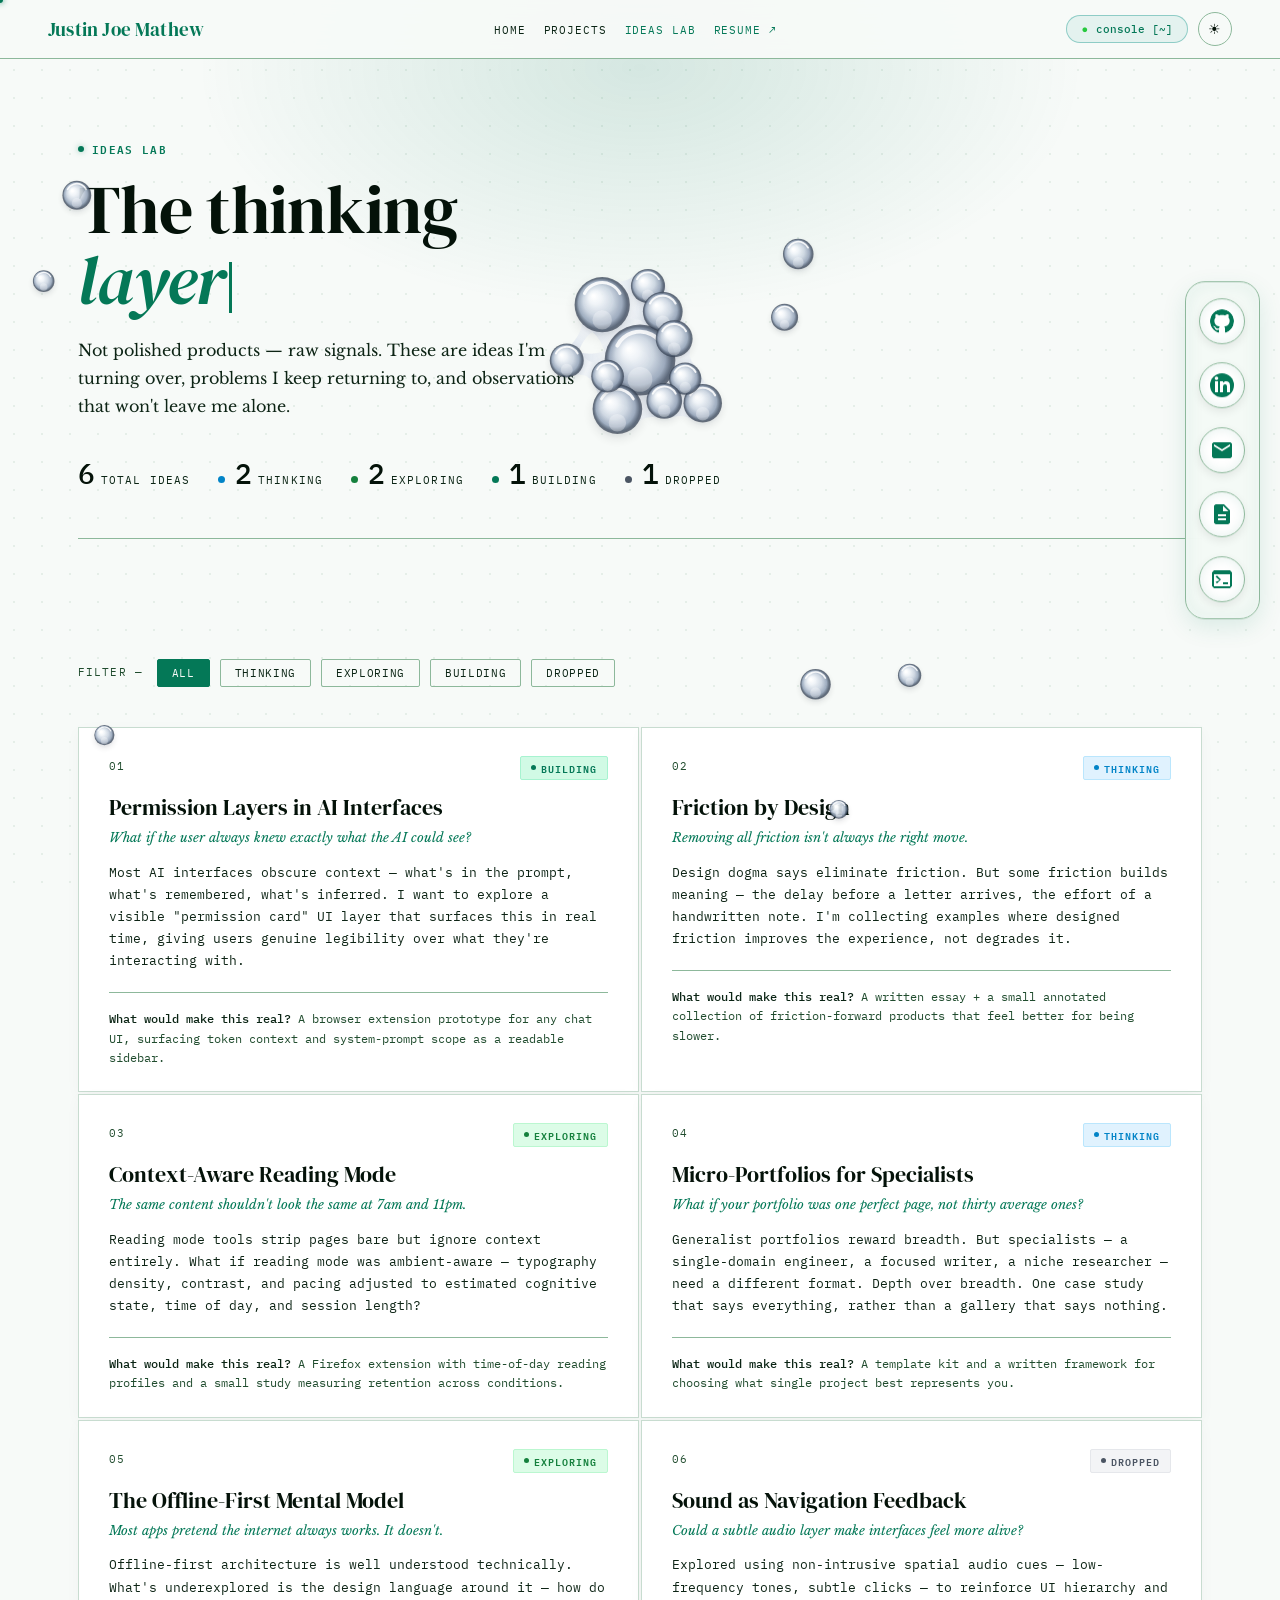
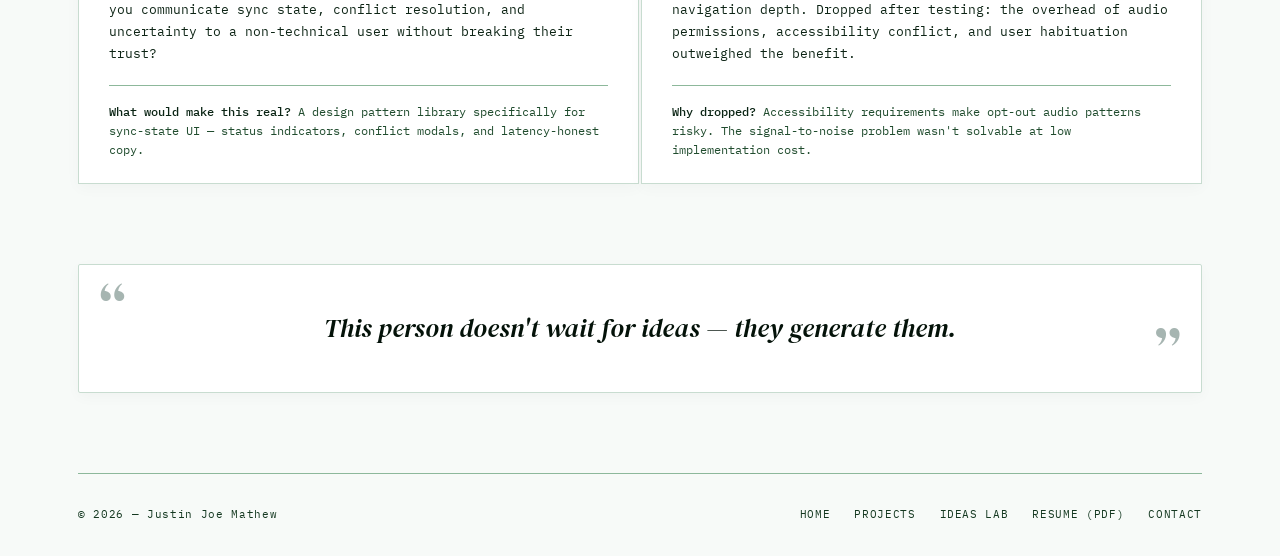
==== commit a54c6e14: "feat: make liquid mercury bubble follow cursor throughout the entire viewport across all pages in li" ====
--- a/ideas-lab.html
+++ b/ideas-lab.html
@@ -320,6 +320,9 @@
   </div>
 </aside>
 
+<!-- LIQUID MERCURY QUICKSILVER FLUID CANVAS (Full Page Light Mode Following) -->
+<canvas id="hero-mercury-canvas" class="hero-mercury-canvas"></canvas>
+
 <script src="interactive-trends.js"></script>
 </body>
 </html>
--- a/styles.css
+++ b/styles.css
@@ -2195,20 +2195,22 @@
   opacity: 0.95;
 }
 
-/* Liquid Mercury Quicksilver Fluid Canvas (Light Mode) */
+/* Liquid Mercury Quicksilver Fluid Canvas (Light Mode) - Full Page Following */
 .hero-mercury-canvas {
   display: none;
-  position: absolute;
-  inset: 0;
-  width: 100%;
-  height: 100%;
+  position: fixed;
+  top: 0;
+  left: 0;
+  width: 100vw;
+  height: 100vh;
   pointer-events: none;
-  z-index: 1;
-}
-
-body.light .hero-mercury-canvas {
+  z-index: 99990;
+}
+
+body.light .hero-mercury-canvas,
+html.light .hero-mercury-canvas {
   display: block;
-  opacity: 0.98;
+  opacity: 0.95;
 }
 
 /* ──────────────────────────────────────────────────────────────
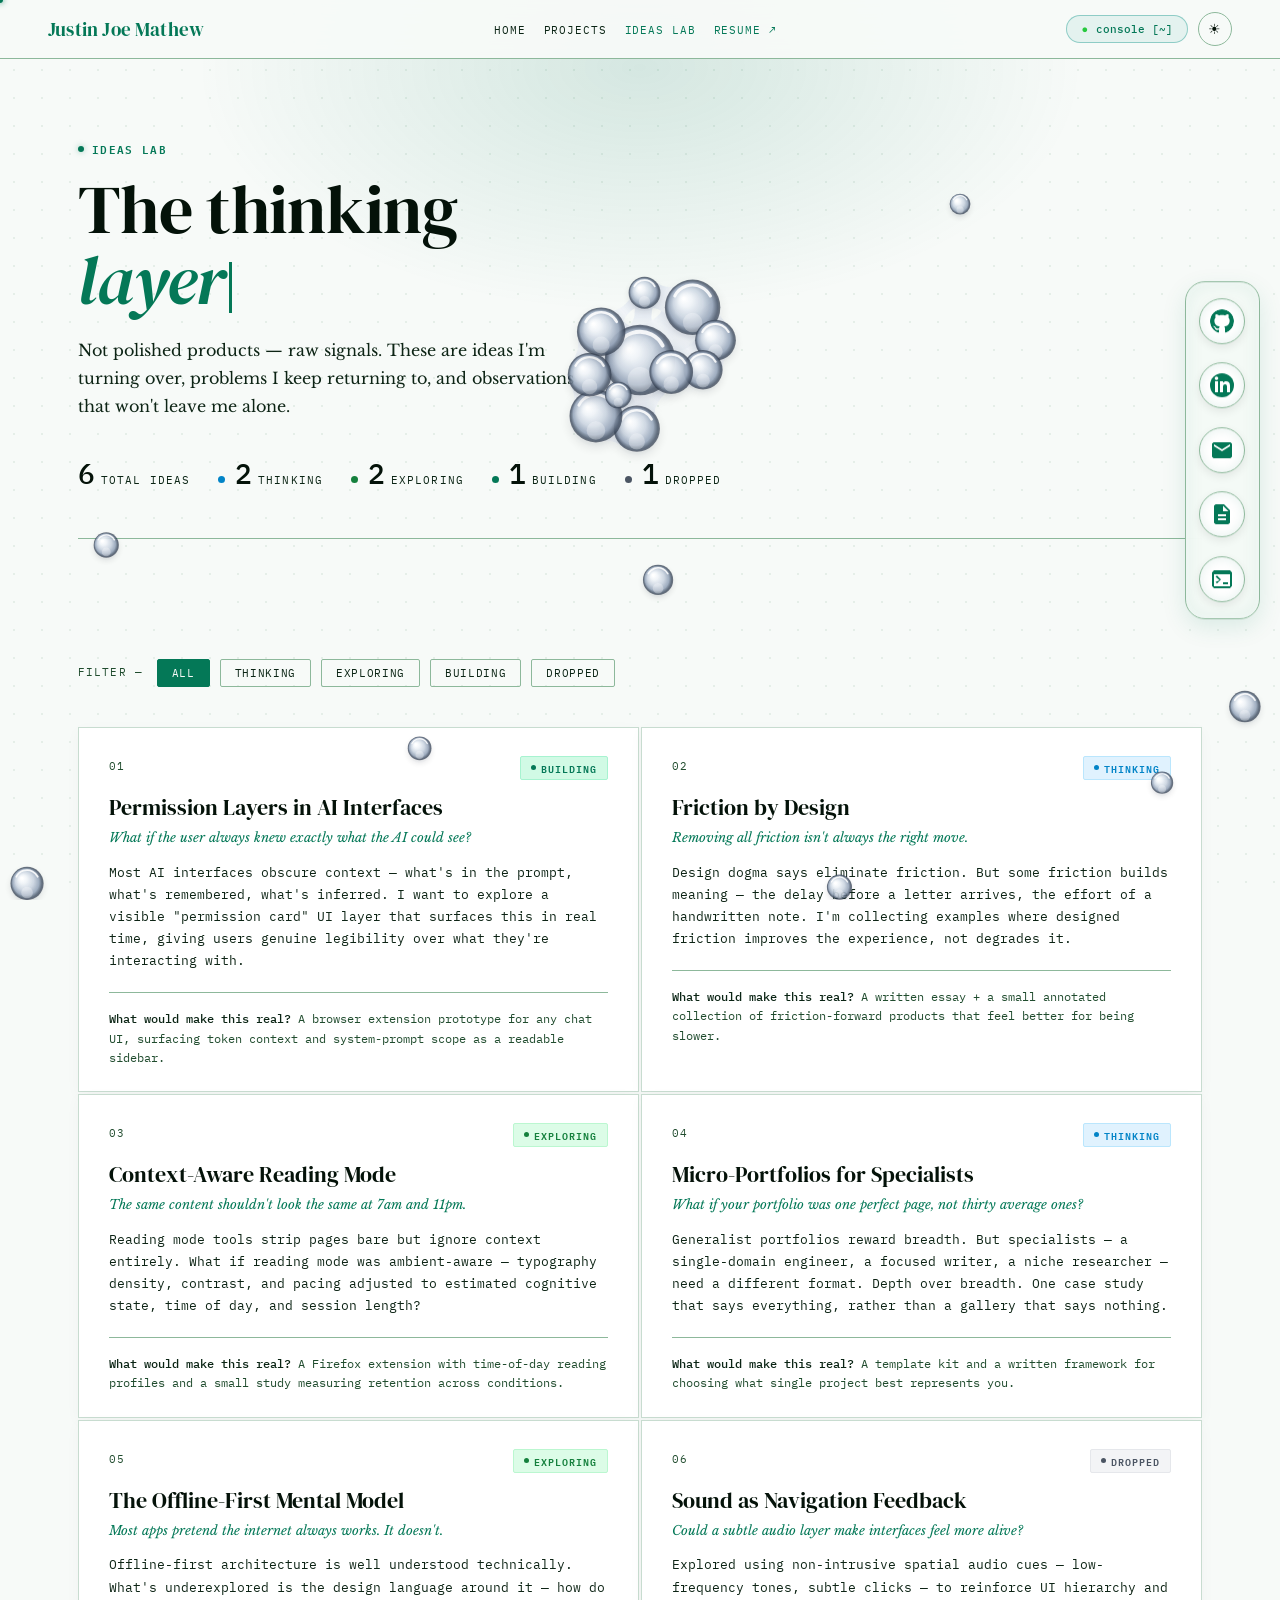
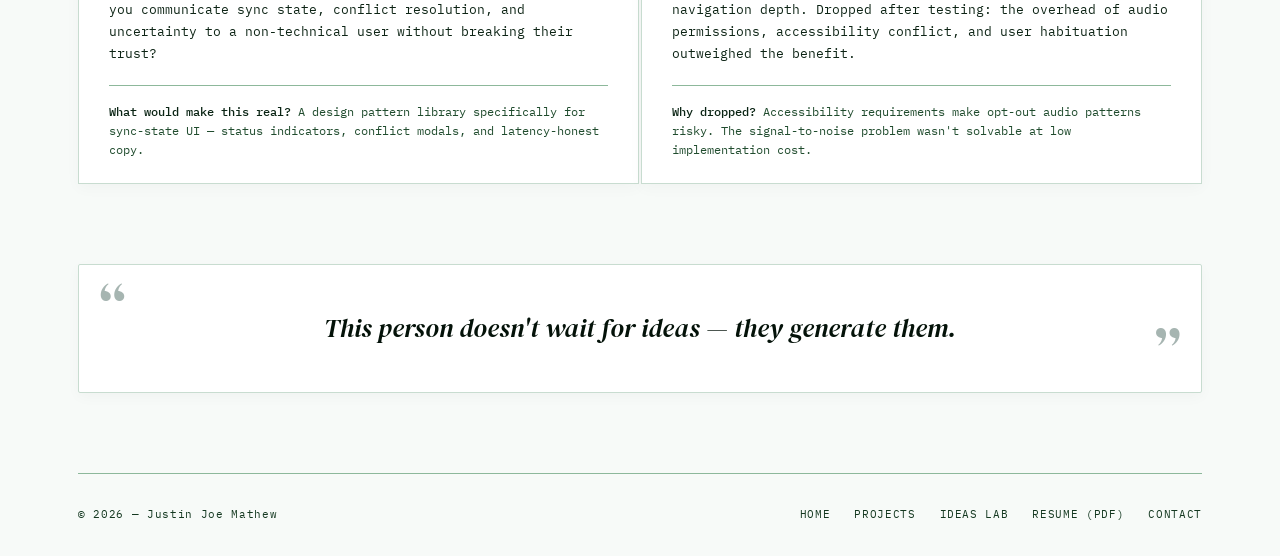
==== commit 156ad089: "fix(tab): add custom JM favicon suite and refine page titles to Justin Mathew" ====
--- a/ideas-lab.html
+++ b/ideas-lab.html
@@ -4,6 +4,11 @@
   <meta charset="UTF-8" />
   <meta name="viewport" content="width=device-width, initial-scale=1.0" />
   <title>Ideas Lab — Justin Mathew</title>
+  <link rel="icon" type="image/svg+xml" href="favicon.svg">
+  <link rel="icon" type="image/png" sizes="32x32" href="favicon-32x32.png">
+  <link rel="icon" type="image/png" sizes="16x16" href="favicon-16x16.png">
+  <link rel="apple-touch-icon" sizes="180x180" href="apple-touch-icon.png">
+  <link rel="manifest" href="site.webmanifest">
   <link rel="preconnect" href="https://fonts.googleapis.com" />
   <link rel="preconnect" href="https://fonts.gstatic.com" crossorigin />
   <link href="https://fonts.googleapis.com/css2?family=DM+Serif+Display:ital@0;1&family=Libre+Baskerville:ital,wght@0,400;0,700;1,400&family=IBM+Plex+Mono:wght@300;400;500&display=swap" rel="stylesheet" />
--- a/styles.css
+++ b/styles.css
@@ -3087,3 +3087,514 @@
     display: none;
   }
 }
+
+/* ── 3D CREDENTIALS VAULT WALLET (From Uiverse.io by byllzz, adapted for Justin's Portfolio) ── */
+.credentials-vault-card {
+  background: var(--surface);
+  border: 1px solid var(--border);
+  border-radius: var(--radius);
+  padding: 36px 40px;
+  margin-bottom: 36px;
+  display: grid;
+  grid-template-columns: 1.15fr 1fr;
+  align-items: center;
+  gap: 32px;
+  position: relative;
+  overflow: visible;
+  transition: border-color 0.25s, box-shadow 0.25s;
+}
+
+.credentials-vault-card:hover {
+  border-color: rgba(16, 185, 129, 0.4);
+  box-shadow: 0 16px 40px -12px rgba(0, 0, 0, 0.6), 0 0 25px rgba(16, 185, 129, 0.08);
+}
+
+body.light .credentials-vault-card {
+  background: #ffffff;
+  border: 1px solid #cce3d4;
+  box-shadow: 0 10px 30px -8px rgba(4, 120, 87, 0.07);
+}
+
+body.light .credentials-vault-card:hover {
+  border-color: #059669;
+  box-shadow: 0 16px 36px -8px rgba(4, 120, 87, 0.12);
+}
+
+.vault-info {
+  display: flex;
+  flex-direction: column;
+  gap: 12px;
+}
+
+.vault-badge {
+  display: inline-flex;
+  align-items: center;
+  gap: 8px;
+  font-family: var(--font-mono);
+  font-size: 11px;
+  letter-spacing: 0.1em;
+  text-transform: uppercase;
+  color: var(--gold);
+  background: rgba(16, 185, 129, 0.1);
+  border: 1px solid rgba(16, 185, 129, 0.25);
+  padding: 4px 10px;
+  border-radius: 20px;
+  width: fit-content;
+}
+
+body.light .vault-badge {
+  background: #e6f6ec;
+  border-color: #a7f3d0;
+  color: #047857;
+}
+
+.vault-live-dot {
+  width: 6px;
+  height: 6px;
+  border-radius: 50%;
+  background: var(--nature);
+  box-shadow: 0 0 8px var(--nature);
+  animation: pulse 1.8s infinite;
+}
+
+body.light .vault-live-dot {
+  background: #047857;
+  box-shadow: 0 0 6px #047857;
+}
+
+.vault-title {
+  font-family: var(--font-display);
+  font-size: 26px;
+  font-weight: 700;
+  color: var(--text);
+  margin: 0;
+  line-height: 1.2;
+}
+
+.vault-title em {
+  font-style: italic;
+  color: var(--gold);
+}
+
+.vault-desc {
+  font-size: 13.5px;
+  line-height: 1.6;
+  color: var(--sub);
+  margin: 0;
+  max-width: 490px;
+}
+
+body.light .vault-desc {
+  color: #3b5043;
+}
+
+.vault-actions-hint {
+  display: flex;
+  gap: 8px;
+  flex-wrap: wrap;
+  margin-top: 6px;
+}
+
+.vault-hint-chip {
+  font-family: var(--font-mono);
+  font-size: 10px;
+  letter-spacing: 0.06em;
+  color: var(--faint);
+  background: rgba(255, 255, 255, 0.04);
+  border: 1px dashed var(--border);
+  padding: 3px 8px;
+  border-radius: 4px;
+}
+
+body.light .vault-hint-chip {
+  background: rgba(4, 120, 87, 0.05);
+  border-color: #a7f3d0;
+  color: #047857;
+}
+
+.vault-interactive-zone {
+  display: flex;
+  justify-content: center;
+  align-items: center;
+  padding: 24px 20px 20px;
+  position: relative;
+}
+
+/* Wallet Wrapper */
+.vault-wallet {
+  position: relative;
+  width: 280px;
+  height: 230px;
+  cursor: pointer;
+  perspective: 1000px;
+  display: flex;
+  justify-content: center;
+  align-items: flex-end;
+  transition: transform 0.4s cubic-bezier(0.2, 0.8, 0.2, 1);
+}
+
+.vault-wallet::after {
+  content: "Hover to reveal credentials";
+  position: absolute;
+  bottom: -28px;
+  font-family: var(--font-mono);
+  font-style: italic;
+  color: var(--gold);
+  font-size: 11px;
+  font-weight: 500;
+  letter-spacing: 0.04em;
+  opacity: 0.85;
+  transition: opacity 0.3s;
+  white-space: nowrap;
+}
+
+body.light .vault-wallet::after {
+  color: #047857;
+}
+
+.vault-wallet:hover::after {
+  opacity: 1;
+  content: "Click card to verify certificate ↗";
+}
+
+@keyframes vaultSlideIntoPocket {
+  0% {
+    transform: translateY(-90px);
+    opacity: 0;
+  }
+  100% {
+    transform: translateY(0);
+    opacity: 1;
+  }
+}
+
+.vault-wallet-back {
+  position: absolute;
+  bottom: 0;
+  width: 280px;
+  height: 200px;
+  background: #0d1a10;
+  border-radius: 22px 22px 60px 60px;
+  z-index: 5;
+  box-shadow:
+    inset 0 25px 35px rgba(0, 0, 0, 0.6),
+    inset 0 5px 15px rgba(0, 0, 0, 0.5);
+  border: 1px solid rgba(16, 185, 129, 0.2);
+}
+
+body.light .vault-wallet-back {
+  background: #1b3823;
+  border: 1px solid rgba(4, 120, 87, 0.3);
+  box-shadow:
+    inset 0 20px 30px rgba(0, 0, 0, 0.35),
+    inset 0 4px 10px rgba(0, 0, 0, 0.35);
+}
+
+/* Cards */
+.vault-card {
+  position: absolute;
+  width: 260px;
+  height: 140px;
+  left: 10px;
+  border-radius: 16px;
+  padding: 16px 18px;
+  color: #ffffff;
+  box-shadow:
+    inset 0 1px 1px rgba(255, 255, 255, 0.35),
+    0 -4px 15px rgba(0, 0, 0, 0.25);
+  transition:
+    transform 0.6s cubic-bezier(0.34, 1.56, 0.64, 1),
+    box-shadow 0.3s ease,
+    z-index 0s;
+  animation: vaultSlideIntoPocket 0.8s cubic-bezier(0.2, 0.8, 0.2, 1) backwards;
+  user-select: none;
+  cursor: pointer;
+}
+
+.vault-card-inner {
+  display: flex;
+  flex-direction: column;
+  justify-content: space-between;
+  height: 100%;
+}
+
+.vault-card-top {
+  display: flex;
+  justify-content: space-between;
+  align-items: center;
+  font-family: var(--font-mono);
+  font-size: 12px;
+  font-weight: 700;
+  text-transform: uppercase;
+  letter-spacing: 1px;
+}
+
+.vault-chip {
+  width: 32px;
+  height: 24px;
+  background: linear-gradient(135deg, rgba(255, 215, 0, 0.45), rgba(255, 255, 255, 0.2));
+  border-radius: 4px;
+  border: 1px solid rgba(255, 255, 255, 0.25);
+  box-shadow: inset 0 0 4px rgba(0, 0, 0, 0.2);
+  position: relative;
+}
+
+.vault-chip::before {
+  content: '';
+  position: absolute;
+  top: 50%;
+  left: 0;
+  right: 0;
+  height: 1px;
+  background: rgba(0, 0, 0, 0.25);
+}
+
+.vault-card-bottom {
+  display: flex;
+  justify-content: space-between;
+  align-items: flex-end;
+}
+
+.vault-label {
+  font-family: var(--font-mono);
+  font-size: 8px;
+  opacity: 0.75;
+  text-transform: uppercase;
+  letter-spacing: 0.05em;
+  margin-bottom: 2px;
+  display: block;
+}
+
+.vault-value {
+  font-family: var(--font-mono);
+  font-size: 10px;
+  font-weight: 600;
+  letter-spacing: 0.02em;
+}
+
+.vault-card-number-wrapper {
+  text-align: right;
+  font-family: var(--font-mono);
+}
+
+.vault-hidden-stars {
+  font-size: 12px;
+  letter-spacing: 1.5px;
+  font-weight: 600;
+}
+
+.vault-card-number {
+  display: none;
+  font-size: 10.5px;
+  letter-spacing: 0.05em;
+  font-weight: 600;
+  color: #ffffff;
+}
+
+/* Card variants */
+.vault-card.card-sih {
+  background: linear-gradient(135deg, #094024 0%, #157347 100%);
+  border: 1px solid rgba(52, 211, 153, 0.35);
+  bottom: 90px;
+  z-index: 10;
+  animation-delay: 0.1s;
+}
+
+.vault-card.card-vibefest {
+  background: linear-gradient(135deg, #3730a3 0%, #6366f1 100%);
+  border: 1px solid rgba(165, 180, 252, 0.35);
+  bottom: 65px;
+  z-index: 20;
+  animation-delay: 0.2s;
+}
+
+.vault-card.card-birac {
+  background: linear-gradient(135deg, #18181b 0%, #27272a 100%);
+  border: 1px solid rgba(251, 191, 36, 0.4);
+  bottom: 40px;
+  z-index: 30;
+  animation-delay: 0.3s;
+}
+
+.vault-card.card-birac .vault-card-top span {
+  color: #fbbf24;
+}
+
+/* Pocket */
+.vault-pocket {
+  position: absolute;
+  bottom: 0;
+  width: 280px;
+  height: 160px;
+  z-index: 40;
+  filter: drop-shadow(0 15px 25px rgba(0, 20, 10, 0.5));
+}
+
+.vault-pocket-svg {
+  width: 100%;
+  height: 100%;
+}
+
+.vault-pocket-bg {
+  fill: #112215;
+  transition: fill 0.3s;
+}
+
+body.light .vault-pocket-bg {
+  fill: #1b3823;
+}
+
+.vault-pocket-stitch {
+  stroke: #10b981;
+  opacity: 0.55;
+}
+
+body.light .vault-pocket-stitch {
+  stroke: #34d399;
+  opacity: 0.7;
+}
+
+.vault-pocket-content {
+  position: absolute;
+  top: 40px;
+  width: 100%;
+  text-align: center;
+  z-index: 50;
+  display: flex;
+  flex-direction: column;
+  align-items: center;
+  gap: 6px;
+  pointer-events: none;
+}
+
+.vault-balance-stars {
+  color: #34d399;
+  font-size: 22px;
+  letter-spacing: 4px;
+  transition: opacity 0.3s, transform 0.3s;
+  font-family: var(--font-mono);
+  font-weight: 700;
+}
+
+.vault-balance-real {
+  color: #6ee7b7;
+  font-size: 19px;
+  font-weight: 700;
+  opacity: 0;
+  position: absolute;
+  top: 0;
+  left: 50%;
+  transform: translate(-50%, 10px);
+  transition: opacity 0.3s, transform 0.3s;
+  font-family: var(--font-mono);
+  letter-spacing: 1px;
+  white-space: nowrap;
+}
+
+.vault-pocket-sub {
+  color: #9cd3b4;
+  font-size: 10.5px;
+  font-weight: 600;
+  letter-spacing: 0.12em;
+  font-family: var(--font-mono);
+  text-transform: uppercase;
+}
+
+/* Eye Logic */
+.vault-eye-icon-wrapper {
+  margin-top: 6px;
+  height: 20px;
+  width: 20px;
+  position: relative;
+  opacity: 0.5;
+  transition: opacity 0.3s;
+}
+
+.vault-eye-icon {
+  position: absolute;
+  top: 0;
+  left: 0;
+  stroke: #10b981;
+  transition: opacity 0.3s;
+}
+
+body.light .vault-eye-icon {
+  stroke: #34d399;
+}
+
+/* Hover Physics */
+.vault-wallet:hover {
+  transform: translateY(-5px);
+}
+
+.vault-wallet:hover .vault-eye-icon-wrapper {
+  opacity: 1;
+}
+
+.vault-wallet:hover .card-sih {
+  transform: translateY(-75px) rotate(-3deg);
+}
+
+.vault-wallet:hover .card-vibefest {
+  transform: translateY(-45px) rotate(2deg);
+}
+
+.vault-wallet:hover .card-birac {
+  transform: translateY(-20px) rotate(-1deg);
+}
+
+.vault-wallet:hover .vault-balance-stars {
+  opacity: 0;
+  transform: translateY(-10px);
+}
+
+.vault-wallet:hover .vault-balance-real {
+  opacity: 1;
+  transform: translate(-50%, 0);
+}
+
+.vault-wallet:hover .vault-card-number {
+  display: inline;
+}
+
+.vault-wallet:hover .vault-hidden-stars {
+  display: none;
+}
+
+.vault-wallet:hover .vault-eye-slash {
+  opacity: 0;
+}
+
+.vault-wallet:hover .vault-eye-open {
+  opacity: 1;
+}
+
+/* Second hover effect: individual card focus */
+.vault-wallet .card-sih:hover {
+  transform: translateY(-118px) rotate(0deg) scale(1.05) !important;
+  z-index: 100 !important;
+  box-shadow: 0 16px 32px rgba(0, 0, 0, 0.5), 0 0 20px rgba(16, 185, 129, 0.4);
+}
+
+.vault-wallet .card-vibefest:hover {
+  transform: translateY(-98px) rotate(0deg) scale(1.05) !important;
+  z-index: 100 !important;
+  box-shadow: 0 16px 32px rgba(0, 0, 0, 0.5), 0 0 20px rgba(99, 102, 241, 0.4);
+}
+
+.vault-wallet .card-birac:hover {
+  transform: translateY(-78px) rotate(0deg) scale(1.05) !important;
+  z-index: 100 !important;
+  box-shadow: 0 16px 32px rgba(0, 0, 0, 0.5), 0 0 20px rgba(251, 191, 36, 0.4);
+}
+
+@media (max-width: 860px) {
+  .credentials-vault-card {
+    grid-template-columns: 1fr;
+    padding: 28px 24px 36px;
+    gap: 24px;
+  }
+  .vault-interactive-zone {
+    padding-top: 15px;
+  }
+}
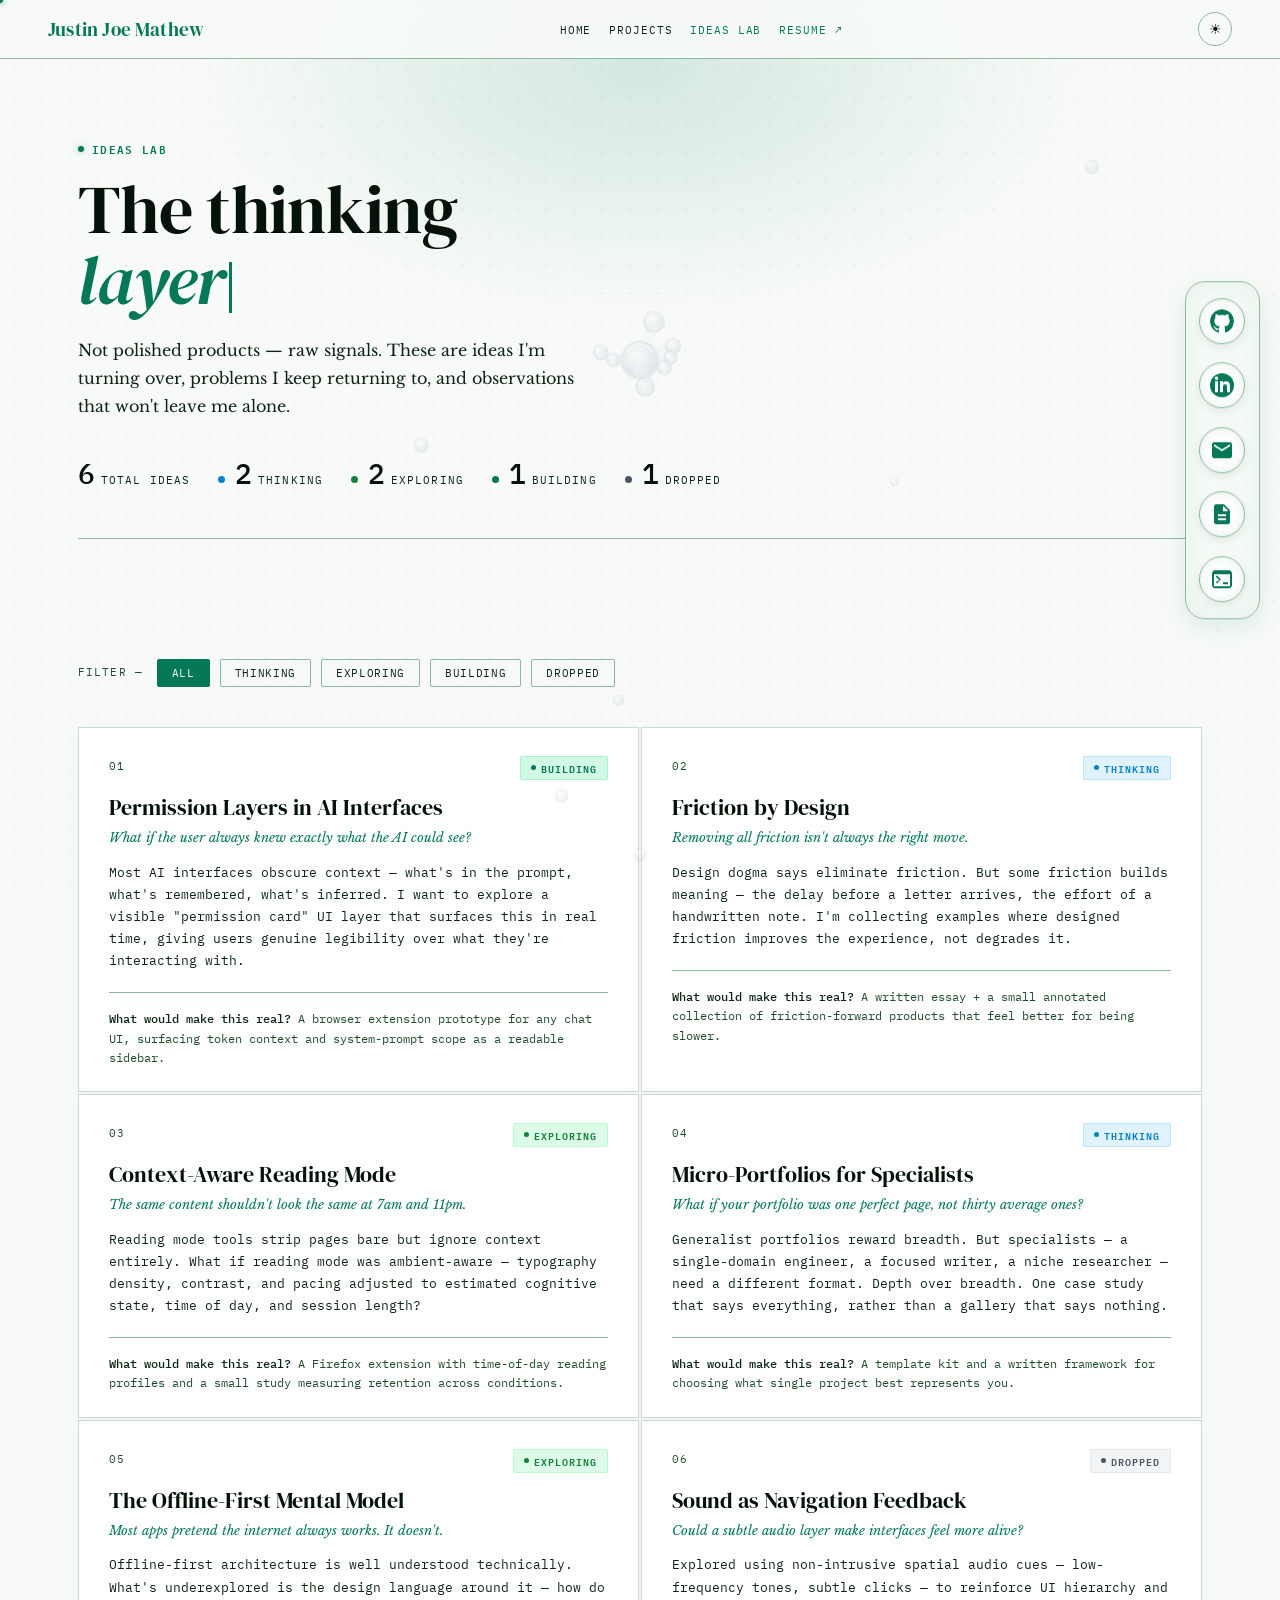
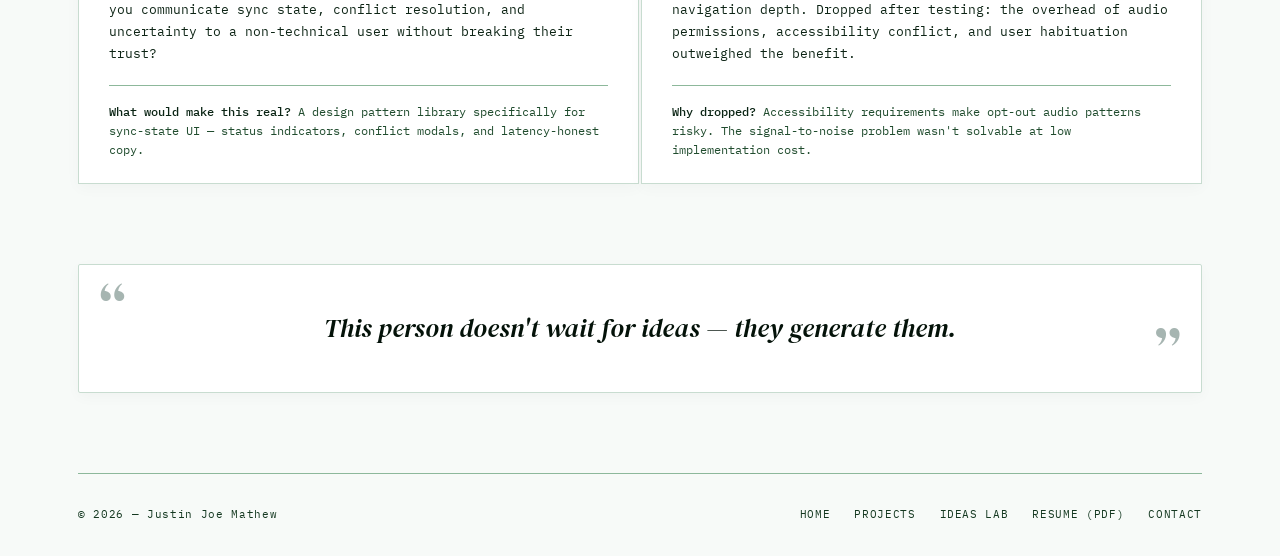
==== commit b0bd0793: "feat: refine light-mode mercury bubble, remove navbar console button, and make floating dock globall" ====
--- a/ideas-lab.html
+++ b/ideas-lab.html
@@ -12,7 +12,7 @@
   <link rel="preconnect" href="https://fonts.googleapis.com" />
   <link rel="preconnect" href="https://fonts.gstatic.com" crossorigin />
   <link href="https://fonts.googleapis.com/css2?family=DM+Serif+Display:ital@0;1&family=Libre+Baskerville:ital,wght@0,400;0,700;1,400&family=IBM+Plex+Mono:wght@300;400;500&display=swap" rel="stylesheet" />
-  <link rel="stylesheet" href="styles.css" />
+  <link rel="stylesheet" href="styles.css?v=20261010b" />
   <link rel="stylesheet" href="ideas-lab.css" />
   <script>
     (function () {
@@ -37,9 +37,6 @@
       <li><a href="Justin_Mathew_Resume.pdf" target="_blank" style="color:var(--nature);">Resume ↗</a></li>
     </ul>
     <div style="display:flex;align-items:center;gap:10px;">
-      <button class="tech-terminal-trigger" onclick="window.location.href='index.html#terminal'" title="Systems Terminal">
-        <span style="color:#27c93f;">●</span> console [~]
-      </button>
       <button id="theme-btn" onclick="toggleTheme()" title="Toggle theme">☾</button>
       <button class="nav-hamburger" onclick="toggleMobileNav()" aria-label="Toggle navigation">☰</button>
     </div>
@@ -328,6 +325,6 @@
 <!-- LIQUID MERCURY QUICKSILVER FLUID CANVAS (Full Page Light Mode Following) -->
 <canvas id="hero-mercury-canvas" class="hero-mercury-canvas"></canvas>
 
-<script src="interactive-trends.js"></script>
+<script src="interactive-trends.js?v=20261010b"></script>
 </body>
 </html>
--- a/styles.css
+++ b/styles.css
@@ -2210,7 +2210,7 @@
 body.light .hero-mercury-canvas,
 html.light .hero-mercury-canvas {
   display: block;
-  opacity: 0.95;
+  opacity: 0.40;
 }
 
 /* ──────────────────────────────────────────────────────────────
@@ -2876,7 +2876,7 @@
   right: 20px;
   top: 50%;
   transform: translateY(-50%);
-  z-index: 999;
+  z-index: 100005;
 }
 
 .floating-iso-dock .iso-card,
@@ -3082,9 +3082,70 @@
   transform: translate(-9px, -9px);
 }
 
+/* Ensure floating dock stays visible & adaptively scaled across all screen sizes, aspect ratios, and orientations */
 @media (max-width: 900px) {
   .floating-iso-dock {
-    display: none;
+    display: block !important;
+    right: 12px;
+  }
+  .floating-iso-dock .iso-card,
+  .floating-iso-dock .card {
+    padding: 6px 3px;
+    gap: 0.5rem;
+    border-radius: 16px;
+  }
+  .floating-iso-dock ul {
+    padding: 0.35rem 0.4rem;
+    gap: 0.7rem;
+  }
+  .floating-iso-dock .svg,
+  .iso-pro span {
+    height: 40px;
+    width: 40px;
+    padding: 8px;
+  }
+}
+
+@media (max-width: 600px) {
+  .floating-iso-dock {
+    display: block !important;
+    right: 6px;
+  }
+  .floating-iso-dock .iso-card,
+  .floating-iso-dock .card {
+    padding: 4px 2px;
+    gap: 0.35rem;
+    border-radius: 14px;
+  }
+  .floating-iso-dock ul {
+    padding: 0.25rem 0.25rem;
+    gap: 0.5rem;
+  }
+  .floating-iso-dock .svg,
+  .iso-pro span {
+    height: 36px;
+    width: 36px;
+    padding: 7px;
+  }
+  .floating-iso-dock .text {
+    font-size: 10px;
+    padding: 3px 8px;
+    right: calc(100% + 8px);
+  }
+}
+
+/* Portrait & short-height screen viewports (mobile landscape, split-screen browsers) */
+@media (max-height: 560px) {
+  .floating-iso-dock {
+    transform: translateY(-50%) scale(0.78);
+    transform-origin: right center;
+  }
+}
+
+@media (max-height: 420px) {
+  .floating-iso-dock {
+    transform: translateY(-50%) scale(0.66);
+    transform-origin: right center;
   }
 }
 
@@ -3598,3 +3659,292 @@
     padding-top: 15px;
   }
 }
+
+/* ── 3D CYCLIC PHOTO DECK (From Uiverse.io by ilkhoeri, customized for Justin Mathew) ── */
+.about-avatar-deck {
+  width: 100%;
+  max-width: 280px;
+  display: flex;
+  flex-direction: column;
+  align-items: center;
+  margin-bottom: 24px;
+}
+
+.photo-deck-wrap {
+  position: relative;
+  width: 280px;
+  height: 250px;
+  display: flex;
+  align-items: center;
+  justify-content: center;
+  --w-card: 165px;
+  --h-card: 220px;
+  --rotate-card: 14deg;
+  --insetX-card: 24px;
+  --t-card: 18px;
+  --w-wrap-card: 280px;
+  user-select: none;
+}
+
+.photo-deck-card {
+  display: flex;
+  align-items: center;
+  justify-content: center;
+  position: absolute;
+  overflow: hidden;
+  animation: photoRotating 9s cubic-bezier(0.75, 0, 0, 1.01) infinite 0s;
+  border-radius: 16px;
+  background: #0d1a10;
+  width: var(--w-card);
+  height: var(--h-card);
+  border: 1.5px solid rgba(16, 185, 129, 0.35);
+  box-shadow: 0 12px 30px rgba(0, 0, 0, 0.65), inset 0 1px 1px rgba(255, 255, 255, 0.2);
+  cursor: pointer;
+  transition: box-shadow 0.3s ease, border-color 0.3s ease, transform 0.4s cubic-bezier(0.2, 0.8, 0.2, 1);
+  --pd: 3px;
+  --round: 16px;
+  --x1: var(--insetX-card);
+  --x2: calc(var(--w-wrap-card) - calc(var(--w-card) + var(--insetX-card)));
+  --to-left: rotate(calc(var(--rotate-card) * -1));
+  --to-center: calc(calc(var(--w-wrap-card) - var(--w-card)) / 2);
+  --to-right: rotate(calc(var(--rotate-card) * 1));
+}
+
+body.light .photo-deck-card {
+  background: #f0fdf4;
+  border-color: rgba(5, 150, 105, 0.45);
+  box-shadow: 0 10px 24px rgba(4, 120, 87, 0.15), inset 0 1px 1px rgba(255, 255, 255, 0.8);
+}
+
+.photo-deck-wrap:hover .photo-deck-card {
+  animation-play-state: paused;
+}
+
+.photo-deck-card:hover {
+  border-color: #34d399;
+  box-shadow: 0 16px 36px rgba(0, 0, 0, 0.85), 0 0 20px rgba(16, 185, 129, 0.35);
+}
+
+body.light .photo-deck-card:hover {
+  border-color: #059669;
+  box-shadow: 0 14px 30px rgba(4, 120, 87, 0.25);
+}
+
+/* Card cyclic keyframe coordinates */
+.photo-deck-card:nth-child(1) {
+  --z1: 3; --t1: 0; --l1: var(--to-center); --trans1: rotate(0deg);
+  --z2: 1; --t2: var(--t-card); --l2: var(--x1); --trans2: var(--to-left);
+  --z3: 1; --t3: var(--t-card); --l3: var(--x2); --trans3: var(--to-right);
+}
+.photo-deck-card:nth-child(2) {
+  --z1: 1; --t1: var(--t-card); --l1: var(--x2); --trans1: var(--to-right);
+  --z2: 3; --t2: 0; --l2: var(--to-center); --trans2: rotate(0deg);
+  --z3: 1; --t3: var(--t-card); --l3: var(--x1); --trans3: var(--to-left);
+}
+.photo-deck-card:nth-child(3) {
+  --z1: 1; --t1: var(--t-card); --l1: var(--x1); --trans1: var(--to-left);
+  --z2: 1; --t2: var(--t-card); --l2: var(--x2); --trans2: var(--to-right);
+  --z3: 3; --t3: 0; --l3: var(--to-center); --trans3: rotate(0deg);
+}
+
+@keyframes photoRotating {
+  0%, 99.99% {
+    z-index: var(--z1);
+    top: var(--t1);
+    left: var(--l1);
+    transform: var(--trans1);
+  }
+  33.33% {
+    z-index: var(--z2);
+    top: var(--t2);
+    left: var(--l2);
+    transform: var(--trans2);
+  }
+  66.66% {
+    z-index: var(--z3);
+    top: var(--t3);
+    left: var(--l3);
+    transform: var(--trans3);
+  }
+}
+
+/* Manual active states for click controls */
+.photo-deck-wrap.manual-0 .photo-deck-card,
+.photo-deck-wrap.manual-1 .photo-deck-card,
+.photo-deck-wrap.manual-2 .photo-deck-card {
+  animation: none !important;
+}
+
+.photo-deck-wrap.manual-0 .photo-card-1 {
+  z-index: 3 !important; top: 0 !important; left: var(--to-center) !important; transform: rotate(0deg) !important;
+}
+.photo-deck-wrap.manual-0 .photo-card-2 {
+  z-index: 1 !important; top: var(--t-card) !important; left: var(--x2) !important; transform: var(--to-right) !important;
+}
+.photo-deck-wrap.manual-0 .photo-card-3 {
+  z-index: 1 !important; top: var(--t-card) !important; left: var(--x1) !important; transform: var(--to-left) !important;
+}
+
+.photo-deck-wrap.manual-1 .photo-card-1 {
+  z-index: 1 !important; top: var(--t-card) !important; left: var(--x1) !important; transform: var(--to-left) !important;
+}
+.photo-deck-wrap.manual-1 .photo-card-2 {
+  z-index: 3 !important; top: 0 !important; left: var(--to-center) !important; transform: rotate(0deg) !important;
+}
+.photo-deck-wrap.manual-1 .photo-card-3 {
+  z-index: 1 !important; top: var(--t-card) !important; left: var(--x2) !important; transform: var(--to-right) !important;
+}
+
+.photo-deck-wrap.manual-2 .photo-card-1 {
+  z-index: 1 !important; top: var(--t-card) !important; left: var(--x2) !important; transform: var(--to-right) !important;
+}
+.photo-deck-wrap.manual-2 .photo-card-2 {
+  z-index: 1 !important; top: var(--t-card) !important; left: var(--x1) !important; transform: var(--to-left) !important;
+}
+.photo-deck-wrap.manual-2 .photo-card-3 {
+  z-index: 3 !important; top: 0 !important; left: var(--to-center) !important; transform: rotate(0deg) !important;
+}
+
+.photo-deck-content {
+  position: relative;
+  width: 100%;
+  height: 100%;
+  overflow: hidden;
+  border-radius: calc(var(--round) - var(--pd));
+}
+
+.photo-deck-img {
+  width: 100%;
+  height: 100%;
+  object-fit: cover;
+  object-position: center 20%;
+  display: block;
+  transition: transform 0.4s ease;
+}
+
+.photo-deck-card:hover .photo-deck-img {
+  transform: scale(1.05);
+}
+
+.photo-badge {
+  position: absolute;
+  bottom: 8px;
+  left: 8px;
+  background: rgba(7, 19, 11, 0.85);
+  backdrop-filter: blur(8px);
+  border: 1px solid rgba(16, 185, 129, 0.3);
+  color: #34d399;
+  font-size: 9.5px;
+  font-family: var(--font-mono);
+  font-weight: 600;
+  letter-spacing: 0.08em;
+  text-transform: uppercase;
+  padding: 3px 8px;
+  border-radius: 6px;
+  z-index: 2;
+}
+
+body.light .photo-badge {
+  background: rgba(240, 253, 244, 0.9);
+  border-color: #a7f3d0;
+  color: #047857;
+}
+
+/* Glowing baseline lines from Uiverse */
+.photo-deck-lines {
+  position: absolute;
+  inset: auto 0 -4px;
+  width: 100%;
+  display: flex;
+  align-items: center;
+  justify-content: center;
+  z-index: 4;
+  pointer-events: none;
+}
+
+.photo-deck-line {
+  position: absolute;
+  width: 100%;
+  display: flex;
+  align-items: center;
+  justify-content: center;
+}
+
+.photo-deck-line:nth-child(1)::before {
+  content: "";
+  position: absolute;
+  filter: blur(4px);
+  width: 75%;
+  height: 4px;
+  background: linear-gradient(to right, transparent, #10b981, transparent);
+}
+
+.photo-deck-line:nth-child(1)::after {
+  content: "";
+  position: absolute;
+  width: 55%;
+  height: 1.5px;
+  background: linear-gradient(to right, transparent, #34d399, transparent);
+}
+
+body.light .photo-deck-line:nth-child(1)::before {
+  background: linear-gradient(to right, transparent, #059669, transparent);
+}
+
+body.light .photo-deck-line:nth-child(1)::after {
+  background: linear-gradient(to right, transparent, #10b981, transparent);
+}
+
+/* Controls & Indicator Dots */
+.photo-deck-controls {
+  display: flex;
+  flex-direction: column;
+  align-items: center;
+  gap: 6px;
+  margin-top: 8px;
+}
+
+.photo-dots {
+  display: flex;
+  gap: 8px;
+  align-items: center;
+}
+
+.photo-dot {
+  width: 8px;
+  height: 8px;
+  border-radius: 50%;
+  border: 1px solid rgba(16, 185, 129, 0.4);
+  background: transparent;
+  cursor: pointer;
+  padding: 0;
+  transition: all 0.25s ease;
+}
+
+.photo-dot.active {
+  background: var(--nature);
+  box-shadow: 0 0 8px var(--nature);
+  transform: scale(1.2);
+}
+
+body.light .photo-dot {
+  border-color: #059669;
+}
+
+body.light .photo-dot.active {
+  background: #047857;
+  box-shadow: 0 0 6px #047857;
+}
+
+.photo-deck-hint {
+  font-family: var(--font-mono);
+  font-size: 10px;
+  color: var(--sub);
+  letter-spacing: 0.04em;
+  opacity: 0.8;
+}
+
+body.light .photo-deck-hint {
+  color: #047857;
+}
+
